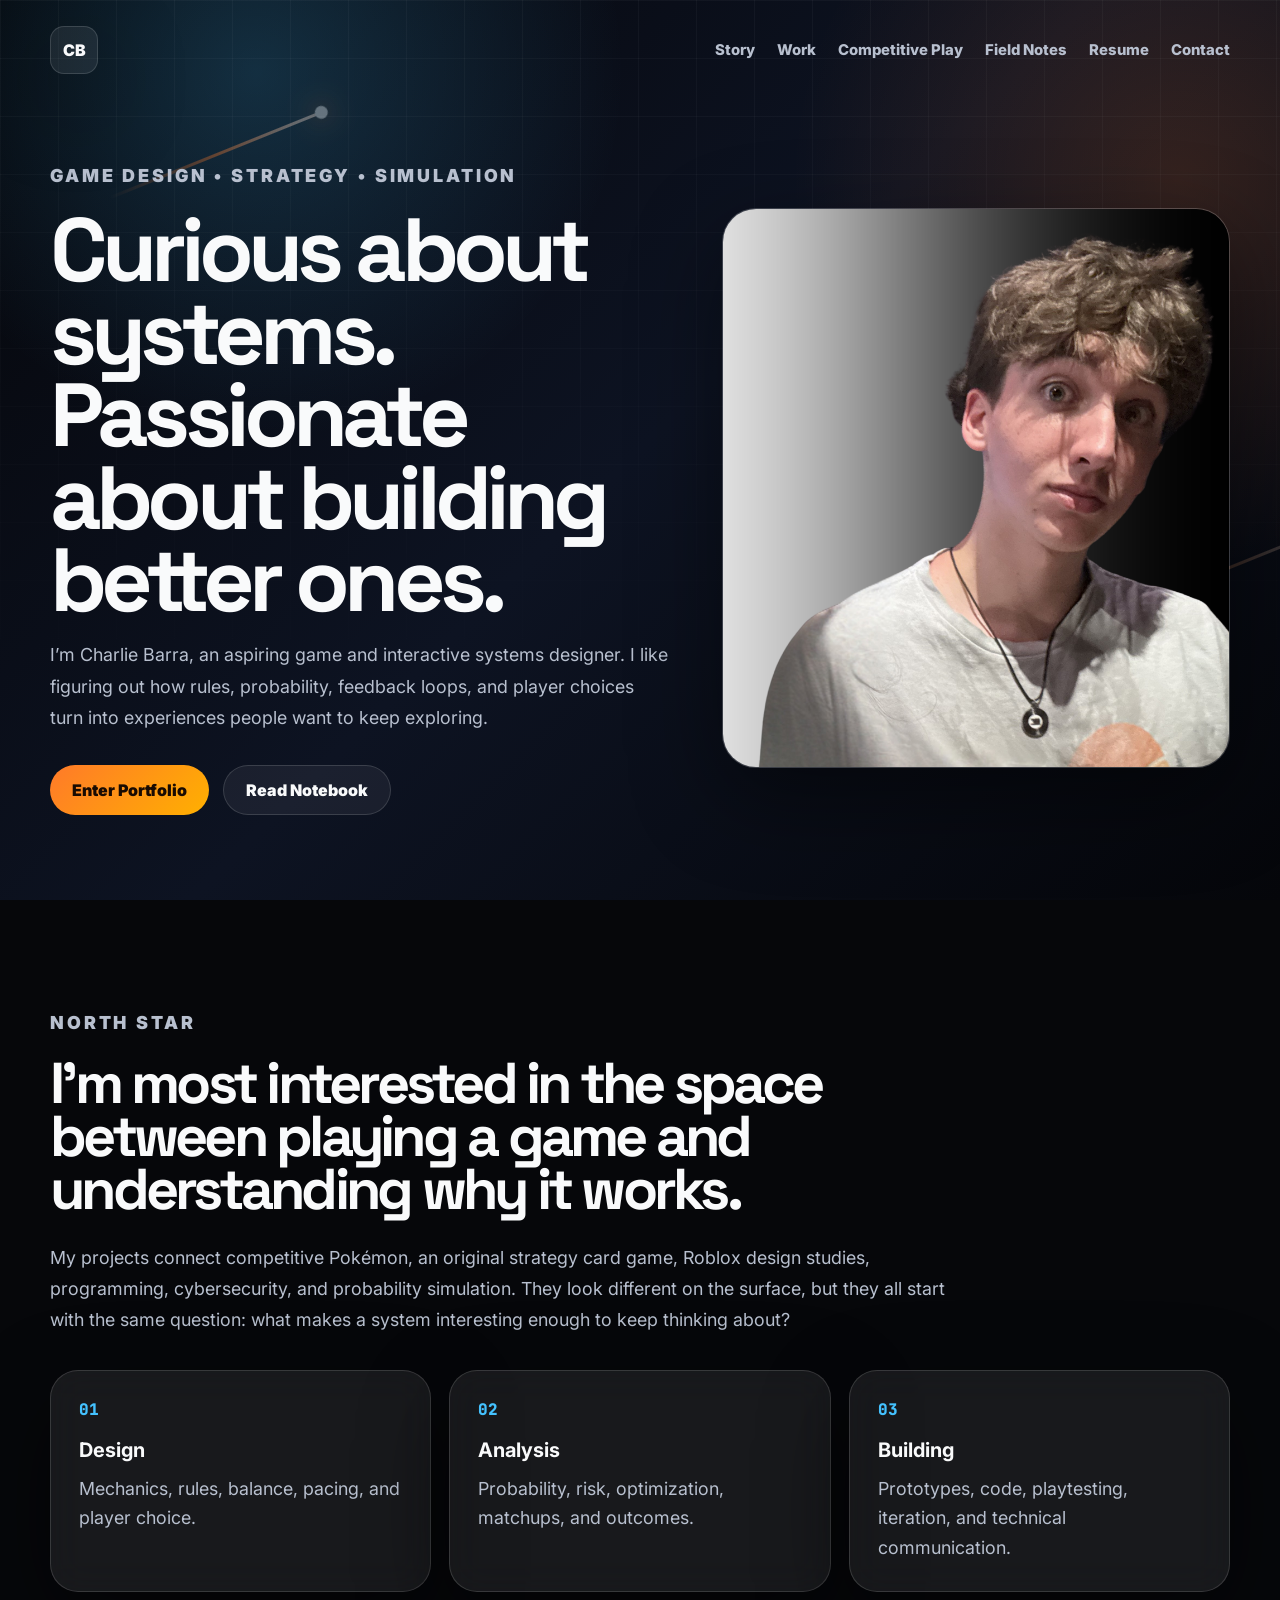
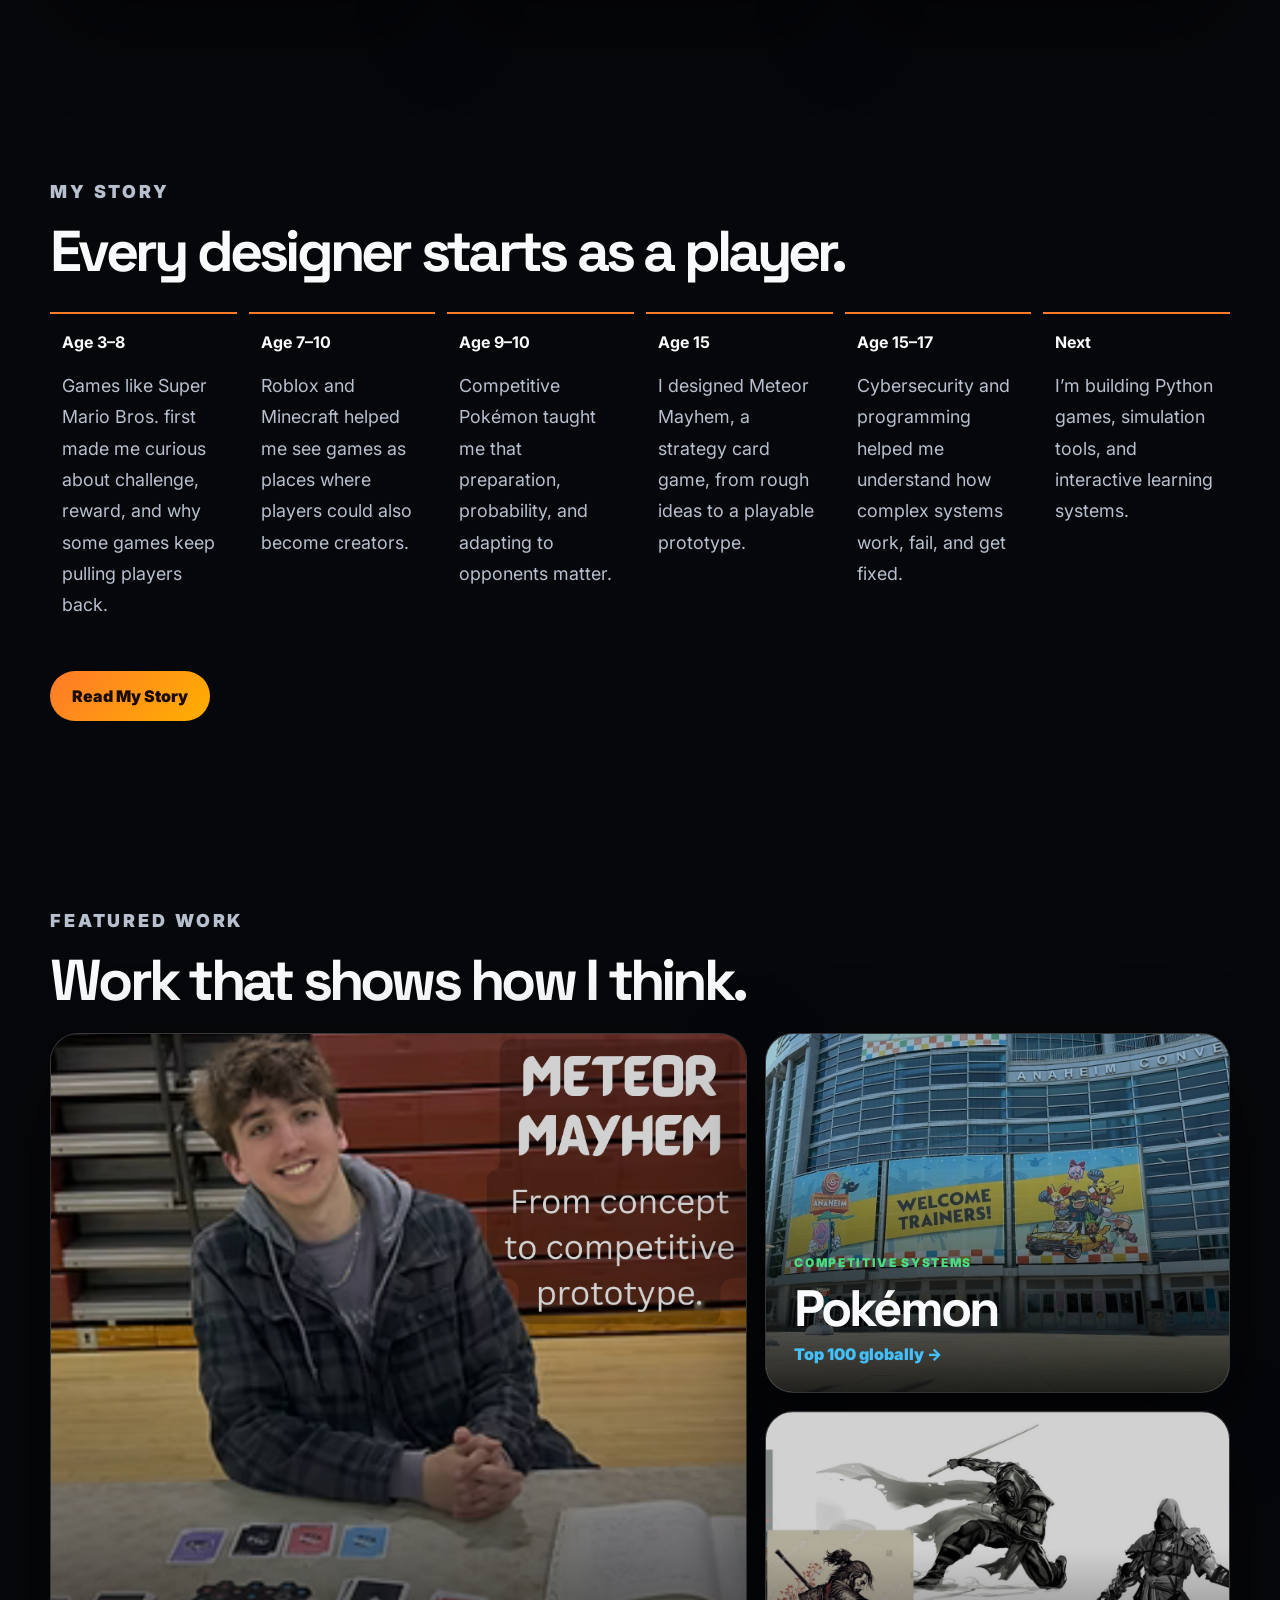
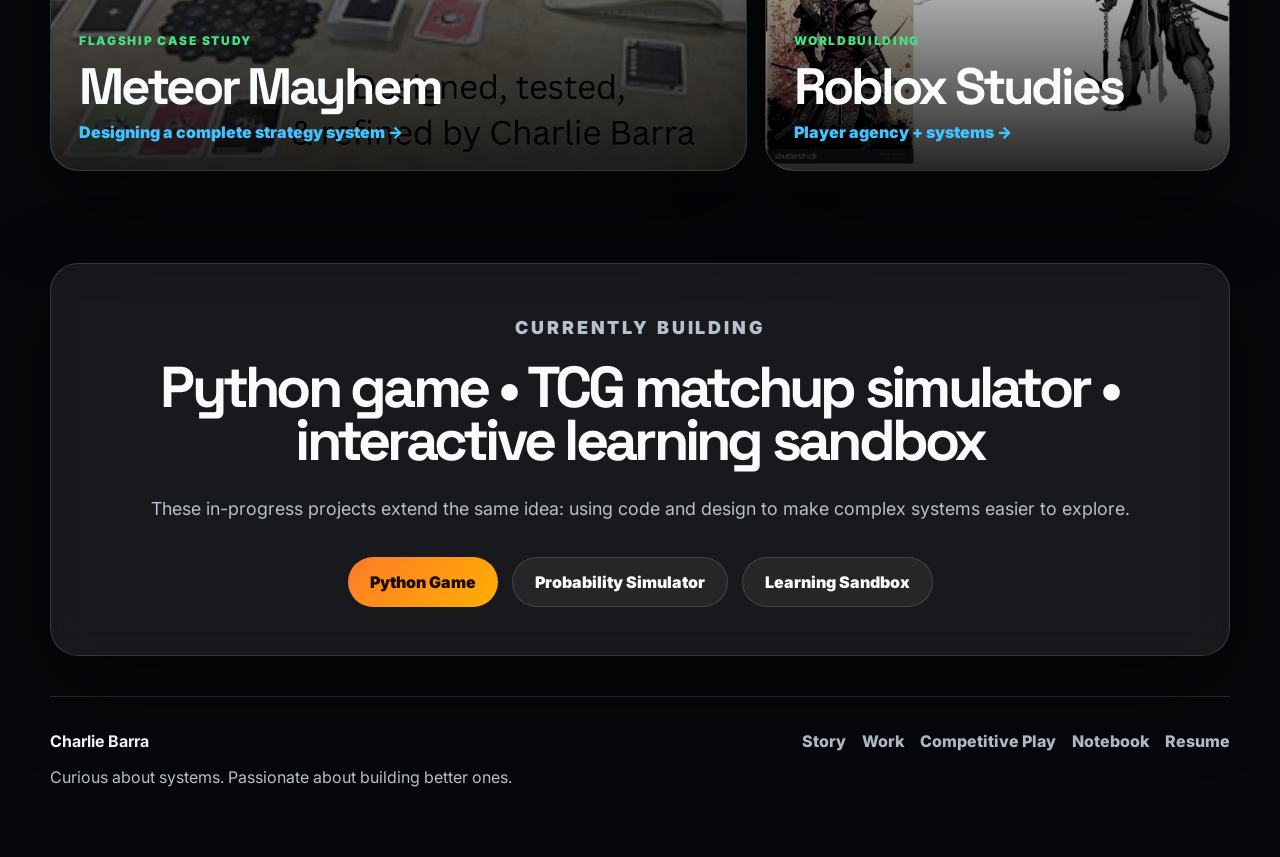
==== index.html @ cfb51f55 "Update index.html" ====
<!doctype html>
<html lang="en">
<head>
<meta charset="utf-8"/>
<meta name="viewport" content="width=device-width, initial-scale=1"/>
<title>Charlie Barra | Game & Interactive Systems Designer</title>
<meta name="description" content="Charlie Barra portfolio: game systems design, Meteor Mayhem, competitive Pokémon, Roblox studies, programming, simulation, and interactive learning."/>
<link rel="preconnect" href="https://fonts.googleapis.com">
<link rel="preconnect" href="https://fonts.gstatic.com" crossorigin>
<link href="https://fonts.googleapis.com/css2?family=Inter:wght@400;500;600;700;800;900&family=JetBrains+Mono:wght@500;700&family=Space+Grotesk:wght@500;600;700&display=swap" rel="stylesheet">
<link rel="stylesheet" href="styles.css"/>
</head>
<body>
<div class="site-bg"></div><div class="grid-bg"></div><div class="meteor meteor-one"></div><div class="meteor meteor-two"></div>
<header class="nav"><a class="logo" href="index.html">CB</a><nav><a href="story.html">Story</a><a href="projects.html">Work</a><a href="pokemon.html">Competitive Play</a><a href="notebook.html">Field Notes</a><a href="resume.html">Resume</a><a href="contact.html">Contact</a></nav></header>
<main>
<section class="landing hero-cinema"><div class="hero-copy"><p class="kicker">Game Design • Strategy • Simulation</p><h1>Curious about systems. Passionate about building better ones.</h1><p>I’m Charlie Barra, an aspiring game and interactive systems designer. I like figuring out how rules, probability, feedback loops, and player choices turn into experiences people want to keep exploring.</p><div class="actions"><a class="btn primary" href="projects.html">Enter Portfolio</a><a class="btn" href="notebook.html">Read Notebook</a></div></div><div class="hero-portrait"><img src="assets/images/hero-charlie.png" alt="Charlie Barra"></div></section>
<section class="section"><p class="section-label">North star</p><h2>I’m most interested in the space between playing a game and understanding why it works.</h2><p class="wide">My projects connect competitive Pokémon, an original strategy card game, Roblox design studies, programming, cybersecurity, and probability simulation. They look different on the surface, but they all start with the same question: what makes a system interesting enough to keep thinking about?</p><div class="system-grid"><article><span>01</span><h3>Design</h3><p>Mechanics, rules, balance, pacing, and player choice.</p></article><article><span>02</span><h3>Analysis</h3><p>Probability, risk, optimization, matchups, and outcomes.</p></article><article><span>03</span><h3>Building</h3><p>Prototypes, code, playtesting, iteration, and technical communication.</p></article></div></section>
<section class="section"><p class="section-label">My story</p><h2>Every designer starts as a player.</h2><div class="storyline"><div><b>Age 3–8</b><p>Games like Super Mario Bros. first made me curious about challenge, reward, and why some games keep pulling players back.</p></div><div><b>Age 7–10</b><p>Roblox and Minecraft helped me see games as places where players could also become creators.</p></div><div><b>Age 9–10</b><p>Competitive Pokémon taught me that preparation, probability, and adapting to opponents matter.</p></div><div><b>Age 15</b><p>I designed Meteor Mayhem, a strategy card game, from rough ideas to a playable prototype.</p></div><div><b>Age 15–17</b><p>Cybersecurity and programming helped me understand how complex systems work, fail, and get fixed.</p></div><div><b>Next</b><p>I’m building Python games, simulation tools, and interactive learning systems.</p></div></div><div class="actions"><a class="btn primary" href="story.html">Read My Story</a></div></section>
<section class="section"><p class="section-label">Featured work</p><h2>Work that shows how I think.</h2><div class="poster-grid"><a class="poster poster-large" href="meteor-mayhem.html"><img src="assets/images/meteor-hero.png" alt="Meteor Mayhem"><div><p>Flagship Case Study</p><h3>Meteor Mayhem</h3><span>Designing a complete strategy system →</span></div></a><a class="poster" href="pokemon.html"><img src="assets/images/pokemon-2025-worlds-1.jpg" alt="World Championships"><div><p>Competitive Systems</p><h3>Pokémon</h3><span>Top 100 globally →</span></div></a><a class="poster" href="projects.html#roblox"><img src="assets/images/roblox-board-1.jpg" alt="Roblox vision board"><div><p>Worldbuilding</p><h3>Roblox Studies</h3><span>Player agency + systems →</span></div></a></div></section>
<section class="section contact-card"><p class="section-label">Currently building</p><h2>Python game • TCG matchup simulator • interactive learning sandbox</h2><p>These in-progress projects extend the same idea: using code and design to make complex systems easier to explore.</p><div class="actions"><a class="btn primary" href="python-game.html">Python Game</a><a class="btn" href="probability-simulator.html">Probability Simulator</a><a class="btn" href="learning-sandbox.html">Learning Sandbox</a></div></section>
</main><footer><div><strong>Charlie Barra</strong><p>Curious about systems. Passionate about building better ones.</p></div><div class="footer-links"><a href="index.html">Story</a><a href="projects.html">Work</a><a href="pokemon.html">Competitive Play</a><a href="notebook.html">Notebook</a><a href="resume.html">Resume</a></div></footer><script src="script.js"></script></body></html>
---- styles.css ----
:root{--bg:#06070a;--panel:#111827;--panel2:#1b2434;--text:#f9fafb;--muted:#b8c0cf;--line:rgba(255,255,255,.14);--orange:#ff7a29;--blue:#44c2ff;--green:#4ade80;--shadow:0 30px 90px rgba(0,0,0,.45)}*{box-sizing:border-box}html{scroll-behavior:smooth}body{margin:0;background:var(--bg);color:var(--text);font-family:Inter,system-ui,sans-serif;overflow-x:hidden}img{max-width:100%;display:block}a{color:inherit;text-decoration:none}.site-bg{position:fixed;inset:0;z-index:-4;background:radial-gradient(circle at 20% 8%,rgba(68,194,255,.2),transparent 28%),radial-gradient(circle at 92% 20%,rgba(255,122,41,.17),transparent 28%),linear-gradient(135deg,#05060a,#0d1322 50%,#05060a)}.grid-bg{position:fixed;inset:0;z-index:-3;background-image:linear-gradient(rgba(255,255,255,.035) 1px,transparent 1px),linear-gradient(90deg,rgba(255,255,255,.035) 1px,transparent 1px);background-size:58px 58px;mask-image:linear-gradient(to bottom,black,transparent 85%)}.meteor{position:fixed;width:230px;height:3px;background:linear-gradient(90deg,transparent,var(--orange),white);border-radius:999px;z-index:-2;opacity:.35;transform:rotate(-22deg)}.meteor:after{content:"";position:absolute;right:-4px;top:-5px;width:13px;height:13px;background:#fff;border-radius:50%;box-shadow:0 0 24px var(--orange)}.meteor-one{top:17%;left:8%}.meteor-two{top:64%;right:-40px;opacity:.18}.nav{width:min(1180px,calc(100% - 40px));margin:0 auto;padding:26px 0;display:flex;align-items:center;justify-content:space-between;gap:22px;position:relative;z-index:10}.logo{width:48px;height:48px;display:grid;place-items:center;border:1px solid var(--line);border-radius:14px;background:rgba(255,255,255,.07);font-weight:900;box-shadow:var(--shadow)}.nav nav{display:flex;gap:22px;align-items:center;color:var(--muted);font-weight:800;font-size:.93rem}.nav nav a{position:relative}.nav nav a:hover,.nav nav a[aria-current=page]{color:var(--text)}.nav nav a[aria-current=page]:after{content:"";position:absolute;left:0;right:0;bottom:-9px;height:2px;background:linear-gradient(90deg,var(--green),var(--blue));border-radius:999px}.landing{width:min(1180px,calc(100% - 40px));min-height:84vh;margin:0 auto;padding:60px 0 100px;display:grid;grid-template-columns:1.1fr .9fr;gap:52px;align-items:center}.kicker,.section-label,.tag{margin:0 0 18px;color:var(--green);text-transform:uppercase;letter-spacing:.16em;font-size:.78rem;font-weight:900}.landing h1,.case-hero h1,.section h2{font-family:"Space Grotesk",Inter,sans-serif;letter-spacing:-.065em;line-height:.92;margin:0}.landing h1{font-size:clamp(3.4rem,7vw,8.2rem);max-width:780px}.landing p,.case-hero p,.section p{color:var(--muted);font-size:1.12rem;line-height:1.75}.landing .hero-copy>p:last-of-type{max-width:680px}.actions{display:flex;gap:14px;flex-wrap:wrap;margin-top:32px}.btn{display:inline-flex;align-items:center;justify-content:center;min-height:50px;padding:0 22px;border-radius:999px;border:1px solid var(--line);font-weight:900;background:rgba(255,255,255,.06);transition:.2s ease}.btn:hover{transform:translateY(-3px);border-color:rgba(255,255,255,.36)}.btn.primary{border:0;background:linear-gradient(135deg,var(--orange),#ffb000);color:#190b02}.hero-portrait,.case-hero img{border-radius:34px;overflow:hidden;background:rgba(255,255,255,.07);border:1px solid var(--line);box-shadow:var(--shadow)}.hero-portrait{min-height:560px;position:relative}.hero-portrait img{width:100%;height:100%;object-fit:cover;object-position:center bottom;position:absolute;inset:0}.section{width:min(1180px,calc(100% - 40px));margin:0 auto;padding:92px 0}.section h2{font-size:clamp(2.2rem,4.5vw,5rem);max-width:980px;margin-bottom:26px}.wide{max-width:900px}.system-grid,.card-grid,.notebook-grid,.snapshot-grid{display:grid;grid-template-columns:repeat(3,1fr);gap:18px;margin-top:34px}.system-grid article,.notebook-grid article,.snapshot-grid article,.project-card,.feature-card,.contact-card,.poster,.process-strip article{background:rgba(255,255,255,.075);border:1px solid var(--line);border-radius:28px;box-shadow:var(--shadow);backdrop-filter:blur(18px)}.system-grid article,.notebook-grid article,.snapshot-grid article{padding:28px}.system-grid span,.snapshot-grid span{display:block;color:var(--blue);font-family:"JetBrains Mono";font-weight:800;margin-bottom:18px}.system-grid h3,.notebook-grid h3,.project-card h3,.feature-card h3{margin:0 0 12px;font-size:1.25rem}.system-grid p,.notebook-grid p,.project-card p,.feature-card p{margin:0;color:var(--muted);line-height:1.65}.storyline{display:grid;grid-template-columns:repeat(6,1fr);gap:12px;margin-top:34px}.storyline div{border-top:2px solid var(--orange);padding:18px 12px 0;color:var(--muted)}.storyline b{display:block;color:var(--text);margin-bottom:8px}.poster-grid{display:grid;grid-template-columns:1.2fr .8fr;grid-auto-rows:360px;gap:18px}.poster{position:relative;overflow:hidden;display:flex;align-items:flex-end;padding:28px;min-height:360px}.poster-large{grid-row:span 2}.poster img{position:absolute;inset:0;width:100%;height:100%;object-fit:cover;z-index:-2;filter:saturate(1.05) brightness(.82);transition:transform .35s ease}.poster:after{content:"";position:absolute;inset:0;background:linear-gradient(0deg,rgba(0,0,0,.82),transparent 62%);z-index:-1}.poster:hover img{transform:scale(1.05)}.poster p{color:var(--green);font-size:.75rem;text-transform:uppercase;font-weight:900;letter-spacing:.14em}.poster h3{font-family:"Space Grotesk";font-size:clamp(2.2rem,4vw,4.8rem);line-height:.92;letter-spacing:-.06em;margin:0 0 12px}.poster span{color:var(--blue);font-weight:900}.contact-card{padding:48px;text-align:center}.contact-card h2{margin-left:auto;margin-right:auto}.contact-card .actions{justify-content:center}.case-hero{width:min(1180px,calc(100% - 40px));margin:0 auto;padding:64px 0 80px;display:grid;grid-template-columns:1fr 1fr;gap:42px;align-items:center}.case-hero h1{font-size:clamp(4rem,8vw,9rem)}.case-hero img{width:100%;height:540px;object-fit:cover}.snapshot-grid{grid-template-columns:repeat(4,1fr);margin-top:0}.snapshot-grid strong{display:block;font-size:1.1rem}.process-strip{display:grid;grid-template-columns:repeat(5,1fr);gap:14px;margin-top:34px}.process-strip article{padding:24px}.process-strip strong{display:block;font-family:"JetBrains Mono";color:var(--orange);font-size:1.4rem}.process-strip span{display:block;font-weight:900;margin:14px 0 8px}.process-strip p{color:var(--muted);line-height:1.6}.case-gallery{display:grid;grid-template-columns:repeat(2,1fr);gap:18px;margin-top:34px}.case-gallery figure{margin:0;border-radius:28px;overflow:hidden;background:rgba(255,255,255,.075);border:1px solid var(--line);box-shadow:var(--shadow)}.case-gallery img{width:100%;height:420px;object-fit:cover}.case-gallery figcaption{padding:16px 18px;color:var(--muted);font-weight:700}.card-sheet-grid{display:grid;grid-template-columns:repeat(2,1fr);gap:18px;margin-top:34px}.card-sheet-grid img{border-radius:28px;border:1px solid var(--line);box-shadow:var(--shadow);background:white}.feature-card.large{display:grid;grid-template-columns:1fr 1fr;overflow:hidden}.feature-card img{width:100%;height:100%;min-height:420px;object-fit:cover}.feature-card>div{padding:42px;display:flex;flex-direction:column;justify-content:center}.feature-card h3{font-family:"Space Grotesk";font-size:clamp(2.2rem,4vw,4.8rem);line-height:.96;letter-spacing:-.06em}.project-card{overflow:hidden}.project-card img,.type-card{width:100%;aspect-ratio:16/10;object-fit:cover}.project-card h3,.project-card p{padding-left:24px;padding-right:24px}.project-card h3{padding-top:24px}.project-card p{padding-bottom:26px}.type-card{display:grid;place-items:center;font-family:"Space Grotesk";font-size:5rem;font-weight:900;color:#07100b;background:linear-gradient(135deg,var(--blue),var(--green))}.reveal{opacity:0;transform:translateY(22px);transition:opacity .7s ease,transform .7s ease}.reveal.visible{opacity:1;transform:translateY(0)}footer{width:min(1180px,calc(100% - 40px));margin:40px auto 0;padding:34px 0 54px;border-top:1px solid var(--line);display:flex;justify-content:space-between;gap:22px;color:var(--muted)}footer strong{color:var(--text)}.footer-links{display:flex;gap:16px;flex-wrap:wrap;font-weight:800}@media(max-width:900px){.nav{align-items:flex-start}.nav nav{flex-wrap:wrap;justify-content:flex-end}.landing,.case-hero,.feature-card.large{grid-template-columns:1fr}.hero-portrait{min-height:430px}.system-grid,.card-grid,.notebook-grid,.snapshot-grid,.case-gallery,.card-sheet-grid,.process-strip{grid-template-columns:1fr}.storyline{grid-template-columns:1fr 1fr}.poster-grid{grid-template-columns:1fr;grid-auto-rows:360px}.poster-large{grid-row:span 1}.case-hero img{height:420px}}@media(max-width:540px){.nav,.landing,.section,.case-hero,footer{width:min(100% - 24px,1180px)}.nav nav{gap:12px;font-size:.82rem}.landing h1{font-size:3.2rem}.case-hero h1{font-size:3.5rem}.storyline{grid-template-columns:1fr}.feature-card>div,.contact-card{padding:28px}footer{display:block}.footer-links{margin-top:18px}}

/* Phase 2 additions */
.video-frame{position:relative;width:100%;aspect-ratio:16/9;border-radius:28px;overflow:hidden;border:1px solid var(--line);box-shadow:var(--shadow);background:rgba(255,255,255,.06);margin-top:28px}.video-frame iframe{width:100%;height:100%;border:0}.gallery-grid{display:grid;grid-template-columns:repeat(3,1fr);gap:14px;margin-top:30px}.gallery-grid button{appearance:none;border:1px solid var(--line);padding:0;background:rgba(255,255,255,.06);border-radius:24px;overflow:hidden;cursor:pointer;box-shadow:var(--shadow)}.gallery-grid img{width:100%;height:250px;object-fit:cover;transition:transform .25s ease,filter .25s ease}.gallery-grid button:hover img{transform:scale(1.04);filter:brightness(1.08)}.lightbox{position:fixed;inset:0;background:rgba(0,0,0,.88);display:none;align-items:center;justify-content:center;z-index:1000;padding:24px}.lightbox.open{display:flex}.lightbox img{max-width:min(1100px,94vw);max-height:82vh;border-radius:22px;box-shadow:0 30px 90px rgba(0,0,0,.8)}.lightbox-caption{position:fixed;left:50%;bottom:22px;transform:translateX(-50%);color:var(--text);background:rgba(17,24,39,.78);border:1px solid var(--line);padding:12px 16px;border-radius:999px;max-width:min(900px,90vw);text-align:center}.lightbox-close{position:fixed;top:20px;right:26px;width:48px;height:48px;border:1px solid var(--line);border-radius:50%;background:rgba(255,255,255,.08);color:white;font-size:2rem;line-height:1;cursor:pointer}.notebook-wall{display:grid;grid-template-columns:repeat(3,1fr);gap:18px}.notebook-wall article{background:rgba(255,255,255,.075);border:1px solid var(--line);border-radius:28px;padding:26px;box-shadow:var(--shadow)}.notebook-wall article>p:first-child{font-family:"JetBrains Mono";color:var(--orange);font-weight:900;margin-top:0}.notebook-wall h3{font-size:1.35rem;margin:0 0 12px}.notebook-wall article p:last-child{color:var(--muted);line-height:1.7}.lab-status{display:grid;grid-template-columns:repeat(3,1fr);gap:18px;margin-top:34px}.lab-status article{background:rgba(255,255,255,.075);border:1px solid var(--line);border-radius:28px;padding:28px;box-shadow:var(--shadow)}.status-bar{height:10px;background:rgba(255,255,255,.1);border-radius:999px;overflow:hidden;margin:16px 0}.status-bar span{display:block;height:100%;background:linear-gradient(90deg,var(--orange),var(--green));border-radius:999px}.callout{border-left:4px solid var(--orange);padding:24px 28px;background:rgba(255,255,255,.075);border-radius:0 28px 28px 0;box-shadow:var(--shadow)}.motion-card{transition:transform .25s ease,background .25s ease}.motion-card:hover{transform:translateY(-5px);background:rgba(255,255,255,.105)}@media(max-width:900px){.gallery-grid,.notebook-wall,.lab-status{grid-template-columns:1fr}.gallery-grid img{height:280px}}
.story-hero {
  width: min(1180px, calc(100% - 40px));
  min-height: 78vh;
  margin: 0 auto;
  display: grid;
  grid-template-columns: 0.95fr 1.05fr;
  gap: 34px;
  align-items: center;
  padding: 54px 0 80px;
}

.story-hero-copy h1 {
  font-family: "Space Grotesk", Inter, sans-serif;
  font-size: clamp(3rem, 6vw, 6.8rem);
  line-height: 0.93;
  letter-spacing: -0.075em;
  margin: 0;
}

.story-hero-copy p:not(.section-label) {
  color: var(--muted);
  font-size: 1.15rem;
  line-height: 1.75;
  max-width: 650px;
}

.story-hero-image {
  border-radius: 34px;
  overflow: hidden;
  border: 1px solid var(--border);
  background: rgba(255,255,255,0.06);
  box-shadow: var(--shadow);
}

.story-hero-image img {
  width: 100%;
  height: 580px;
  object-fit: cover;
}

.story-intro {
  padding-top: 40px;
  padding-bottom: 40px;
}

.story-intro p {
  max-width: 850px;
  font-size: 1.35rem;
  line-height: 1.7;
  color: var(--text);
}

.story-chapter {
  width: min(1180px, calc(100% - 40px));
  margin: 0 auto;
  padding: 78px 0;
  border-top: 1px solid var(--border);
}

.chapter-number {
  color: var(--green);
  text-transform: uppercase;
  letter-spacing: 0.16em;
  font-size: 0.78rem;
  font-weight: 900;
  margin-bottom: 24px;
}

.chapter-grid {
  display: grid;
  grid-template-columns: 1fr 0.92fr;
  gap: 44px;
  align-items: center;
}

.chapter-grid.reverse {
  grid-template-columns: 0.92fr 1fr;
}

.chapter-grid.reverse .chapter-copy {
  order: 2;
}

.chapter-age {
  color: var(--blue);
  font-weight: 900;
  margin: 0 0 14px;
}

.chapter-copy h2 {
  font-family: "Space Grotesk", Inter, sans-serif;
  font-size: clamp(2.2rem, 4vw, 4.8rem);
  line-height: 0.96;
  letter-spacing: -0.06em;
  margin: 0 0 24px;
}

.chapter-copy p {
  color: var(--muted);
  line-height: 1.78;
  font-size: 1.04rem;
}

.chapter-copy blockquote {
  margin: 30px 0 0;
  padding: 22px 26px;
  border-left: 4px solid var(--orange);
  background: rgba(255,255,255,0.07);
  border-radius: 18px;
  color: var(--text);
  font-size: 1.15rem;
  font-weight: 900;
  line-height: 1.45;
}

.chapter-image {
  border-radius: 30px;
  overflow: hidden;
  border: 1px solid var(--border);
  box-shadow: var(--shadow);
  background: rgba(255,255,255,0.06);
}

.chapter-image img {
  width: 100%;
  height: 460px;
  object-fit: cover;
}

.chapter-image.duo {
  display: grid;
  grid-template-columns: 1fr;
  gap: 0;
}

.chapter-image.duo img {
  height: 245px;
}

.story-closing {
  text-align: center;
  padding-bottom: 120px;
}

.story-closing h2,
.story-closing p {
  margin-left: auto;
  margin-right: auto;
}

.story-closing p {
  max-width: 760px;
}

.story-closing .hero-buttons {
  justify-content: center;
}

@media (max-width: 900px) {
  .story-hero,
  .chapter-grid,
  .chapter-grid.reverse {
    grid-template-columns: 1fr;
  }

  .chapter-grid.reverse .chapter-copy {
    order: initial;
  }

  .story-hero-image img,
  .chapter-image img {
    height: auto;
    max-height: 520px;
  }
}


/* ==========================================================
   Programming Page — Final Layout Fix
   ========================================================== */

.programming-hero {
  width: min(1180px, calc(100% - 40px));
  margin: 0 auto;
  padding: 72px 0 88px;
}

.programming-hero-copy {
  max-width: 920px;
}

.programming-hero h1 {
  font-family: "Space Grotesk", Inter, sans-serif;
  font-size: clamp(3.2rem, 6.5vw, 7.2rem);
  line-height: .94;
  letter-spacing: -.065em;
  margin: 0 0 28px;
}

.programming-hero p:not(.section-label) {
  color: var(--muted);
  font-size: 1.16rem;
  line-height: 1.76;
  max-width: 860px;
  margin: 0;
}

.programming-projects-section {
  padding-top: 54px;
}

.section-intro {
  max-width: 940px;
  margin-bottom: 42px;
}

.programming-project-list {
  display: grid;
  gap: 42px;
}

.programming-project {
  display: grid;
  grid-template-columns: minmax(0, 1.35fr) minmax(300px, .65fr);
  gap: 34px;
  align-items: center;
  padding: 28px;
  background: rgba(255,255,255,.075);
  border: 1px solid var(--line);
  border-radius: 30px;
  box-shadow: var(--shadow);
  backdrop-filter: blur(18px);
}

.programming-project:nth-child(even) .programming-video {
  order: 2;
}

.programming-project:nth-child(even) .programming-project-copy {
  order: 1;
}

.programming-video {
  min-width: 0;
  border-radius: 22px;
  overflow: hidden;
  background: rgba(255,255,255,.05);
  border: 1px solid var(--line);
}

.programming-video iframe {
  width: 100%;
  aspect-ratio: 16 / 9;
  display: block;
  border: 0;
}

.programming-project-copy {
  padding: 10px 8px;
}

.programming-project-copy h3 {
  font-family: "Space Grotesk", Inter, sans-serif;
  font-size: clamp(2rem, 3.5vw, 3.8rem);
  line-height: 1;
  letter-spacing: -.05em;
  margin: 0 0 18px;
}

.programming-project-copy > p:not(.tag) {
  color: var(--muted);
  line-height: 1.72;
  font-size: 1.03rem;
  margin: 0;
}

.programming-project .lab-tags {
  margin-top: 24px;
}

@media (max-width: 900px) {
  .programming-hero {
    padding-top: 48px;
  }

  .programming-project {
    grid-template-columns: 1fr;
    padding: 20px;
  }

  .programming-project:nth-child(even) .programming-video,
  .programming-project:nth-child(even) .programming-project-copy {
    order: initial;
  }

  .programming-project-copy {
    padding: 8px 2px 4px;
  }
}

@media (max-width: 540px) {
  .programming-hero {
    width: min(100% - 24px, 1180px);
    padding-bottom: 58px;
  }

  .programming-hero h1 {
    font-size: 3rem;
  }

  .programming-project {
    border-radius: 24px;
    gap: 22px;
  }
}
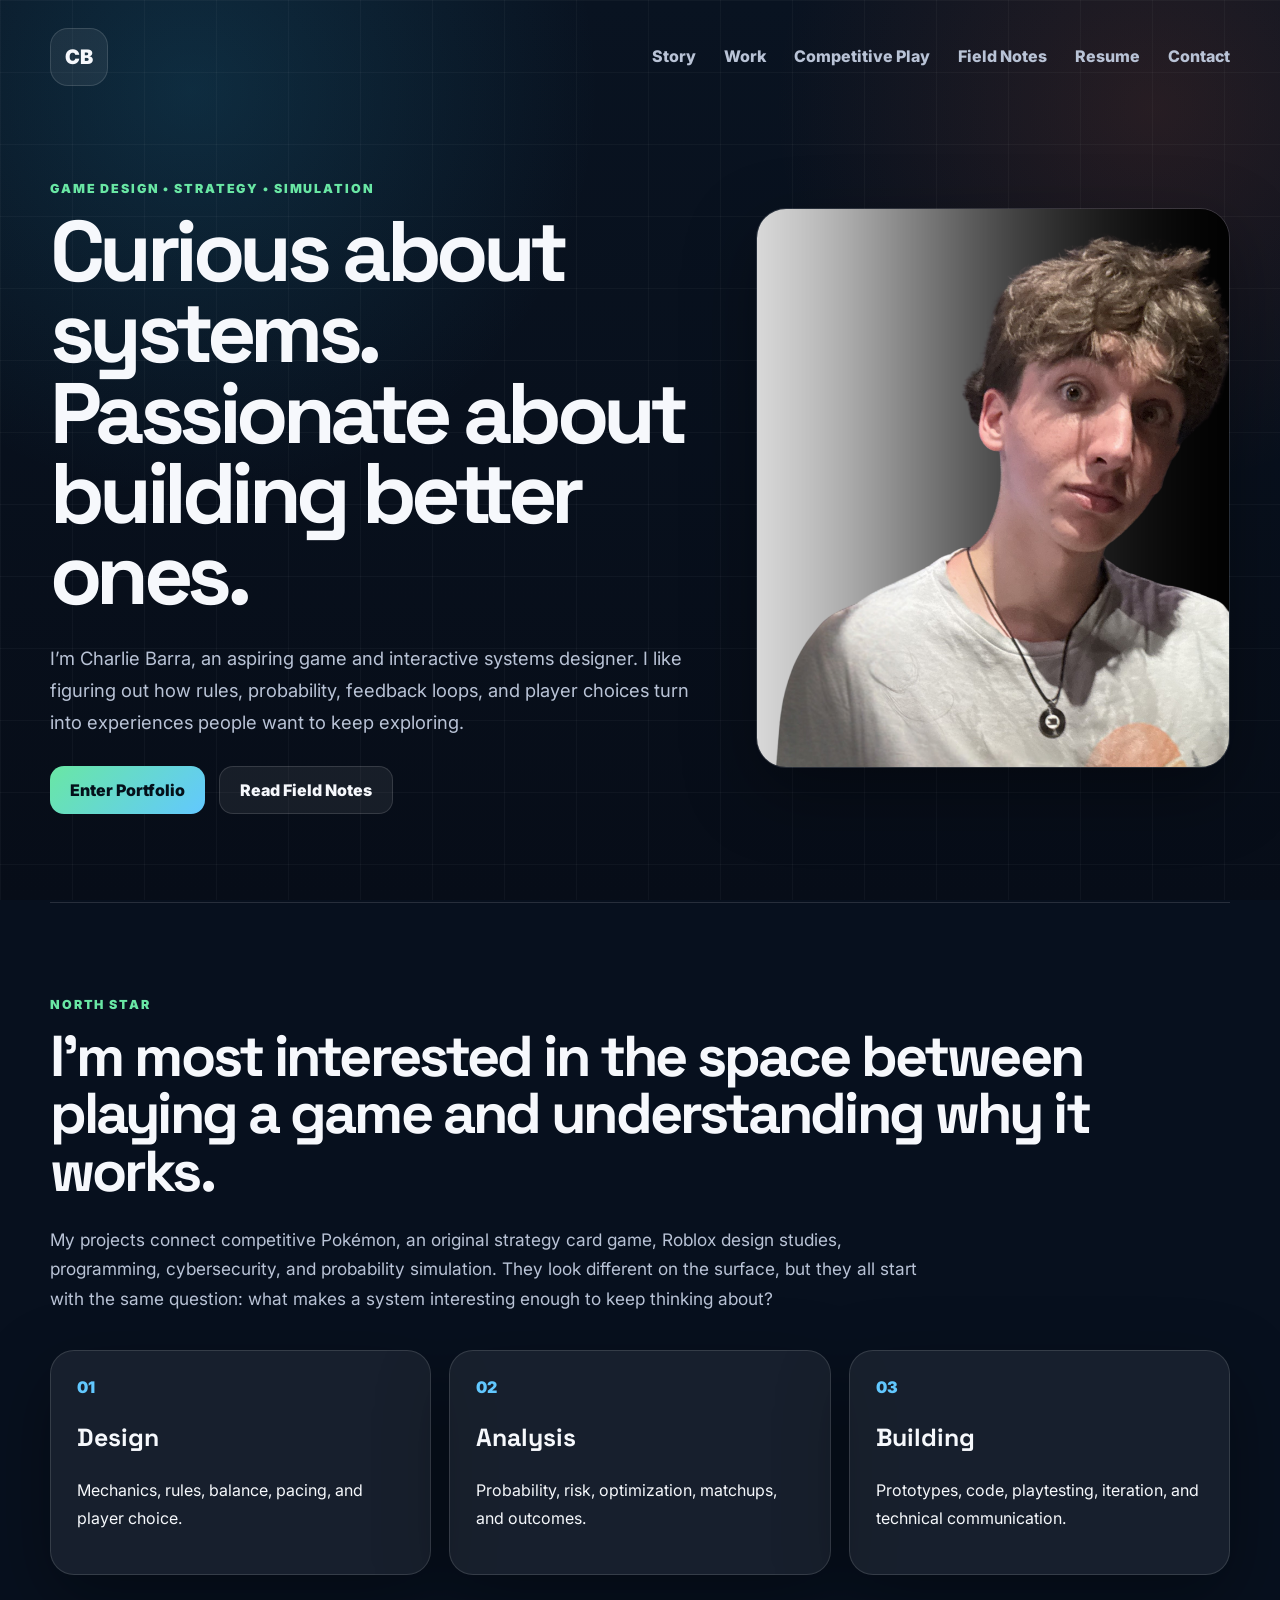
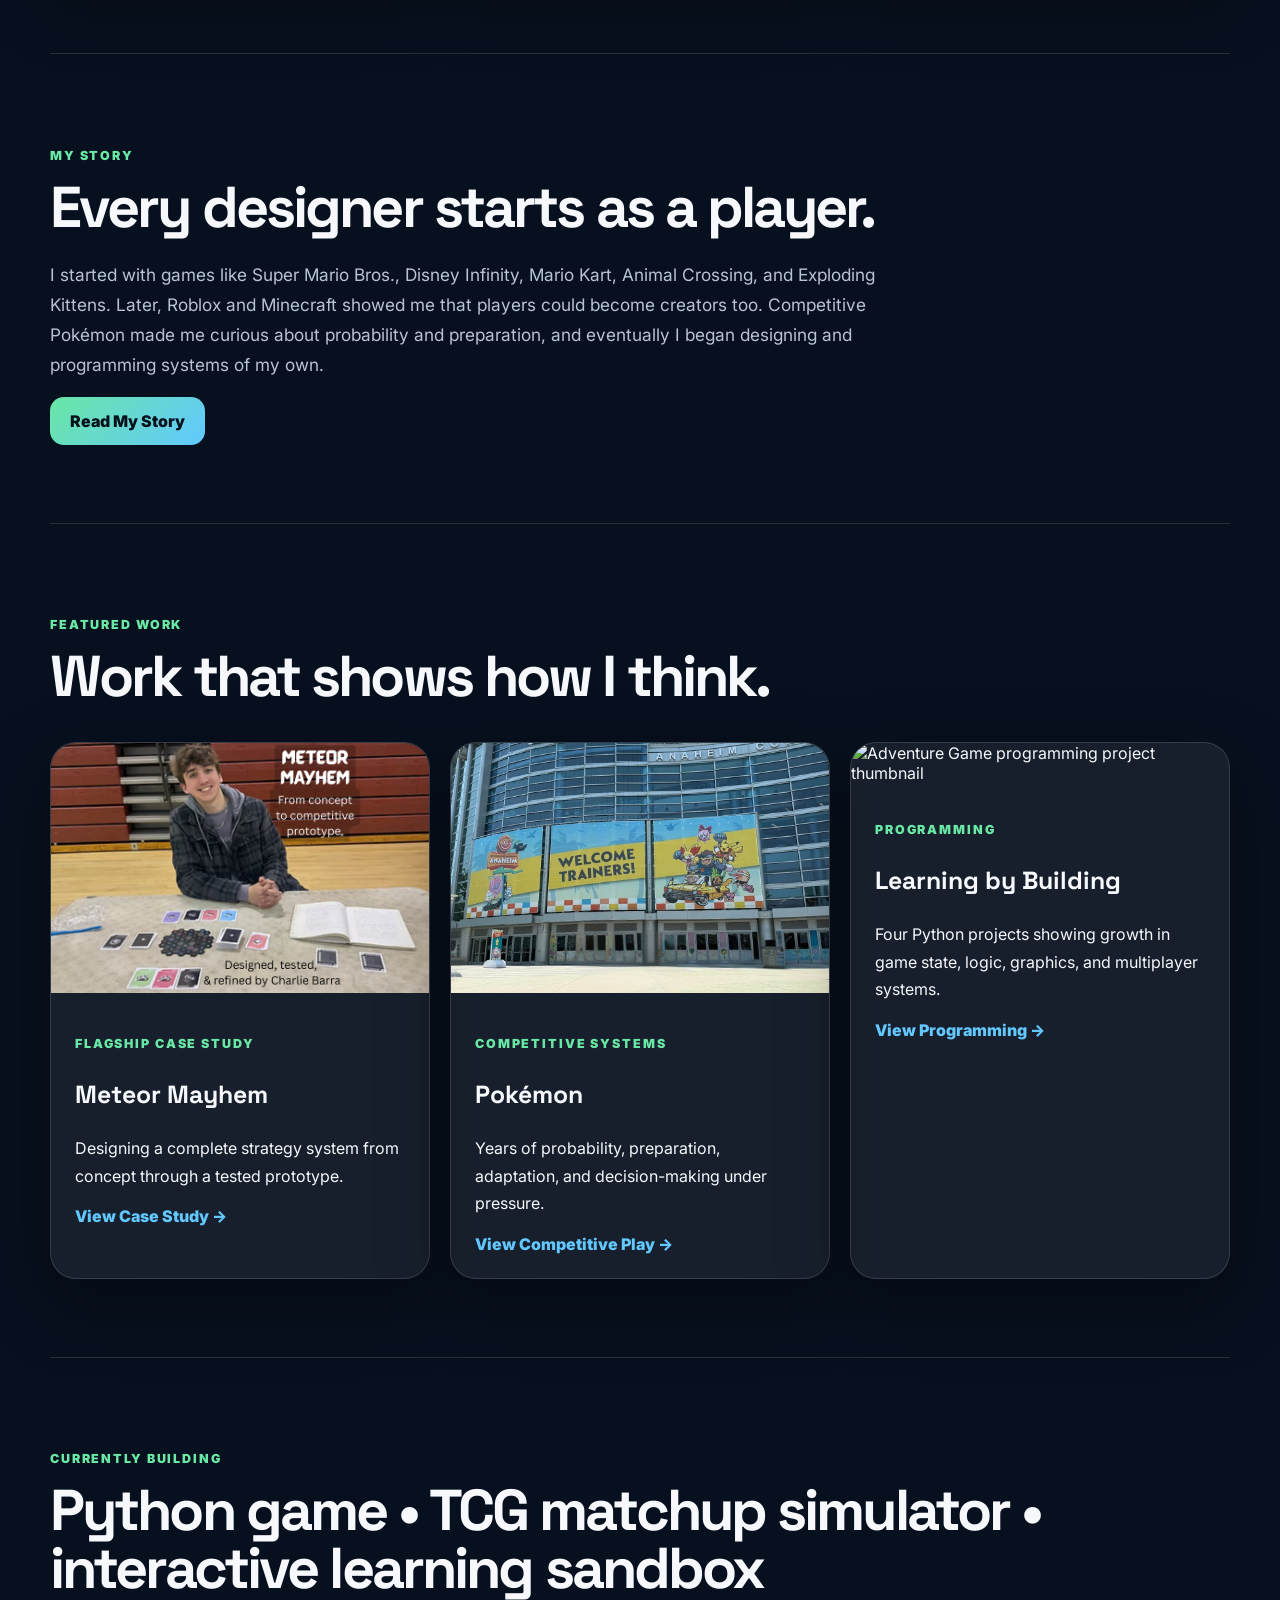
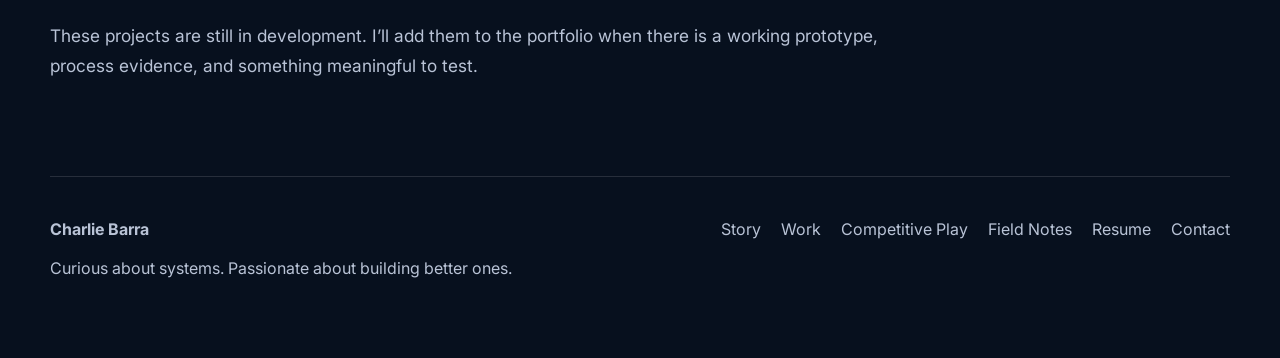
==== commit f149808f: "Add files via upload" ====
--- a/index.html
+++ b/index.html
@@ -1,22 +1,76 @@
 <!doctype html>
 <html lang="en">
 <head>
-<meta charset="utf-8"/>
-<meta name="viewport" content="width=device-width, initial-scale=1"/>
-<title>Charlie Barra | Game & Interactive Systems Designer</title>
-<meta name="description" content="Charlie Barra portfolio: game systems design, Meteor Mayhem, competitive Pokémon, Roblox studies, programming, simulation, and interactive learning."/>
-<link rel="preconnect" href="https://fonts.googleapis.com">
-<link rel="preconnect" href="https://fonts.gstatic.com" crossorigin>
-<link href="https://fonts.googleapis.com/css2?family=Inter:wght@400;500;600;700;800;900&family=JetBrains+Mono:wght@500;700&family=Space+Grotesk:wght@500;600;700&display=swap" rel="stylesheet">
-<link rel="stylesheet" href="styles.css"/>
+  <meta charset="utf-8">
+  <meta name="viewport" content="width=device-width, initial-scale=1">
+  <title>Charlie Barra | Game & Interactive Systems Designer</title>
+  <meta name="description" content="Portfolio of Charlie Barra, an aspiring game and interactive systems designer.">
+  <meta property="og:title" content="Charlie Barra | Game & Interactive Systems Designer">
+  <meta property="og:description" content="Portfolio of Charlie Barra, an aspiring game and interactive systems designer.">
+  <meta property="og:type" content="website">
+  <meta property="og:image" content="assets/images/meteor-hero.png">
+  <link rel="preconnect" href="https://fonts.googleapis.com">
+  <link rel="preconnect" href="https://fonts.gstatic.com" crossorigin>
+  <link href="https://fonts.googleapis.com/css2?family=Inter:wght@400;500;600;700;800;900&family=Space+Grotesk:wght@500;600;700&display=swap" rel="stylesheet">
+  <link rel="stylesheet" href="styles.css">
+  
 </head>
 <body>
-<div class="site-bg"></div><div class="grid-bg"></div><div class="meteor meteor-one"></div><div class="meteor meteor-two"></div>
-<header class="nav"><a class="logo" href="index.html">CB</a><nav><a href="story.html">Story</a><a href="projects.html">Work</a><a href="pokemon.html">Competitive Play</a><a href="notebook.html">Field Notes</a><a href="resume.html">Resume</a><a href="contact.html">Contact</a></nav></header>
-<main>
-<section class="landing hero-cinema"><div class="hero-copy"><p class="kicker">Game Design • Strategy • Simulation</p><h1>Curious about systems. Passionate about building better ones.</h1><p>I’m Charlie Barra, an aspiring game and interactive systems designer. I like figuring out how rules, probability, feedback loops, and player choices turn into experiences people want to keep exploring.</p><div class="actions"><a class="btn primary" href="projects.html">Enter Portfolio</a><a class="btn" href="notebook.html">Read Notebook</a></div></div><div class="hero-portrait"><img src="assets/images/hero-charlie.png" alt="Charlie Barra"></div></section>
-<section class="section"><p class="section-label">North star</p><h2>I’m most interested in the space between playing a game and understanding why it works.</h2><p class="wide">My projects connect competitive Pokémon, an original strategy card game, Roblox design studies, programming, cybersecurity, and probability simulation. They look different on the surface, but they all start with the same question: what makes a system interesting enough to keep thinking about?</p><div class="system-grid"><article><span>01</span><h3>Design</h3><p>Mechanics, rules, balance, pacing, and player choice.</p></article><article><span>02</span><h3>Analysis</h3><p>Probability, risk, optimization, matchups, and outcomes.</p></article><article><span>03</span><h3>Building</h3><p>Prototypes, code, playtesting, iteration, and technical communication.</p></article></div></section>
-<section class="section"><p class="section-label">My story</p><h2>Every designer starts as a player.</h2><div class="storyline"><div><b>Age 3–8</b><p>Games like Super Mario Bros. first made me curious about challenge, reward, and why some games keep pulling players back.</p></div><div><b>Age 7–10</b><p>Roblox and Minecraft helped me see games as places where players could also become creators.</p></div><div><b>Age 9–10</b><p>Competitive Pokémon taught me that preparation, probability, and adapting to opponents matter.</p></div><div><b>Age 15</b><p>I designed Meteor Mayhem, a strategy card game, from rough ideas to a playable prototype.</p></div><div><b>Age 15–17</b><p>Cybersecurity and programming helped me understand how complex systems work, fail, and get fixed.</p></div><div><b>Next</b><p>I’m building Python games, simulation tools, and interactive learning systems.</p></div></div><div class="actions"><a class="btn primary" href="story.html">Read My Story</a></div></section>
-<section class="section"><p class="section-label">Featured work</p><h2>Work that shows how I think.</h2><div class="poster-grid"><a class="poster poster-large" href="meteor-mayhem.html"><img src="assets/images/meteor-hero.png" alt="Meteor Mayhem"><div><p>Flagship Case Study</p><h3>Meteor Mayhem</h3><span>Designing a complete strategy system →</span></div></a><a class="poster" href="pokemon.html"><img src="assets/images/pokemon-2025-worlds-1.jpg" alt="World Championships"><div><p>Competitive Systems</p><h3>Pokémon</h3><span>Top 100 globally →</span></div></a><a class="poster" href="projects.html#roblox"><img src="assets/images/roblox-board-1.jpg" alt="Roblox vision board"><div><p>Worldbuilding</p><h3>Roblox Studies</h3><span>Player agency + systems →</span></div></a></div></section>
-<section class="section contact-card"><p class="section-label">Currently building</p><h2>Python game • TCG matchup simulator • interactive learning sandbox</h2><p>These in-progress projects extend the same idea: using code and design to make complex systems easier to explore.</p><div class="actions"><a class="btn primary" href="python-game.html">Python Game</a><a class="btn" href="probability-simulator.html">Probability Simulator</a><a class="btn" href="learning-sandbox.html">Learning Sandbox</a></div></section>
-</main><footer><div><strong>Charlie Barra</strong><p>Curious about systems. Passionate about building better ones.</p></div><div class="footer-links"><a href="index.html">Story</a><a href="projects.html">Work</a><a href="pokemon.html">Competitive Play</a><a href="notebook.html">Notebook</a><a href="resume.html">Resume</a></div></footer><script src="script.js"></script></body></html>
+  <a class="skip-link" href="#main">Skip to content</a>
+  <div class="site-bg"></div><div class="grid-bg"></div>
+  <header class="nav"><a class="logo" href="index.html">CB</a><nav><a href="story.html">Story</a><a href="projects.html">Work</a><a href="pokemon.html">Competitive Play</a><a href="notebook.html">Field Notes</a><a href="resume.html">Resume</a><a href="contact.html">Contact</a></nav></header>
+  <main id="main">
+<section class="hero">
+  <div class="hero-copy">
+    <p class="section-label">Game Design • Strategy • Simulation</p>
+    <h1>Curious about systems.<br>Passionate about building better ones.</h1>
+    <p>I’m Charlie Barra, an aspiring game and interactive systems designer. I like figuring out how rules, probability, feedback loops, and player choices turn into experiences people want to keep exploring.</p>
+    <div class="actions">
+      <a class="btn primary" href="projects.html">Enter Portfolio</a>
+      <a class="btn" href="notebook.html">Read Field Notes</a>
+    </div>
+  </div>
+  <div class="hero-media"><img src="assets/images/hero-charlie.png" alt="Portrait of Charlie Barra"></div>
+</section>
+
+<section class="section">
+  <p class="section-label">North Star</p>
+  <h2>I’m most interested in the space between playing a game and understanding why it works.</h2>
+  <p class="wide">My projects connect competitive Pokémon, an original strategy card game, Roblox design studies, programming, cybersecurity, and probability simulation. They look different on the surface, but they all start with the same question: what makes a system interesting enough to keep thinking about?</p>
+  <div class="principle-grid">
+    <article><span>01</span><h3>Design</h3><p>Mechanics, rules, balance, pacing, and player choice.</p></article>
+    <article><span>02</span><h3>Analysis</h3><p>Probability, risk, optimization, matchups, and outcomes.</p></article>
+    <article><span>03</span><h3>Building</h3><p>Prototypes, code, playtesting, iteration, and technical communication.</p></article>
+  </div>
+</section>
+
+<section class="section story-teaser">
+  <p class="section-label">My Story</p>
+  <h2>Every designer starts as a player.</h2>
+  <p class="wide">I started with games like Super Mario Bros., Disney Infinity, Mario Kart, Animal Crossing, and Exploding Kittens. Later, Roblox and Minecraft showed me that players could become creators too. Competitive Pokémon made me curious about probability and preparation, and eventually I began designing and programming systems of my own.</p>
+  <a class="btn primary" href="story.html">Read My Story</a>
+</section>
+
+<section class="section">
+  <p class="section-label">Featured Work</p>
+  <h2>Work that shows how I think.</h2>
+  <div class="feature-grid">
+    <a class="feature-card" href="meteor-mayhem.html"><img src="assets/images/meteor-hero.png" alt="Meteor Mayhem prototype"><div><p class="tag">Flagship Case Study</p><h3>Meteor Mayhem</h3><p>Designing a complete strategy system from concept through a tested prototype.</p><span>View Case Study →</span></div></a>
+    <a class="feature-card" href="pokemon.html"><img src="assets/images/pokemon-2025-worlds-1.jpg" alt="Pokémon World Championships"><div><p class="tag">Competitive Systems</p><h3>Pokémon</h3><p>Years of probability, preparation, adaptation, and decision-making under pressure.</p><span>View Competitive Play →</span></div></a>
+    <a class="feature-card" href="programming.html"><img src="https://img.youtube.com/vi/DsgcZfHn2iM/maxresdefault.jpg" alt="Adventure Game programming project thumbnail"><div><p class="tag">Programming</p><h3>Learning by Building</h3><p>Four Python projects showing growth in game state, logic, graphics, and multiplayer systems.</p><span>View Programming →</span></div></a>
+  </div>
+</section>
+
+<section class="section current-building">
+  <p class="section-label">Currently Building</p>
+  <h2>Python game • TCG matchup simulator • interactive learning sandbox</h2>
+  <p class="wide">These projects are still in development. I’ll add them to the portfolio when there is a working prototype, process evidence, and something meaningful to test.</p>
+</section>
+</main>
+  <footer>
+      <div><strong>Charlie Barra</strong><p>Curious about systems. Passionate about building better ones.</p></div>
+      <div class="footer-links"><a href="story.html">Story</a><a href="projects.html">Work</a><a href="pokemon.html">Competitive Play</a><a href="notebook.html">Field Notes</a><a href="resume.html">Resume</a><a href="contact.html">Contact</a></div>
+    </footer>
+  <script src="script.js"></script>
+</body>
+</html>
--- a/styles.css
+++ b/styles.css
@@ -1,320 +1,40 @@
 
-:root{--bg:#06070a;--panel:#111827;--panel2:#1b2434;--text:#f9fafb;--muted:#b8c0cf;--line:rgba(255,255,255,.14);--orange:#ff7a29;--blue:#44c2ff;--green:#4ade80;--shadow:0 30px 90px rgba(0,0,0,.45)}*{box-sizing:border-box}html{scroll-behavior:smooth}body{margin:0;background:var(--bg);color:var(--text);font-family:Inter,system-ui,sans-serif;overflow-x:hidden}img{max-width:100%;display:block}a{color:inherit;text-decoration:none}.site-bg{position:fixed;inset:0;z-index:-4;background:radial-gradient(circle at 20% 8%,rgba(68,194,255,.2),transparent 28%),radial-gradient(circle at 92% 20%,rgba(255,122,41,.17),transparent 28%),linear-gradient(135deg,#05060a,#0d1322 50%,#05060a)}.grid-bg{position:fixed;inset:0;z-index:-3;background-image:linear-gradient(rgba(255,255,255,.035) 1px,transparent 1px),linear-gradient(90deg,rgba(255,255,255,.035) 1px,transparent 1px);background-size:58px 58px;mask-image:linear-gradient(to bottom,black,transparent 85%)}.meteor{position:fixed;width:230px;height:3px;background:linear-gradient(90deg,transparent,var(--orange),white);border-radius:999px;z-index:-2;opacity:.35;transform:rotate(-22deg)}.meteor:after{content:"";position:absolute;right:-4px;top:-5px;width:13px;height:13px;background:#fff;border-radius:50%;box-shadow:0 0 24px var(--orange)}.meteor-one{top:17%;left:8%}.meteor-two{top:64%;right:-40px;opacity:.18}.nav{width:min(1180px,calc(100% - 40px));margin:0 auto;padding:26px 0;display:flex;align-items:center;justify-content:space-between;gap:22px;position:relative;z-index:10}.logo{width:48px;height:48px;display:grid;place-items:center;border:1px solid var(--line);border-radius:14px;background:rgba(255,255,255,.07);font-weight:900;box-shadow:var(--shadow)}.nav nav{display:flex;gap:22px;align-items:center;color:var(--muted);font-weight:800;font-size:.93rem}.nav nav a{position:relative}.nav nav a:hover,.nav nav a[aria-current=page]{color:var(--text)}.nav nav a[aria-current=page]:after{content:"";position:absolute;left:0;right:0;bottom:-9px;height:2px;background:linear-gradient(90deg,var(--green),var(--blue));border-radius:999px}.landing{width:min(1180px,calc(100% - 40px));min-height:84vh;margin:0 auto;padding:60px 0 100px;display:grid;grid-template-columns:1.1fr .9fr;gap:52px;align-items:center}.kicker,.section-label,.tag{margin:0 0 18px;color:var(--green);text-transform:uppercase;letter-spacing:.16em;font-size:.78rem;font-weight:900}.landing h1,.case-hero h1,.section h2{font-family:"Space Grotesk",Inter,sans-serif;letter-spacing:-.065em;line-height:.92;margin:0}.landing h1{font-size:clamp(3.4rem,7vw,8.2rem);max-width:780px}.landing p,.case-hero p,.section p{color:var(--muted);font-size:1.12rem;line-height:1.75}.landing .hero-copy>p:last-of-type{max-width:680px}.actions{display:flex;gap:14px;flex-wrap:wrap;margin-top:32px}.btn{display:inline-flex;align-items:center;justify-content:center;min-height:50px;padding:0 22px;border-radius:999px;border:1px solid var(--line);font-weight:900;background:rgba(255,255,255,.06);transition:.2s ease}.btn:hover{transform:translateY(-3px);border-color:rgba(255,255,255,.36)}.btn.primary{border:0;background:linear-gradient(135deg,var(--orange),#ffb000);color:#190b02}.hero-portrait,.case-hero img{border-radius:34px;overflow:hidden;background:rgba(255,255,255,.07);border:1px solid var(--line);box-shadow:var(--shadow)}.hero-portrait{min-height:560px;position:relative}.hero-portrait img{width:100%;height:100%;object-fit:cover;object-position:center bottom;position:absolute;inset:0}.section{width:min(1180px,calc(100% - 40px));margin:0 auto;padding:92px 0}.section h2{font-size:clamp(2.2rem,4.5vw,5rem);max-width:980px;margin-bottom:26px}.wide{max-width:900px}.system-grid,.card-grid,.notebook-grid,.snapshot-grid{display:grid;grid-template-columns:repeat(3,1fr);gap:18px;margin-top:34px}.system-grid article,.notebook-grid article,.snapshot-grid article,.project-card,.feature-card,.contact-card,.poster,.process-strip article{background:rgba(255,255,255,.075);border:1px solid var(--line);border-radius:28px;box-shadow:var(--shadow);backdrop-filter:blur(18px)}.system-grid article,.notebook-grid article,.snapshot-grid article{padding:28px}.system-grid span,.snapshot-grid span{display:block;color:var(--blue);font-family:"JetBrains Mono";font-weight:800;margin-bottom:18px}.system-grid h3,.notebook-grid h3,.project-card h3,.feature-card h3{margin:0 0 12px;font-size:1.25rem}.system-grid p,.notebook-grid p,.project-card p,.feature-card p{margin:0;color:var(--muted);line-height:1.65}.storyline{display:grid;grid-template-columns:repeat(6,1fr);gap:12px;margin-top:34px}.storyline div{border-top:2px solid var(--orange);padding:18px 12px 0;color:var(--muted)}.storyline b{display:block;color:var(--text);margin-bottom:8px}.poster-grid{display:grid;grid-template-columns:1.2fr .8fr;grid-auto-rows:360px;gap:18px}.poster{position:relative;overflow:hidden;display:flex;align-items:flex-end;padding:28px;min-height:360px}.poster-large{grid-row:span 2}.poster img{position:absolute;inset:0;width:100%;height:100%;object-fit:cover;z-index:-2;filter:saturate(1.05) brightness(.82);transition:transform .35s ease}.poster:after{content:"";position:absolute;inset:0;background:linear-gradient(0deg,rgba(0,0,0,.82),transparent 62%);z-index:-1}.poster:hover img{transform:scale(1.05)}.poster p{color:var(--green);font-size:.75rem;text-transform:uppercase;font-weight:900;letter-spacing:.14em}.poster h3{font-family:"Space Grotesk";font-size:clamp(2.2rem,4vw,4.8rem);line-height:.92;letter-spacing:-.06em;margin:0 0 12px}.poster span{color:var(--blue);font-weight:900}.contact-card{padding:48px;text-align:center}.contact-card h2{margin-left:auto;margin-right:auto}.contact-card .actions{justify-content:center}.case-hero{width:min(1180px,calc(100% - 40px));margin:0 auto;padding:64px 0 80px;display:grid;grid-template-columns:1fr 1fr;gap:42px;align-items:center}.case-hero h1{font-size:clamp(4rem,8vw,9rem)}.case-hero img{width:100%;height:540px;object-fit:cover}.snapshot-grid{grid-template-columns:repeat(4,1fr);margin-top:0}.snapshot-grid strong{display:block;font-size:1.1rem}.process-strip{display:grid;grid-template-columns:repeat(5,1fr);gap:14px;margin-top:34px}.process-strip article{padding:24px}.process-strip strong{display:block;font-family:"JetBrains Mono";color:var(--orange);font-size:1.4rem}.process-strip span{display:block;font-weight:900;margin:14px 0 8px}.process-strip p{color:var(--muted);line-height:1.6}.case-gallery{display:grid;grid-template-columns:repeat(2,1fr);gap:18px;margin-top:34px}.case-gallery figure{margin:0;border-radius:28px;overflow:hidden;background:rgba(255,255,255,.075);border:1px solid var(--line);box-shadow:var(--shadow)}.case-gallery img{width:100%;height:420px;object-fit:cover}.case-gallery figcaption{padding:16px 18px;color:var(--muted);font-weight:700}.card-sheet-grid{display:grid;grid-template-columns:repeat(2,1fr);gap:18px;margin-top:34px}.card-sheet-grid img{border-radius:28px;border:1px solid var(--line);box-shadow:var(--shadow);background:white}.feature-card.large{display:grid;grid-template-columns:1fr 1fr;overflow:hidden}.feature-card img{width:100%;height:100%;min-height:420px;object-fit:cover}.feature-card>div{padding:42px;display:flex;flex-direction:column;justify-content:center}.feature-card h3{font-family:"Space Grotesk";font-size:clamp(2.2rem,4vw,4.8rem);line-height:.96;letter-spacing:-.06em}.project-card{overflow:hidden}.project-card img,.type-card{width:100%;aspect-ratio:16/10;object-fit:cover}.project-card h3,.project-card p{padding-left:24px;padding-right:24px}.project-card h3{padding-top:24px}.project-card p{padding-bottom:26px}.type-card{display:grid;place-items:center;font-family:"Space Grotesk";font-size:5rem;font-weight:900;color:#07100b;background:linear-gradient(135deg,var(--blue),var(--green))}.reveal{opacity:0;transform:translateY(22px);transition:opacity .7s ease,transform .7s ease}.reveal.visible{opacity:1;transform:translateY(0)}footer{width:min(1180px,calc(100% - 40px));margin:40px auto 0;padding:34px 0 54px;border-top:1px solid var(--line);display:flex;justify-content:space-between;gap:22px;color:var(--muted)}footer strong{color:var(--text)}.footer-links{display:flex;gap:16px;flex-wrap:wrap;font-weight:800}@media(max-width:900px){.nav{align-items:flex-start}.nav nav{flex-wrap:wrap;justify-content:flex-end}.landing,.case-hero,.feature-card.large{grid-template-columns:1fr}.hero-portrait{min-height:430px}.system-grid,.card-grid,.notebook-grid,.snapshot-grid,.case-gallery,.card-sheet-grid,.process-strip{grid-template-columns:1fr}.storyline{grid-template-columns:1fr 1fr}.poster-grid{grid-template-columns:1fr;grid-auto-rows:360px}.poster-large{grid-row:span 1}.case-hero img{height:420px}}@media(max-width:540px){.nav,.landing,.section,.case-hero,footer{width:min(100% - 24px,1180px)}.nav nav{gap:12px;font-size:.82rem}.landing h1{font-size:3.2rem}.case-hero h1{font-size:3.5rem}.storyline{grid-template-columns:1fr}.feature-card>div,.contact-card{padding:28px}footer{display:block}.footer-links{margin-top:18px}}
-
-/* Phase 2 additions */
-.video-frame{position:relative;width:100%;aspect-ratio:16/9;border-radius:28px;overflow:hidden;border:1px solid var(--line);box-shadow:var(--shadow);background:rgba(255,255,255,.06);margin-top:28px}.video-frame iframe{width:100%;height:100%;border:0}.gallery-grid{display:grid;grid-template-columns:repeat(3,1fr);gap:14px;margin-top:30px}.gallery-grid button{appearance:none;border:1px solid var(--line);padding:0;background:rgba(255,255,255,.06);border-radius:24px;overflow:hidden;cursor:pointer;box-shadow:var(--shadow)}.gallery-grid img{width:100%;height:250px;object-fit:cover;transition:transform .25s ease,filter .25s ease}.gallery-grid button:hover img{transform:scale(1.04);filter:brightness(1.08)}.lightbox{position:fixed;inset:0;background:rgba(0,0,0,.88);display:none;align-items:center;justify-content:center;z-index:1000;padding:24px}.lightbox.open{display:flex}.lightbox img{max-width:min(1100px,94vw);max-height:82vh;border-radius:22px;box-shadow:0 30px 90px rgba(0,0,0,.8)}.lightbox-caption{position:fixed;left:50%;bottom:22px;transform:translateX(-50%);color:var(--text);background:rgba(17,24,39,.78);border:1px solid var(--line);padding:12px 16px;border-radius:999px;max-width:min(900px,90vw);text-align:center}.lightbox-close{position:fixed;top:20px;right:26px;width:48px;height:48px;border:1px solid var(--line);border-radius:50%;background:rgba(255,255,255,.08);color:white;font-size:2rem;line-height:1;cursor:pointer}.notebook-wall{display:grid;grid-template-columns:repeat(3,1fr);gap:18px}.notebook-wall article{background:rgba(255,255,255,.075);border:1px solid var(--line);border-radius:28px;padding:26px;box-shadow:var(--shadow)}.notebook-wall article>p:first-child{font-family:"JetBrains Mono";color:var(--orange);font-weight:900;margin-top:0}.notebook-wall h3{font-size:1.35rem;margin:0 0 12px}.notebook-wall article p:last-child{color:var(--muted);line-height:1.7}.lab-status{display:grid;grid-template-columns:repeat(3,1fr);gap:18px;margin-top:34px}.lab-status article{background:rgba(255,255,255,.075);border:1px solid var(--line);border-radius:28px;padding:28px;box-shadow:var(--shadow)}.status-bar{height:10px;background:rgba(255,255,255,.1);border-radius:999px;overflow:hidden;margin:16px 0}.status-bar span{display:block;height:100%;background:linear-gradient(90deg,var(--orange),var(--green));border-radius:999px}.callout{border-left:4px solid var(--orange);padding:24px 28px;background:rgba(255,255,255,.075);border-radius:0 28px 28px 0;box-shadow:var(--shadow)}.motion-card{transition:transform .25s ease,background .25s ease}.motion-card:hover{transform:translateY(-5px);background:rgba(255,255,255,.105)}@media(max-width:900px){.gallery-grid,.notebook-wall,.lab-status{grid-template-columns:1fr}.gallery-grid img{height:280px}}
-.story-hero {
-  width: min(1180px, calc(100% - 40px));
-  min-height: 78vh;
-  margin: 0 auto;
-  display: grid;
-  grid-template-columns: 0.95fr 1.05fr;
-  gap: 34px;
-  align-items: center;
-  padding: 54px 0 80px;
+:root{
+  --bg:#07101e;--bg2:#0c1425;--text:#f6f8fc;--muted:#b9c3d6;
+  --line:rgba(255,255,255,.13);--card:rgba(255,255,255,.065);
+  --green:#69e7a4;--blue:#62c8ff;--orange:#ff9a62;--shadow:0 24px 70px rgba(0,0,0,.34);
 }
-
-.story-hero-copy h1 {
-  font-family: "Space Grotesk", Inter, sans-serif;
-  font-size: clamp(3rem, 6vw, 6.8rem);
-  line-height: 0.93;
-  letter-spacing: -0.075em;
-  margin: 0;
+*{box-sizing:border-box}html{scroll-behavior:smooth}body{margin:0;background:var(--bg);color:var(--text);font-family:Inter,sans-serif;overflow-x:hidden}a{color:inherit;text-decoration:none}img{max-width:100%}
+.site-bg{position:fixed;inset:0;z-index:-3;background:radial-gradient(circle at 15% 10%,rgba(37,148,190,.2),transparent 30%),radial-gradient(circle at 90% 12%,rgba(195,84,51,.16),transparent 27%),linear-gradient(180deg,#091321,#070d18)}
+.grid-bg{position:fixed;inset:0;z-index:-2;background-image:linear-gradient(rgba(255,255,255,.035) 1px,transparent 1px),linear-gradient(90deg,rgba(255,255,255,.035) 1px,transparent 1px);background-size:72px 72px}
+.skip-link{position:absolute;left:-9999px}.skip-link:focus{left:20px;top:20px;z-index:100;background:#fff;color:#000;padding:12px 16px;border-radius:8px}
+.nav{width:min(1180px,calc(100% - 40px));margin:0 auto;padding:28px 0;display:flex;justify-content:space-between;align-items:center;gap:28px}
+.logo{width:58px;height:58px;display:grid;place-items:center;border:1px solid var(--line);background:var(--card);border-radius:18px;font-weight:900;font-size:1.25rem}
+.nav nav{display:flex;flex-wrap:wrap;gap:28px;font-weight:800;color:var(--muted)}.nav nav a{padding:14px 0;border-bottom:3px solid transparent}.nav nav a:hover,.nav nav a[aria-current=page]{color:#fff;border-color:var(--green)}
+main{min-height:70vh}.section,.page-hero,.story-prologue,.story-chapter,.story-hero,.case-hero,.hero{width:min(1180px,calc(100% - 40px));margin:0 auto}.section{padding:78px 0;border-top:1px solid var(--line)}
+.section-label,.tag,.chapter-number{text-transform:uppercase;letter-spacing:.15em;font-weight:900;font-size:.78rem;color:var(--green)}
+h1,h2,h3{font-family:"Space Grotesk",Inter,sans-serif}h1{font-size:clamp(3.2rem,6.7vw,7.3rem);line-height:.94;letter-spacing:-.065em;margin:0 0 28px}h2{font-size:clamp(2.3rem,4.5vw,4.8rem);line-height:1;letter-spacing:-.05em;margin:0 0 24px}h3{font-size:1.55rem}
+p{line-height:1.72}.wide{max-width:880px;color:var(--muted);font-size:1.08rem}.actions{display:flex;flex-wrap:wrap;gap:14px;margin-top:28px}.actions.center{justify-content:center}.btn{display:inline-flex;align-items:center;justify-content:center;min-height:48px;padding:0 20px;border:1px solid var(--line);border-radius:14px;background:var(--card);font-weight:850}.btn.primary{background:linear-gradient(135deg,var(--green),var(--blue));color:#04101a;border:0}
+.hero{display:grid;grid-template-columns:1fr .72fr;gap:48px;align-items:center;min-height:76vh;padding:52px 0 88px}.hero-copy>p:not(.section-label),.page-hero p,.story-hero p,.case-hero p{color:var(--muted);font-size:1.15rem;max-width:850px}.hero-media img,.story-hero>img,.case-hero>img{border-radius:30px;border:1px solid var(--line);box-shadow:var(--shadow);width:100%;height:560px;object-fit:cover}
+.page-hero{padding:72px 0 88px}.page-hero>div{max-width:940px}.story-hero,.case-hero{display:grid;grid-template-columns:1fr .9fr;gap:42px;align-items:center;padding:60px 0 88px}
+.principle-grid,.achievement-grid,.lesson-grid,.note-grid,.resume-grid{display:grid;grid-template-columns:repeat(3,1fr);gap:18px;margin-top:36px}.principle-grid article,.achievement-grid article,.lesson-grid article,.note-card,.resume-grid article{background:var(--card);border:1px solid var(--line);border-radius:24px;padding:26px;box-shadow:var(--shadow)}.principle-grid span{color:var(--blue);font-weight:900}
+.story-teaser{text-align:left}.feature-grid{display:grid;grid-template-columns:repeat(3,1fr);gap:20px;margin-top:36px}.feature-card,.work-card{background:var(--card);border:1px solid var(--line);border-radius:26px;overflow:hidden;box-shadow:var(--shadow)}.feature-card img,.work-card img{width:100%;height:250px;object-fit:cover}.feature-card>div,.work-card>div{padding:24px}.feature-card span,.work-card span{color:var(--blue);font-weight:850}
+.story-prologue{padding:68px 0}.story-prologue>p,.story-prologue>h2,.story-prologue>blockquote{max-width:850px}.story-prologue blockquote,.chapter-copy blockquote{margin:28px 0 0;padding:20px 24px;border-left:4px solid var(--orange);background:var(--card);border-radius:16px;font-weight:850}
+.story-chapter{padding:76px 0;border-top:1px solid var(--line)}.chapter-grid{display:grid;grid-template-columns:1fr .9fr;gap:42px;align-items:center}.chapter-grid.reverse .chapter-copy{order:2}.chapter-age{color:var(--blue);font-weight:900}.chapter-image{margin:0;border-radius:26px;overflow:hidden;border:1px solid var(--line);background:var(--card)}.chapter-image img{width:100%;height:460px;object-fit:cover}.chapter-image figcaption{padding:14px 18px;color:var(--muted);font-size:.9rem}.story-closing{text-align:center}
+.large-project-card,.media-project{display:grid;grid-template-columns:1.25fr .75fr;gap:30px;align-items:center;background:var(--card);border:1px solid var(--line);border-radius:28px;padding:26px;box-shadow:var(--shadow);margin-top:34px}.large-project-card img{width:100%;height:430px;object-fit:cover;border-radius:20px}.large-project-card h3,.media-copy h3{font-size:clamp(2rem,3.5vw,3.5rem);margin:0 0 16px}
+.work-grid{display:grid;grid-template-columns:repeat(2,1fr);gap:24px;margin-top:34px}.work-card img{height:320px}
+.snapshot-grid{display:grid;grid-template-columns:repeat(4,1fr);gap:16px}.snapshot-grid article{background:var(--card);border:1px solid var(--line);padding:22px;border-radius:20px}.snapshot-grid span{display:block;color:var(--muted);font-size:.85rem}.process-strip{display:grid;grid-template-columns:repeat(5,1fr);gap:14px}.process-strip article{padding:20px;background:var(--card);border:1px solid var(--line);border-radius:20px}.process-strip strong{font-size:2rem;color:var(--blue)}.process-strip span{display:block;font-weight:900;margin:8px 0}
+.gallery-grid,.card-sheet-grid{display:grid;grid-template-columns:repeat(2,1fr);gap:20px;margin-top:34px}.gallery-grid.four{grid-template-columns:repeat(4,1fr)}.gallery-grid button{padding:0;border:1px solid var(--line);border-radius:22px;overflow:hidden;background:var(--card);cursor:pointer}.gallery-grid img,.card-sheet-grid img{width:100%;height:360px;object-fit:cover;border-radius:20px}.video-frame{margin-top:30px;border-radius:24px;overflow:hidden;border:1px solid var(--line);box-shadow:var(--shadow)}.video-frame iframe,.media-embed iframe{width:100%;aspect-ratio:16/9;border:0;display:block}
+.media-list{display:grid;gap:38px;margin-top:36px}.media-project:nth-child(even) .media-embed{order:2}.media-copy p:not(.tag){color:var(--muted)}.pill-row{display:flex;flex-wrap:wrap;gap:10px;margin-top:22px}.pill-row span{padding:8px 13px;border:1px solid var(--line);background:rgba(255,255,255,.07);border-radius:999px;font-size:.86rem;font-weight:800}
+.achievement-grid{grid-template-columns:repeat(5,1fr)}.achievement-grid strong,.achievement-grid span{display:block}.achievement-grid span{color:var(--muted);margin-top:8px}.lesson-grid{grid-template-columns:repeat(4,1fr)}.note-grid{grid-template-columns:repeat(3,1fr)}.resume-grid{grid-template-columns:repeat(2,1fr)}.resume-grid ul{padding-left:20px;line-height:1.8}
+.contact-links{display:grid;gap:16px}.contact-link{display:flex;justify-content:space-between;gap:20px;align-items:center;padding:24px 26px;border:1px solid var(--line);background:var(--card);border-radius:20px}.contact-link span{color:var(--muted)}
+.contact-card{padding:38px;border:1px solid var(--line);background:var(--card);border-radius:28px;box-shadow:var(--shadow)}
+footer{width:min(1180px,calc(100% - 40px));margin:0 auto;padding:42px 0 60px;border-top:1px solid var(--line);display:flex;justify-content:space-between;gap:30px;color:var(--muted)}.footer-links{display:flex;flex-wrap:wrap;gap:20px}
+.lightbox{position:fixed;inset:0;background:rgba(0,0,0,.92);display:none;z-index:100;padding:40px;place-items:center}.lightbox.open{display:grid}.lightbox img{max-width:90vw;max-height:80vh}.lightbox-close{position:absolute;right:22px;top:18px;background:none;border:0;color:#fff;font-size:2.5rem}.lightbox-caption{color:#fff;margin-top:12px}
+@media(max-width:900px){
+.nav{align-items:flex-start}.nav nav{gap:16px}.hero,.story-hero,.case-hero,.chapter-grid,.large-project-card,.media-project{grid-template-columns:1fr}.chapter-grid.reverse .chapter-copy,.media-project:nth-child(even) .media-embed{order:initial}.feature-grid,.principle-grid,.note-grid{grid-template-columns:1fr}.work-grid,.resume-grid,.lesson-grid{grid-template-columns:1fr}.snapshot-grid{grid-template-columns:repeat(2,1fr)}.process-strip{grid-template-columns:1fr 1fr}.achievement-grid{grid-template-columns:1fr 1fr}.gallery-grid.four{grid-template-columns:1fr 1fr}.hero-media img,.story-hero>img,.case-hero>img,.chapter-image img{height:auto}
 }
-
-.story-hero-copy p:not(.section-label) {
-  color: var(--muted);
-  font-size: 1.15rem;
-  line-height: 1.75;
-  max-width: 650px;
+@media(max-width:600px){
+.nav{width:min(100% - 24px,1180px);flex-direction:column}.nav nav{font-size:.9rem}.section,.page-hero,.story-prologue,.story-chapter,.story-hero,.case-hero,.hero{width:min(100% - 24px,1180px)}h1{font-size:3rem}.snapshot-grid,.process-strip,.achievement-grid,.gallery-grid,.gallery-grid.four,.card-sheet-grid{grid-template-columns:1fr}.contact-link,footer{flex-direction:column;align-items:flex-start}.large-project-card,.media-project{padding:18px}
 }
-
-.story-hero-image {
-  border-radius: 34px;
-  overflow: hidden;
-  border: 1px solid var(--border);
-  background: rgba(255,255,255,0.06);
-  box-shadow: var(--shadow);
-}
-
-.story-hero-image img {
-  width: 100%;
-  height: 580px;
-  object-fit: cover;
-}
-
-.story-intro {
-  padding-top: 40px;
-  padding-bottom: 40px;
-}
-
-.story-intro p {
-  max-width: 850px;
-  font-size: 1.35rem;
-  line-height: 1.7;
-  color: var(--text);
-}
-
-.story-chapter {
-  width: min(1180px, calc(100% - 40px));
-  margin: 0 auto;
-  padding: 78px 0;
-  border-top: 1px solid var(--border);
-}
-
-.chapter-number {
-  color: var(--green);
-  text-transform: uppercase;
-  letter-spacing: 0.16em;
-  font-size: 0.78rem;
-  font-weight: 900;
-  margin-bottom: 24px;
-}
-
-.chapter-grid {
-  display: grid;
-  grid-template-columns: 1fr 0.92fr;
-  gap: 44px;
-  align-items: center;
-}
-
-.chapter-grid.reverse {
-  grid-template-columns: 0.92fr 1fr;
-}
-
-.chapter-grid.reverse .chapter-copy {
-  order: 2;
-}
-
-.chapter-age {
-  color: var(--blue);
-  font-weight: 900;
-  margin: 0 0 14px;
-}
-
-.chapter-copy h2 {
-  font-family: "Space Grotesk", Inter, sans-serif;
-  font-size: clamp(2.2rem, 4vw, 4.8rem);
-  line-height: 0.96;
-  letter-spacing: -0.06em;
-  margin: 0 0 24px;
-}
-
-.chapter-copy p {
-  color: var(--muted);
-  line-height: 1.78;
-  font-size: 1.04rem;
-}
-
-.chapter-copy blockquote {
-  margin: 30px 0 0;
-  padding: 22px 26px;
-  border-left: 4px solid var(--orange);
-  background: rgba(255,255,255,0.07);
-  border-radius: 18px;
-  color: var(--text);
-  font-size: 1.15rem;
-  font-weight: 900;
-  line-height: 1.45;
-}
-
-.chapter-image {
-  border-radius: 30px;
-  overflow: hidden;
-  border: 1px solid var(--border);
-  box-shadow: var(--shadow);
-  background: rgba(255,255,255,0.06);
-}
-
-.chapter-image img {
-  width: 100%;
-  height: 460px;
-  object-fit: cover;
-}
-
-.chapter-image.duo {
-  display: grid;
-  grid-template-columns: 1fr;
-  gap: 0;
-}
-
-.chapter-image.duo img {
-  height: 245px;
-}
-
-.story-closing {
-  text-align: center;
-  padding-bottom: 120px;
-}
-
-.story-closing h2,
-.story-closing p {
-  margin-left: auto;
-  margin-right: auto;
-}
-
-.story-closing p {
-  max-width: 760px;
-}
-
-.story-closing .hero-buttons {
-  justify-content: center;
-}
-
-@media (max-width: 900px) {
-  .story-hero,
-  .chapter-grid,
-  .chapter-grid.reverse {
-    grid-template-columns: 1fr;
-  }
-
-  .chapter-grid.reverse .chapter-copy {
-    order: initial;
-  }
-
-  .story-hero-image img,
-  .chapter-image img {
-    height: auto;
-    max-height: 520px;
-  }
-}
-
-
-/* ==========================================================
-   Programming Page — Final Layout Fix
-   ========================================================== */
-
-.programming-hero {
-  width: min(1180px, calc(100% - 40px));
-  margin: 0 auto;
-  padding: 72px 0 88px;
-}
-
-.programming-hero-copy {
-  max-width: 920px;
-}
-
-.programming-hero h1 {
-  font-family: "Space Grotesk", Inter, sans-serif;
-  font-size: clamp(3.2rem, 6.5vw, 7.2rem);
-  line-height: .94;
-  letter-spacing: -.065em;
-  margin: 0 0 28px;
-}
-
-.programming-hero p:not(.section-label) {
-  color: var(--muted);
-  font-size: 1.16rem;
-  line-height: 1.76;
-  max-width: 860px;
-  margin: 0;
-}
-
-.programming-projects-section {
-  padding-top: 54px;
-}
-
-.section-intro {
-  max-width: 940px;
-  margin-bottom: 42px;
-}
-
-.programming-project-list {
-  display: grid;
-  gap: 42px;
-}
-
-.programming-project {
-  display: grid;
-  grid-template-columns: minmax(0, 1.35fr) minmax(300px, .65fr);
-  gap: 34px;
-  align-items: center;
-  padding: 28px;
-  background: rgba(255,255,255,.075);
-  border: 1px solid var(--line);
-  border-radius: 30px;
-  box-shadow: var(--shadow);
-  backdrop-filter: blur(18px);
-}
-
-.programming-project:nth-child(even) .programming-video {
-  order: 2;
-}
-
-.programming-project:nth-child(even) .programming-project-copy {
-  order: 1;
-}
-
-.programming-video {
-  min-width: 0;
-  border-radius: 22px;
-  overflow: hidden;
-  background: rgba(255,255,255,.05);
-  border: 1px solid var(--line);
-}
-
-.programming-video iframe {
-  width: 100%;
-  aspect-ratio: 16 / 9;
-  display: block;
-  border: 0;
-}
-
-.programming-project-copy {
-  padding: 10px 8px;
-}
-
-.programming-project-copy h3 {
-  font-family: "Space Grotesk", Inter, sans-serif;
-  font-size: clamp(2rem, 3.5vw, 3.8rem);
-  line-height: 1;
-  letter-spacing: -.05em;
-  margin: 0 0 18px;
-}
-
-.programming-project-copy > p:not(.tag) {
-  color: var(--muted);
-  line-height: 1.72;
-  font-size: 1.03rem;
-  margin: 0;
-}
-
-.programming-project .lab-tags {
-  margin-top: 24px;
-}
-
-@media (max-width: 900px) {
-  .programming-hero {
-    padding-top: 48px;
-  }
-
-  .programming-project {
-    grid-template-columns: 1fr;
-    padding: 20px;
-  }
-
-  .programming-project:nth-child(even) .programming-video,
-  .programming-project:nth-child(even) .programming-project-copy {
-    order: initial;
-  }
-
-  .programming-project-copy {
-    padding: 8px 2px 4px;
-  }
-}
-
-@media (max-width: 540px) {
-  .programming-hero {
-    width: min(100% - 24px, 1180px);
-    padding-bottom: 58px;
-  }
-
-  .programming-hero h1 {
-    font-size: 3rem;
-  }
-
-  .programming-project {
-    border-radius: 24px;
-    gap: 22px;
-  }
-}
+@media(prefers-reduced-motion:reduce){*{scroll-behavior:auto!important;transition:none!important;animation:none!important}}
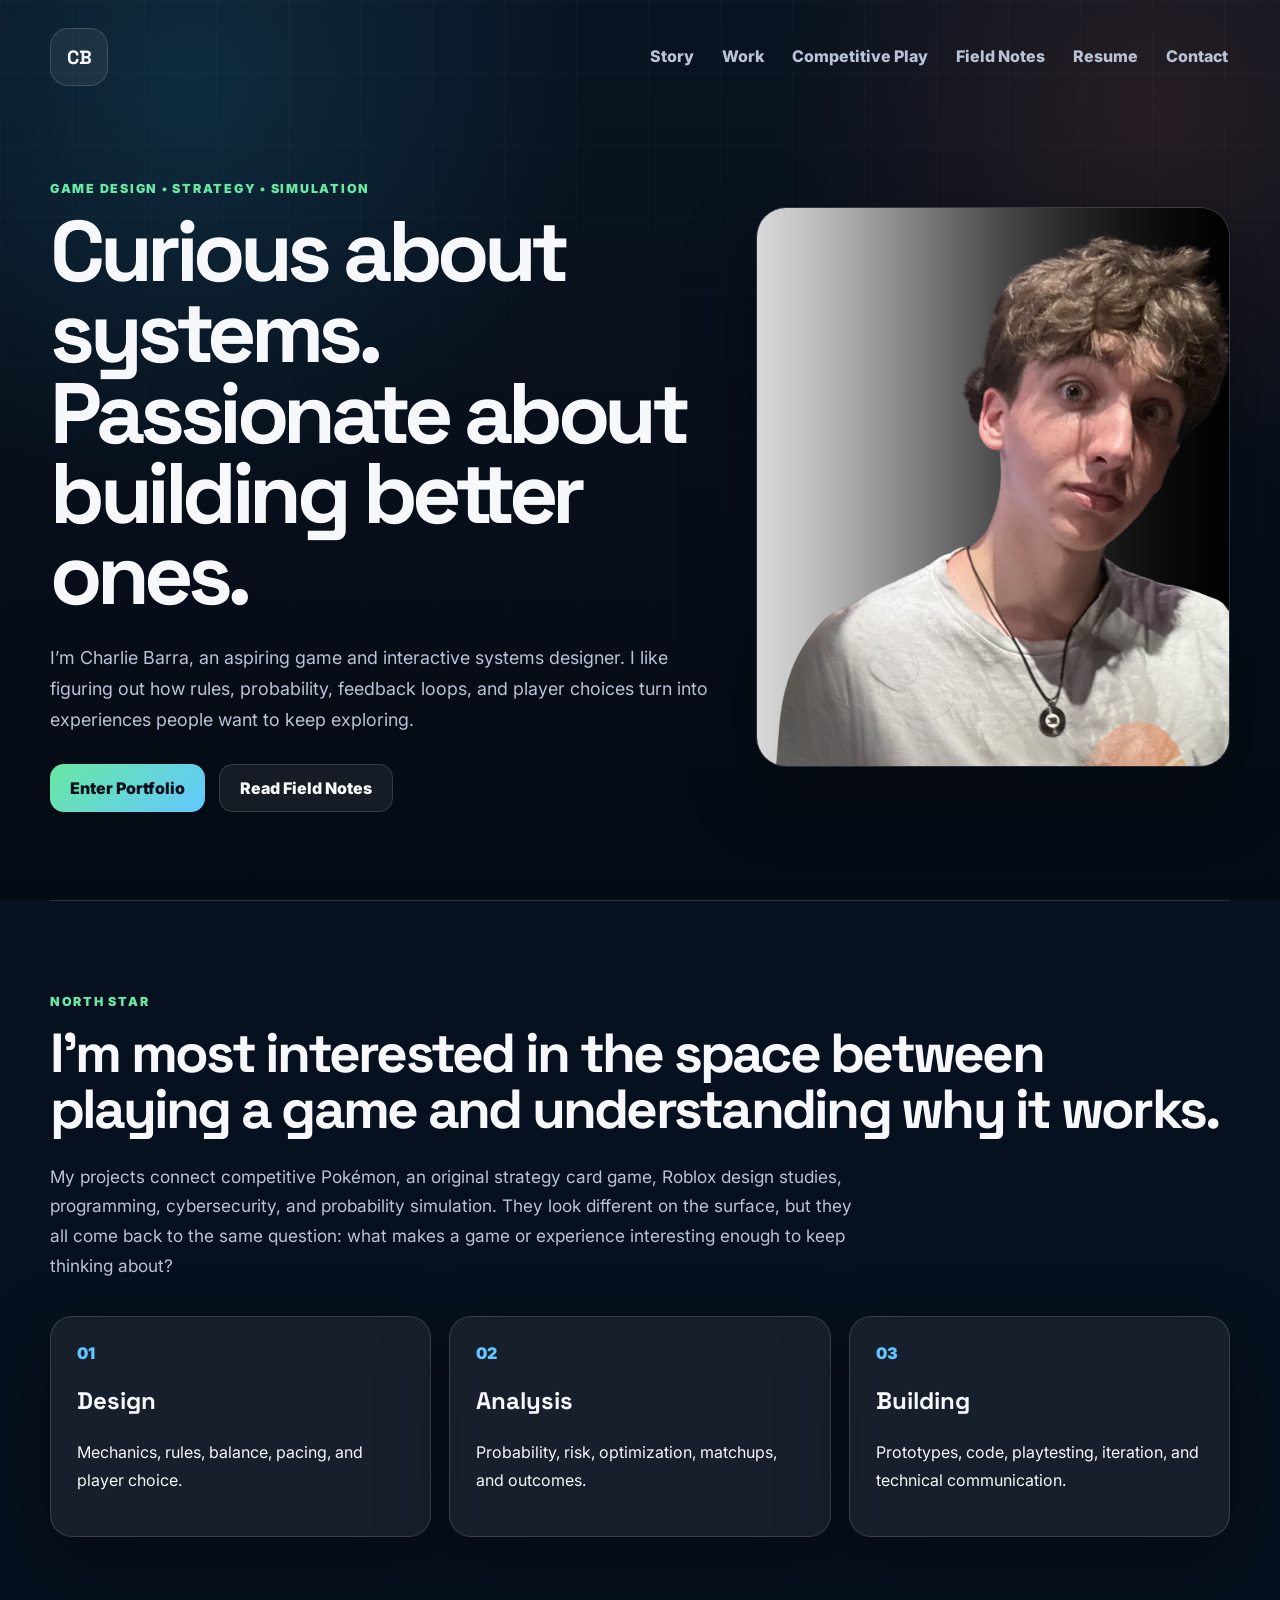
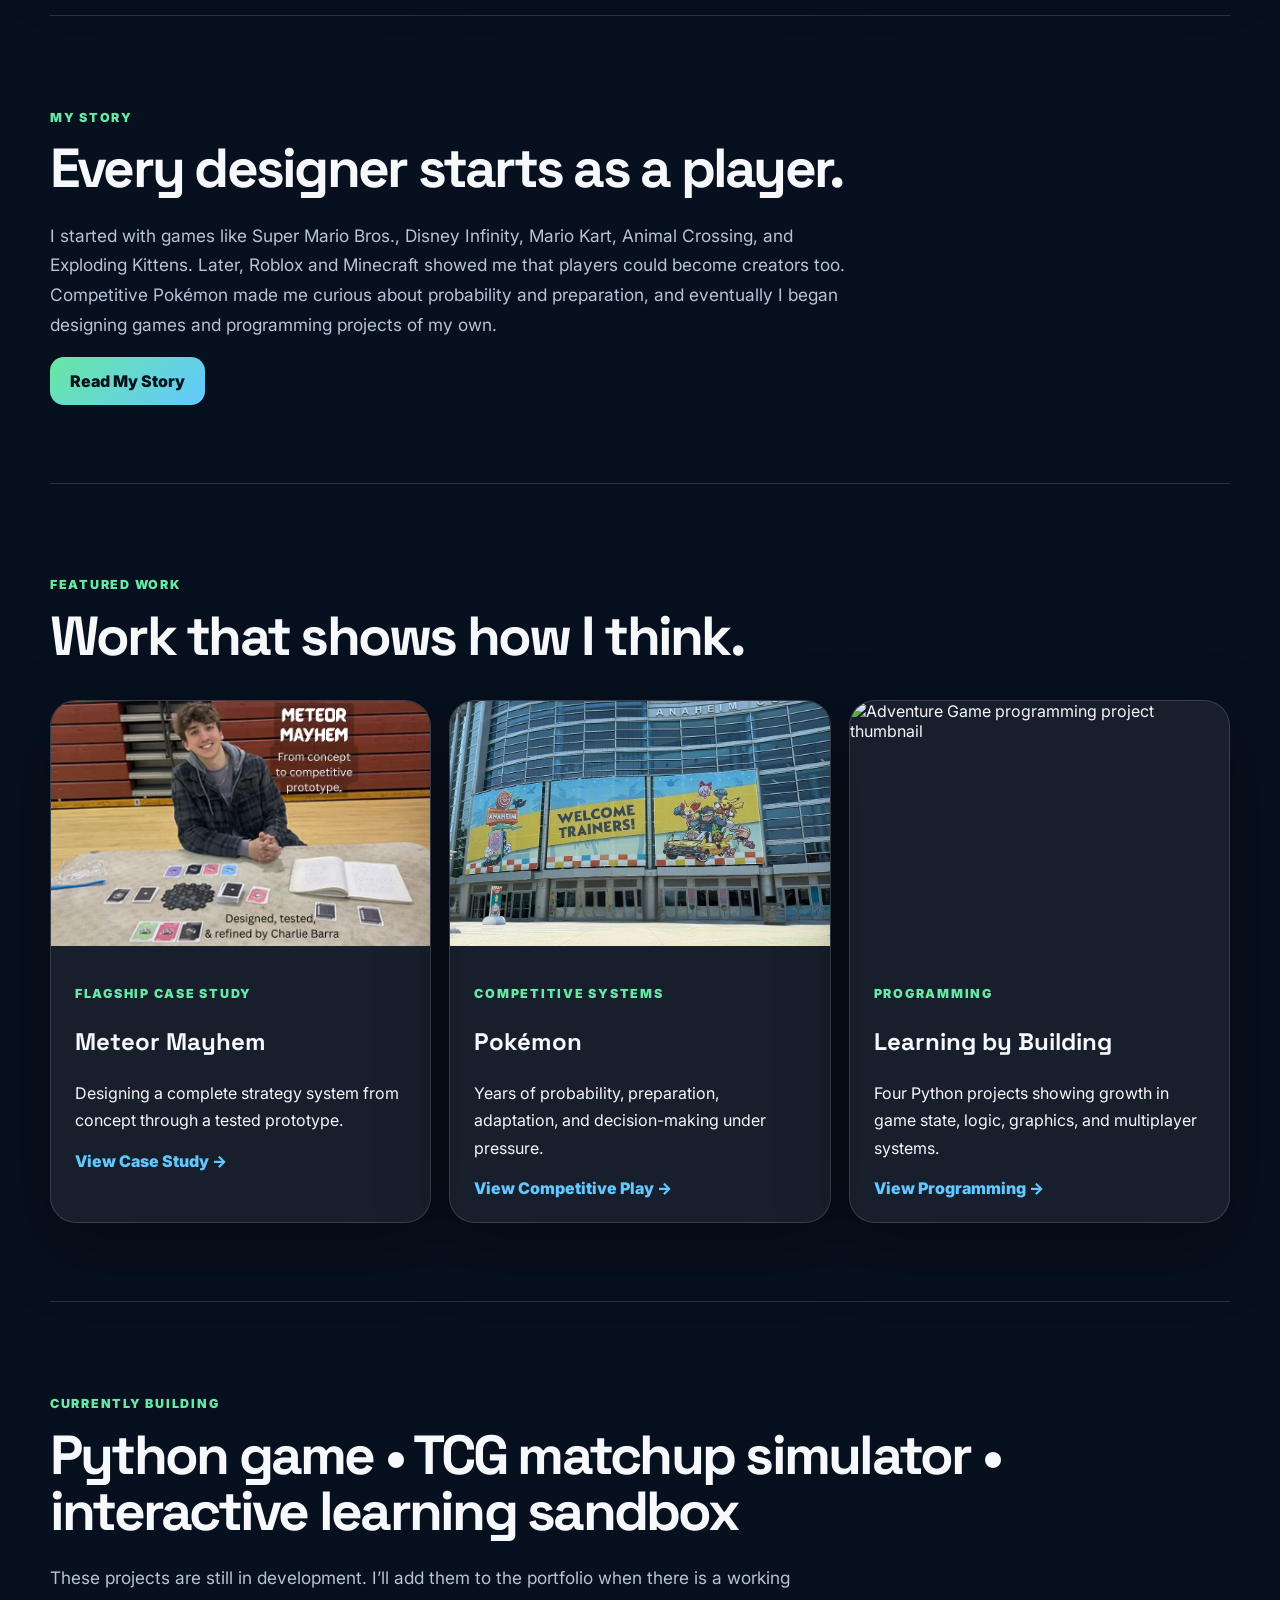
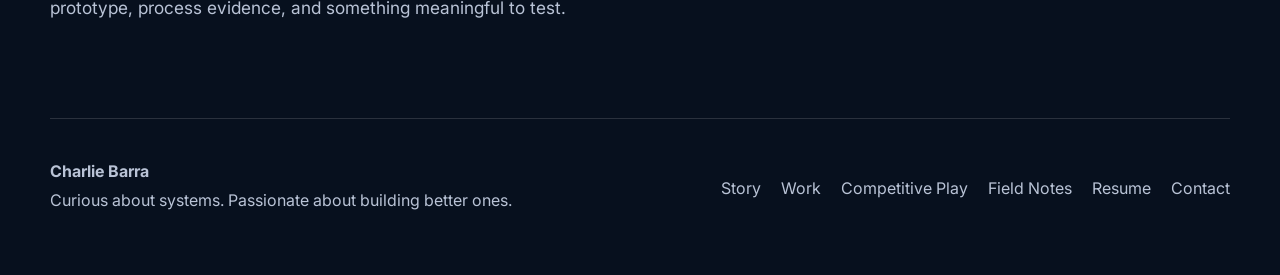
==== commit fff6bade: "Add files via upload" ====
--- a/index.html
+++ b/index.html
@@ -1,76 +1,80 @@
-<!doctype html>
+<!DOCTYPE html>
+
 <html lang="en">
 <head>
-  <meta charset="utf-8">
-  <meta name="viewport" content="width=device-width, initial-scale=1">
-  <title>Charlie Barra | Game & Interactive Systems Designer</title>
-  <meta name="description" content="Portfolio of Charlie Barra, an aspiring game and interactive systems designer.">
-  <meta property="og:title" content="Charlie Barra | Game & Interactive Systems Designer">
-  <meta property="og:description" content="Portfolio of Charlie Barra, an aspiring game and interactive systems designer.">
-  <meta property="og:type" content="website">
-  <meta property="og:image" content="assets/images/meteor-hero.png">
-  <link rel="preconnect" href="https://fonts.googleapis.com">
-  <link rel="preconnect" href="https://fonts.gstatic.com" crossorigin>
-  <link href="https://fonts.googleapis.com/css2?family=Inter:wght@400;500;600;700;800;900&family=Space+Grotesk:wght@500;600;700&display=swap" rel="stylesheet">
-  <link rel="stylesheet" href="styles.css">
-  
+<meta charset="utf-8"/>
+<meta content="width=device-width, initial-scale=1" name="viewport"/>
+<!-- Favicon / App Icons -->
+<link href="favicon.ico" rel="icon" sizes="any"/>
+<link href="favicon-32x32.png" rel="icon" sizes="32x32" type="image/png"/>
+<link href="favicon-16x16.png" rel="icon" sizes="16x16" type="image/png"/>
+<link href="apple-touch-icon.png" rel="apple-touch-icon" sizes="180x180"/>
+<link color="#22C55E" href="safari-pinned-tab.svg" rel="mask-icon"/>
+<link href="site.webmanifest" rel="manifest"/>
+<meta content="#11161D" name="theme-color"/>
+<title>Charlie Barra | Game &amp; Interactive Systems Designer</title>
+<meta content="Portfolio of Charlie Barra, an aspiring game and interactive systems designer." name="description"/>
+<meta content="Charlie Barra | Game &amp; Interactive Systems Designer" property="og:title"/>
+<meta content="Portfolio of Charlie Barra, an aspiring game and interactive systems designer." property="og:description"/>
+<meta content="website" property="og:type"/>
+<meta content="assets/images/meteor-hero.png" property="og:image"/>
+<link href="https://fonts.googleapis.com" rel="preconnect"/>
+<link crossorigin="" href="https://fonts.gstatic.com" rel="preconnect"/>
+<link href="https://fonts.googleapis.com/css2?family=Inter:wght@400;500;600;700;800;900&amp;family=Space+Grotesk:wght@500;600;700&amp;display=swap" rel="stylesheet"/>
+<link href="styles.css" rel="stylesheet"/>
 </head>
 <body>
-  <a class="skip-link" href="#main">Skip to content</a>
-  <div class="site-bg"></div><div class="grid-bg"></div>
-  <header class="nav"><a class="logo" href="index.html">CB</a><nav><a href="story.html">Story</a><a href="projects.html">Work</a><a href="pokemon.html">Competitive Play</a><a href="notebook.html">Field Notes</a><a href="resume.html">Resume</a><a href="contact.html">Contact</a></nav></header>
-  <main id="main">
+<a class="skip-link" href="#main">Skip to content</a>
+<div class="site-bg"></div><div class="grid-bg"></div>
+<header class="nav"><a class="logo" href="index.html">CB</a><nav><a href="story.html">Story</a><a href="projects.html">Work</a><a href="pokemon.html">Competitive Play</a><a href="notebook.html">Field Notes</a><a href="resume.html">Resume</a><a href="contact.html">Contact</a></nav></header>
+<main id="main">
 <section class="hero">
-  <div class="hero-copy">
-    <p class="section-label">Game Design • Strategy • Simulation</p>
-    <h1>Curious about systems.<br>Passionate about building better ones.</h1>
-    <p>I’m Charlie Barra, an aspiring game and interactive systems designer. I like figuring out how rules, probability, feedback loops, and player choices turn into experiences people want to keep exploring.</p>
-    <div class="actions">
-      <a class="btn primary" href="projects.html">Enter Portfolio</a>
-      <a class="btn" href="notebook.html">Read Field Notes</a>
-    </div>
-  </div>
-  <div class="hero-media"><img src="assets/images/hero-charlie.png" alt="Portrait of Charlie Barra"></div>
+<div class="hero-copy">
+<p class="section-label">Game Design • Strategy • Simulation</p>
+<h1>Curious about systems.<br/>Passionate about building better ones.</h1>
+<p>I’m Charlie Barra, an aspiring game and interactive systems designer. I like figuring out how rules, probability, feedback loops, and player choices turn into experiences people want to keep exploring.</p>
+<div class="actions">
+<a class="btn primary" href="projects.html">Enter Portfolio</a>
+<a class="btn" href="notebook.html">Read Field Notes</a>
+</div>
+</div>
+<div class="hero-media"><img alt="Portrait of Charlie Barra" decoding="async" height="1800" src="assets/images/hero-charlie.png" width="1350"/></div>
 </section>
-
 <section class="section">
-  <p class="section-label">North Star</p>
-  <h2>I’m most interested in the space between playing a game and understanding why it works.</h2>
-  <p class="wide">My projects connect competitive Pokémon, an original strategy card game, Roblox design studies, programming, cybersecurity, and probability simulation. They look different on the surface, but they all start with the same question: what makes a system interesting enough to keep thinking about?</p>
-  <div class="principle-grid">
-    <article><span>01</span><h3>Design</h3><p>Mechanics, rules, balance, pacing, and player choice.</p></article>
-    <article><span>02</span><h3>Analysis</h3><p>Probability, risk, optimization, matchups, and outcomes.</p></article>
-    <article><span>03</span><h3>Building</h3><p>Prototypes, code, playtesting, iteration, and technical communication.</p></article>
-  </div>
+<p class="section-label">North Star</p>
+<h2>I’m most interested in the space between playing a game and understanding why it works.</h2>
+<p class="wide">My projects connect competitive Pokémon, an original strategy card game, Roblox design studies, programming, cybersecurity, and probability simulation. They look different on the surface, but they all come back to the same question: what makes a game or experience interesting enough to keep thinking about?</p>
+<div class="principle-grid">
+<article><span>01</span><h3>Design</h3><p>Mechanics, rules, balance, pacing, and player choice.</p></article>
+<article><span>02</span><h3>Analysis</h3><p>Probability, risk, optimization, matchups, and outcomes.</p></article>
+<article><span>03</span><h3>Building</h3><p>Prototypes, code, playtesting, iteration, and technical communication.</p></article>
+</div>
 </section>
-
 <section class="section story-teaser">
-  <p class="section-label">My Story</p>
-  <h2>Every designer starts as a player.</h2>
-  <p class="wide">I started with games like Super Mario Bros., Disney Infinity, Mario Kart, Animal Crossing, and Exploding Kittens. Later, Roblox and Minecraft showed me that players could become creators too. Competitive Pokémon made me curious about probability and preparation, and eventually I began designing and programming systems of my own.</p>
-  <a class="btn primary" href="story.html">Read My Story</a>
+<p class="section-label">My Story</p>
+<h2>Every designer starts as a player.</h2>
+<p class="wide">I started with games like Super Mario Bros., Disney Infinity, Mario Kart, Animal Crossing, and Exploding Kittens. Later, Roblox and Minecraft showed me that players could become creators too. Competitive Pokémon made me curious about probability and preparation, and eventually I began designing games and programming projects of my own.</p>
+<a class="btn primary" href="story.html">Read My Story</a>
 </section>
-
 <section class="section">
-  <p class="section-label">Featured Work</p>
-  <h2>Work that shows how I think.</h2>
-  <div class="feature-grid">
-    <a class="feature-card" href="meteor-mayhem.html"><img src="assets/images/meteor-hero.png" alt="Meteor Mayhem prototype"><div><p class="tag">Flagship Case Study</p><h3>Meteor Mayhem</h3><p>Designing a complete strategy system from concept through a tested prototype.</p><span>View Case Study →</span></div></a>
-    <a class="feature-card" href="pokemon.html"><img src="assets/images/pokemon-2025-worlds-1.jpg" alt="Pokémon World Championships"><div><p class="tag">Competitive Systems</p><h3>Pokémon</h3><p>Years of probability, preparation, adaptation, and decision-making under pressure.</p><span>View Competitive Play →</span></div></a>
-    <a class="feature-card" href="programming.html"><img src="https://img.youtube.com/vi/DsgcZfHn2iM/maxresdefault.jpg" alt="Adventure Game programming project thumbnail"><div><p class="tag">Programming</p><h3>Learning by Building</h3><p>Four Python projects showing growth in game state, logic, graphics, and multiplayer systems.</p><span>View Programming →</span></div></a>
-  </div>
+<p class="section-label">Featured Work</p>
+<h2>Work that shows how I think.</h2>
+<div class="feature-grid">
+<a class="feature-card" href="meteor-mayhem.html"><img alt="Meteor Mayhem prototype" decoding="async" height="1012" src="assets/images/meteor-hero.png" width="1800"/><div><p class="tag">Flagship Case Study</p><h3>Meteor Mayhem</h3><p>Designing a complete strategy system from concept through a tested prototype.</p><span>View Case Study →</span></div></a>
+<a class="feature-card" href="pokemon.html"><img alt="Pokémon World Championships" decoding="async" height="1400" loading="lazy" src="assets/images/pokemon-2025-worlds-1.jpg" width="1050"/><div><p class="tag">Competitive Systems</p><h3>Pokémon</h3><p>Years of probability, preparation, adaptation, and decision-making under pressure.</p><span>View Competitive Play →</span></div></a>
+<a class="feature-card" href="programming.html"><img alt="Adventure Game programming project thumbnail" src="https://img.youtube.com/vi/DsgcZfHn2iM/maxresdefault.jpg"/><div><p class="tag">Programming</p><h3>Learning by Building</h3><p>Four Python projects showing growth in game state, logic, graphics, and multiplayer systems.</p><span>View Programming →</span></div></a>
+</div>
 </section>
-
 <section class="section current-building">
-  <p class="section-label">Currently Building</p>
-  <h2>Python game • TCG matchup simulator • interactive learning sandbox</h2>
-  <p class="wide">These projects are still in development. I’ll add them to the portfolio when there is a working prototype, process evidence, and something meaningful to test.</p>
+<p class="section-label">Currently Building</p>
+<h2>Python game • TCG matchup simulator • interactive learning sandbox</h2>
+<p class="wide">These projects are still in development. I’ll add them to the portfolio when there is a working prototype, process evidence, and something meaningful to test.</p>
 </section>
 </main>
-  <footer>
-      <div><strong>Charlie Barra</strong><p>Curious about systems. Passionate about building better ones.</p></div>
-      <div class="footer-links"><a href="story.html">Story</a><a href="projects.html">Work</a><a href="pokemon.html">Competitive Play</a><a href="notebook.html">Field Notes</a><a href="resume.html">Resume</a><a href="contact.html">Contact</a></div>
-    </footer>
-  <script src="script.js"></script>
+<footer>
+<div><strong>Charlie Barra</strong><p>Curious about systems. Passionate about building better ones.</p></div>
+<div class="footer-links"><a href="story.html">Story</a><a href="projects.html">Work</a><a href="pokemon.html">Competitive Play</a><a href="notebook.html">Field Notes</a><a href="resume.html">Resume</a><a href="contact.html">Contact</a></div>
+</footer>
+<script src="script.js"></script>
 </body>
 </html>
--- a/styles.css
+++ b/styles.css
@@ -1,40 +1,434 @@
 
 :root{
-  --bg:#07101e;--bg2:#0c1425;--text:#f6f8fc;--muted:#b9c3d6;
-  --line:rgba(255,255,255,.13);--card:rgba(255,255,255,.065);
-  --green:#69e7a4;--blue:#62c8ff;--orange:#ff9a62;--shadow:0 24px 70px rgba(0,0,0,.34);
-}
-*{box-sizing:border-box}html{scroll-behavior:smooth}body{margin:0;background:var(--bg);color:var(--text);font-family:Inter,sans-serif;overflow-x:hidden}a{color:inherit;text-decoration:none}img{max-width:100%}
-.site-bg{position:fixed;inset:0;z-index:-3;background:radial-gradient(circle at 15% 10%,rgba(37,148,190,.2),transparent 30%),radial-gradient(circle at 90% 12%,rgba(195,84,51,.16),transparent 27%),linear-gradient(180deg,#091321,#070d18)}
-.grid-bg{position:fixed;inset:0;z-index:-2;background-image:linear-gradient(rgba(255,255,255,.035) 1px,transparent 1px),linear-gradient(90deg,rgba(255,255,255,.035) 1px,transparent 1px);background-size:72px 72px}
-.skip-link{position:absolute;left:-9999px}.skip-link:focus{left:20px;top:20px;z-index:100;background:#fff;color:#000;padding:12px 16px;border-radius:8px}
-.nav{width:min(1180px,calc(100% - 40px));margin:0 auto;padding:28px 0;display:flex;justify-content:space-between;align-items:center;gap:28px}
-.logo{width:58px;height:58px;display:grid;place-items:center;border:1px solid var(--line);background:var(--card);border-radius:18px;font-weight:900;font-size:1.25rem}
-.nav nav{display:flex;flex-wrap:wrap;gap:28px;font-weight:800;color:var(--muted)}.nav nav a{padding:14px 0;border-bottom:3px solid transparent}.nav nav a:hover,.nav nav a[aria-current=page]{color:#fff;border-color:var(--green)}
-main{min-height:70vh}.section,.page-hero,.story-prologue,.story-chapter,.story-hero,.case-hero,.hero{width:min(1180px,calc(100% - 40px));margin:0 auto}.section{padding:78px 0;border-top:1px solid var(--line)}
-.section-label,.tag,.chapter-number{text-transform:uppercase;letter-spacing:.15em;font-weight:900;font-size:.78rem;color:var(--green)}
-h1,h2,h3{font-family:"Space Grotesk",Inter,sans-serif}h1{font-size:clamp(3.2rem,6.7vw,7.3rem);line-height:.94;letter-spacing:-.065em;margin:0 0 28px}h2{font-size:clamp(2.3rem,4.5vw,4.8rem);line-height:1;letter-spacing:-.05em;margin:0 0 24px}h3{font-size:1.55rem}
-p{line-height:1.72}.wide{max-width:880px;color:var(--muted);font-size:1.08rem}.actions{display:flex;flex-wrap:wrap;gap:14px;margin-top:28px}.actions.center{justify-content:center}.btn{display:inline-flex;align-items:center;justify-content:center;min-height:48px;padding:0 20px;border:1px solid var(--line);border-radius:14px;background:var(--card);font-weight:850}.btn.primary{background:linear-gradient(135deg,var(--green),var(--blue));color:#04101a;border:0}
-.hero{display:grid;grid-template-columns:1fr .72fr;gap:48px;align-items:center;min-height:76vh;padding:52px 0 88px}.hero-copy>p:not(.section-label),.page-hero p,.story-hero p,.case-hero p{color:var(--muted);font-size:1.15rem;max-width:850px}.hero-media img,.story-hero>img,.case-hero>img{border-radius:30px;border:1px solid var(--line);box-shadow:var(--shadow);width:100%;height:560px;object-fit:cover}
-.page-hero{padding:72px 0 88px}.page-hero>div{max-width:940px}.story-hero,.case-hero{display:grid;grid-template-columns:1fr .9fr;gap:42px;align-items:center;padding:60px 0 88px}
-.principle-grid,.achievement-grid,.lesson-grid,.note-grid,.resume-grid{display:grid;grid-template-columns:repeat(3,1fr);gap:18px;margin-top:36px}.principle-grid article,.achievement-grid article,.lesson-grid article,.note-card,.resume-grid article{background:var(--card);border:1px solid var(--line);border-radius:24px;padding:26px;box-shadow:var(--shadow)}.principle-grid span{color:var(--blue);font-weight:900}
-.story-teaser{text-align:left}.feature-grid{display:grid;grid-template-columns:repeat(3,1fr);gap:20px;margin-top:36px}.feature-card,.work-card{background:var(--card);border:1px solid var(--line);border-radius:26px;overflow:hidden;box-shadow:var(--shadow)}.feature-card img,.work-card img{width:100%;height:250px;object-fit:cover}.feature-card>div,.work-card>div{padding:24px}.feature-card span,.work-card span{color:var(--blue);font-weight:850}
-.story-prologue{padding:68px 0}.story-prologue>p,.story-prologue>h2,.story-prologue>blockquote{max-width:850px}.story-prologue blockquote,.chapter-copy blockquote{margin:28px 0 0;padding:20px 24px;border-left:4px solid var(--orange);background:var(--card);border-radius:16px;font-weight:850}
-.story-chapter{padding:76px 0;border-top:1px solid var(--line)}.chapter-grid{display:grid;grid-template-columns:1fr .9fr;gap:42px;align-items:center}.chapter-grid.reverse .chapter-copy{order:2}.chapter-age{color:var(--blue);font-weight:900}.chapter-image{margin:0;border-radius:26px;overflow:hidden;border:1px solid var(--line);background:var(--card)}.chapter-image img{width:100%;height:460px;object-fit:cover}.chapter-image figcaption{padding:14px 18px;color:var(--muted);font-size:.9rem}.story-closing{text-align:center}
-.large-project-card,.media-project{display:grid;grid-template-columns:1.25fr .75fr;gap:30px;align-items:center;background:var(--card);border:1px solid var(--line);border-radius:28px;padding:26px;box-shadow:var(--shadow);margin-top:34px}.large-project-card img{width:100%;height:430px;object-fit:cover;border-radius:20px}.large-project-card h3,.media-copy h3{font-size:clamp(2rem,3.5vw,3.5rem);margin:0 0 16px}
-.work-grid{display:grid;grid-template-columns:repeat(2,1fr);gap:24px;margin-top:34px}.work-card img{height:320px}
-.snapshot-grid{display:grid;grid-template-columns:repeat(4,1fr);gap:16px}.snapshot-grid article{background:var(--card);border:1px solid var(--line);padding:22px;border-radius:20px}.snapshot-grid span{display:block;color:var(--muted);font-size:.85rem}.process-strip{display:grid;grid-template-columns:repeat(5,1fr);gap:14px}.process-strip article{padding:20px;background:var(--card);border:1px solid var(--line);border-radius:20px}.process-strip strong{font-size:2rem;color:var(--blue)}.process-strip span{display:block;font-weight:900;margin:8px 0}
-.gallery-grid,.card-sheet-grid{display:grid;grid-template-columns:repeat(2,1fr);gap:20px;margin-top:34px}.gallery-grid.four{grid-template-columns:repeat(4,1fr)}.gallery-grid button{padding:0;border:1px solid var(--line);border-radius:22px;overflow:hidden;background:var(--card);cursor:pointer}.gallery-grid img,.card-sheet-grid img{width:100%;height:360px;object-fit:cover;border-radius:20px}.video-frame{margin-top:30px;border-radius:24px;overflow:hidden;border:1px solid var(--line);box-shadow:var(--shadow)}.video-frame iframe,.media-embed iframe{width:100%;aspect-ratio:16/9;border:0;display:block}
-.media-list{display:grid;gap:38px;margin-top:36px}.media-project:nth-child(even) .media-embed{order:2}.media-copy p:not(.tag){color:var(--muted)}.pill-row{display:flex;flex-wrap:wrap;gap:10px;margin-top:22px}.pill-row span{padding:8px 13px;border:1px solid var(--line);background:rgba(255,255,255,.07);border-radius:999px;font-size:.86rem;font-weight:800}
-.achievement-grid{grid-template-columns:repeat(5,1fr)}.achievement-grid strong,.achievement-grid span{display:block}.achievement-grid span{color:var(--muted);margin-top:8px}.lesson-grid{grid-template-columns:repeat(4,1fr)}.note-grid{grid-template-columns:repeat(3,1fr)}.resume-grid{grid-template-columns:repeat(2,1fr)}.resume-grid ul{padding-left:20px;line-height:1.8}
-.contact-links{display:grid;gap:16px}.contact-link{display:flex;justify-content:space-between;gap:20px;align-items:center;padding:24px 26px;border:1px solid var(--line);background:var(--card);border-radius:20px}.contact-link span{color:var(--muted)}
-.contact-card{padding:38px;border:1px solid var(--line);background:var(--card);border-radius:28px;box-shadow:var(--shadow)}
-footer{width:min(1180px,calc(100% - 40px));margin:0 auto;padding:42px 0 60px;border-top:1px solid var(--line);display:flex;justify-content:space-between;gap:30px;color:var(--muted)}.footer-links{display:flex;flex-wrap:wrap;gap:20px}
-.lightbox{position:fixed;inset:0;background:rgba(0,0,0,.92);display:none;z-index:100;padding:40px;place-items:center}.lightbox.open{display:grid}.lightbox img{max-width:90vw;max-height:80vh}.lightbox-close{position:absolute;right:22px;top:18px;background:none;border:0;color:#fff;font-size:2.5rem}.lightbox-caption{color:#fff;margin-top:12px}
+  --bg:#07101e;
+  --bg-deep:#050b14;
+  --panel:rgba(255,255,255,.065);
+  --panel-strong:rgba(255,255,255,.09);
+  --text:#f6f8fc;
+  --muted:#b9c3d6;
+  --line:rgba(255,255,255,.14);
+  --green:#69e7a4;
+  --blue:#62c8ff;
+  --orange:#ff9a62;
+  --shadow:0 24px 70px rgba(0,0,0,.34);
+  --radius-lg:30px;
+  --radius-md:22px;
+  --content:1180px;
+  --reading:820px;
+}
+
+*{box-sizing:border-box}
+html{scroll-behavior:smooth}
+body{
+  margin:0;
+  min-width:320px;
+  overflow-x:hidden;
+  background:var(--bg);
+  color:var(--text);
+  font-family:Inter,system-ui,-apple-system,BlinkMacSystemFont,"Segoe UI",sans-serif;
+  -webkit-font-smoothing:antialiased;
+}
+img{max-width:100%;height:auto}
+a{color:inherit;text-decoration:none}
+button,input,textarea,select{font:inherit}
+button{color:inherit}
+.site-bg{
+  position:fixed;inset:0;z-index:-3;
+  background:
+    radial-gradient(circle at 15% 10%,rgba(37,148,190,.20),transparent 30%),
+    radial-gradient(circle at 90% 12%,rgba(195,84,51,.16),transparent 27%),
+    linear-gradient(180deg,#091321,var(--bg-deep));
+}
+.grid-bg{
+  position:fixed;inset:0;z-index:-2;
+  background-image:
+    linear-gradient(rgba(255,255,255,.032) 1px,transparent 1px),
+    linear-gradient(90deg,rgba(255,255,255,.032) 1px,transparent 1px);
+  background-size:72px 72px;
+  mask-image:linear-gradient(to bottom,rgba(0,0,0,.78),transparent 92%);
+}
+.skip-link{position:absolute;left:-9999px;top:16px;z-index:1000}
+.skip-link:focus{left:16px;background:#fff;color:#000;padding:12px 16px;border-radius:10px}
+:focus-visible{outline:3px solid var(--green);outline-offset:4px}
+
+.nav{
+  width:min(var(--content),calc(100% - 40px));
+  margin:0 auto;
+  padding:28px 0;
+  display:flex;
+  align-items:center;
+  justify-content:space-between;
+  gap:28px;
+}
+.logo{
+  width:58px;height:58px;flex:0 0 auto;
+  display:grid;place-items:center;
+  border:1px solid var(--line);
+  border-radius:18px;
+  background:var(--panel);
+  font-family:"Space Grotesk",sans-serif;
+  font-weight:800;
+  font-size:1.2rem;
+}
+.nav nav{display:flex;align-items:center;flex-wrap:wrap;gap:8px 24px}
+.nav nav a{
+  min-height:44px;
+  display:inline-flex;align-items:center;
+  padding:0 2px;
+  color:var(--muted);
+  font-weight:800;
+  border-bottom:3px solid transparent;
+}
+.nav nav a:hover,.nav nav a[aria-current="page"]{color:var(--text);border-color:var(--green)}
+
+main{min-height:70vh}
+.section,.hero,.page-hero,.story-hero,.story-prologue,.story-chapter,.case-hero{
+  width:min(var(--content),calc(100% - 40px));
+  margin:0 auto;
+}
+.section{padding:78px 0;border-top:1px solid var(--line)}
+.page-hero{padding:72px 0 88px}
+.page-hero>div{max-width:940px}
+.section-label,.tag,.chapter-number,.chapter-age{
+  text-transform:uppercase;
+  letter-spacing:.14em;
+  font-weight:900;
+  font-size:.78rem;
+}
+.section-label,.tag,.chapter-number{color:var(--green)}
+.chapter-age{color:var(--blue)}
+h1,h2,h3{font-family:"Space Grotesk",Inter,sans-serif}
+h1{font-size:clamp(3.15rem,6.7vw,7.25rem);line-height:.94;letter-spacing:-.064em;margin:0 0 28px}
+h2{font-size:clamp(2.25rem,4.3vw,4.7rem);line-height:1.02;letter-spacing:-.05em;margin:0 0 24px}
+h3{font-size:1.5rem;line-height:1.15}
+p{line-height:1.72}
+.wide,.page-hero p,.story-hero p,.case-hero p{max-width:var(--reading);color:var(--muted);font-size:1.08rem}
+.actions{display:flex;flex-wrap:wrap;gap:14px;margin-top:28px}
+.actions.center{justify-content:center}
+.btn{
+  min-height:48px;
+  display:inline-flex;align-items:center;justify-content:center;
+  padding:0 20px;
+  border:1px solid var(--line);
+  border-radius:14px;
+  background:var(--panel);
+  font-weight:850;
+}
+.btn:hover{background:var(--panel-strong)}
+.btn.primary{border:0;color:#04101a;background:linear-gradient(135deg,var(--green),var(--blue))}
+
+.hero{
+  min-height:74vh;
+  padding:52px 0 88px;
+  display:grid;
+  grid-template-columns:minmax(0,1fr) minmax(320px,.72fr);
+  gap:48px;
+  align-items:center;
+}
+.hero-copy>p:not(.section-label){max-width:780px;color:var(--muted);font-size:1.12rem}
+.hero-media img,.story-hero>img,.case-hero>img{
+  width:100%;
+  height:560px;
+  object-fit:cover;
+  border:1px solid var(--line);
+  border-radius:var(--radius-lg);
+  box-shadow:var(--shadow);
+}
+.principle-grid,.feature-grid,.note-grid,.resume-grid,.lesson-grid,.achievement-grid{
+  display:grid;
+  gap:18px;
+  margin-top:36px;
+}
+.principle-grid,.feature-grid,.note-grid{grid-template-columns:repeat(3,minmax(0,1fr))}
+.principle-grid article,.note-card,.resume-grid article,.lesson-grid article,.achievement-grid article{
+  padding:26px;
+  border:1px solid var(--line);
+  border-radius:var(--radius-md);
+  background:var(--panel);
+  box-shadow:var(--shadow);
+}
+.principle-grid span{color:var(--blue);font-weight:900}
+.feature-card{
+  overflow:hidden;
+  border:1px solid var(--line);
+  border-radius:26px;
+  background:var(--panel);
+  box-shadow:var(--shadow);
+  transition:transform .22s ease,background .22s ease;
+}
+.feature-card:hover{transform:translateY(-4px);background:var(--panel-strong)}
+.feature-card img{width:100%;height:245px;object-fit:cover;display:block}
+.feature-card>div{padding:24px}
+.feature-card span,.work-card span{color:var(--blue);font-weight:850}
+
+/* Story */
+.story-hero,.case-hero{
+  display:grid;
+  grid-template-columns:minmax(0,1fr) minmax(320px,.9fr);
+  gap:42px;
+  align-items:center;
+  padding:60px 0 88px;
+}
+.story-prologue{
+  padding:74px 0;
+  border-top:1px solid var(--line);
+}
+.story-prologue>*{max-width:var(--reading)}
+.story-prologue p:not(.section-label){color:var(--muted);font-size:1.08rem}
+.story-prologue blockquote,.chapter-copy blockquote{
+  margin:28px 0 0;
+  padding:20px 24px;
+  border-left:4px solid var(--orange);
+  border-radius:16px;
+  background:var(--panel);
+  font-weight:800;
+  line-height:1.55;
+}
+.story-chapter{padding:76px 0;border-top:1px solid var(--line)}
+.chapter-grid{
+  display:grid;
+  grid-template-columns:minmax(0,1fr) minmax(320px,.9fr);
+  gap:42px;
+  align-items:center;
+}
+.chapter-grid.reverse .chapter-copy{order:2}
+.chapter-copy p:not(.chapter-age){color:var(--muted)}
+.chapter-image{
+  margin:0;
+  overflow:hidden;
+  border:1px solid var(--line);
+  border-radius:26px;
+  background:var(--panel);
+  box-shadow:var(--shadow);
+}
+.chapter-image img{width:100%;height:440px;display:block;object-fit:cover}
+.chapter-image figcaption{
+  padding:18px 22px 20px;
+  color:var(--muted);
+  font-size:.9rem;
+  line-height:1.5;
+}
+.story-closing{text-align:center}
+.story-closing p{max-width:760px;margin-left:auto;margin-right:auto;color:var(--muted)}
+
+/* Work and case studies */
+.large-project-card,.media-project{
+  display:grid;
+  grid-template-columns:minmax(0,1.25fr) minmax(300px,.75fr);
+  gap:30px;
+  align-items:center;
+  margin-top:34px;
+  padding:26px;
+  border:1px solid var(--line);
+  border-radius:28px;
+  background:var(--panel);
+  box-shadow:var(--shadow);
+}
+.large-project-card img{width:100%;height:420px;object-fit:cover;border-radius:20px}
+.large-project-card h3,.media-copy h3{font-size:clamp(2rem,3.4vw,3.45rem);margin:0 0 16px}
+.work-grid{display:grid;grid-template-columns:repeat(2,minmax(0,1fr));gap:24px;margin-top:34px}
+.work-card{
+  overflow:hidden;
+  border:1px solid var(--line);
+  border-radius:26px;
+  background:var(--panel);
+  box-shadow:var(--shadow);
+  transition:transform .22s ease;
+}
+.work-card:hover{transform:translateY(-4px)}
+.work-card img{width:100%;height:305px;display:block;object-fit:cover}
+.work-card>div{padding:24px}
+.contact-card{
+  padding:38px;
+  border:1px solid var(--line);
+  border-radius:28px;
+  background:var(--panel);
+  box-shadow:var(--shadow);
+}
+.snapshot-grid{display:grid;grid-template-columns:repeat(4,minmax(0,1fr));gap:16px}
+.snapshot-grid article{padding:22px;border:1px solid var(--line);border-radius:20px;background:var(--panel)}
+.snapshot-grid span{display:block;color:var(--muted);font-size:.84rem;margin-bottom:5px}
+.process-strip{display:grid;grid-template-columns:repeat(5,minmax(0,1fr));gap:14px}
+.process-strip article{padding:20px;border:1px solid var(--line);border-radius:20px;background:var(--panel)}
+.process-strip strong{font-size:2rem;color:var(--blue)}
+.process-strip span{display:block;font-weight:900;margin:8px 0}
+.gallery-grid,.card-sheet-grid{display:grid;grid-template-columns:repeat(2,minmax(0,1fr));gap:20px;margin-top:34px}
+.gallery-grid.four{grid-template-columns:repeat(4,minmax(0,1fr))}
+.gallery-grid button{
+  padding:0;
+  overflow:hidden;
+  border:1px solid var(--line);
+  border-radius:20px;
+  background:var(--panel);
+  cursor:zoom-in;
+}
+.gallery-grid img,.card-sheet-grid img{width:100%;height:340px;display:block;object-fit:cover;border-radius:20px}
+.video-frame,.media-embed{
+  overflow:hidden;
+  border:1px solid var(--line);
+  border-radius:22px;
+  background:#000;
+  box-shadow:var(--shadow);
+}
+.video-frame{margin-top:30px}
+.video-frame iframe,.media-embed iframe{width:100%;aspect-ratio:16/9;border:0;display:block}
+.media-list{display:grid;gap:38px;margin-top:36px}
+.media-project:nth-child(even) .media-embed{order:2}
+.media-copy p:not(.tag){color:var(--muted)}
+.pill-row{display:flex;flex-wrap:wrap;gap:10px;margin-top:22px}
+.pill-row span{
+  padding:8px 13px;
+  border:1px solid var(--line);
+  border-radius:999px;
+  background:rgba(255,255,255,.07);
+  font-size:.86rem;
+  font-weight:800;
+}
+
+/* Pokémon */
+.achievement-grid{grid-template-columns:repeat(5,minmax(0,1fr))}
+.achievement-grid strong,.achievement-grid span{display:block}
+.achievement-grid span{color:var(--muted);margin-top:8px}
+.lesson-grid{grid-template-columns:repeat(4,minmax(0,1fr))}
+.tournament-gallery{
+  display:grid;
+  grid-template-columns:repeat(4,minmax(0,1fr));
+  gap:18px;
+  margin-top:34px;
+}
+.tournament-card{
+  margin:0;
+  overflow:hidden;
+  border:1px solid var(--line);
+  border-radius:22px;
+  background:var(--panel);
+  box-shadow:var(--shadow);
+}
+.tournament-card button{width:100%;padding:0;border:0;background:transparent;display:block;cursor:zoom-in}
+.tournament-card img{width:100%;height:205px;display:block;object-fit:cover}
+.tournament-card figcaption{padding:17px 18px 20px}
+.tournament-card figcaption span{
+  display:block;
+  margin-bottom:7px;
+  color:var(--green);
+  font-size:.74rem;
+  font-weight:900;
+  letter-spacing:.14em;
+  text-transform:uppercase;
+}
+.tournament-card figcaption strong{display:block;font-family:"Space Grotesk",sans-serif;font-size:1rem}
+.tournament-card figcaption p{margin:9px 0 0;color:var(--muted);font-size:.86rem;line-height:1.5}
+
+/* Notes, resume, contact */
+.resume-grid{grid-template-columns:repeat(2,minmax(0,1fr))}
+.resume-grid ul{padding-left:20px;line-height:1.8}
+.contact-links{display:grid;gap:16px}
+.contact-link{
+  min-height:72px;
+  display:flex;align-items:center;justify-content:space-between;gap:20px;
+  padding:20px 24px;
+  border:1px solid var(--line);
+  border-radius:20px;
+  background:var(--panel);
+}
+.contact-link:hover{background:var(--panel-strong)}
+.contact-link span{color:var(--muted)}
+
+footer{
+  width:min(var(--content),calc(100% - 40px));
+  margin:0 auto;
+  padding:42px 0 60px;
+  border-top:1px solid var(--line);
+  display:flex;
+  justify-content:space-between;
+  gap:30px;
+  color:var(--muted);
+}
+footer p{margin:.4rem 0 0}
+.footer-links{display:flex;flex-wrap:wrap;gap:12px 20px}
+.footer-links a{min-height:40px;display:inline-flex;align-items:center}
+
+/* Accessible lightbox */
+.lightbox{
+  position:fixed;inset:0;z-index:1000;
+  display:none;
+  place-items:center;
+  padding:36px;
+  background:rgba(0,0,0,.92);
+}
+.lightbox.open{display:grid}
+.lightbox-inner{max-width:94vw;max-height:90vh;text-align:center}
+.lightbox img{max-width:90vw;max-height:78vh;object-fit:contain}
+.lightbox-caption{margin:12px auto 0;max-width:760px;color:#fff}
+.lightbox-close{
+  position:absolute;top:18px;right:22px;
+  width:48px;height:48px;
+  border:1px solid rgba(255,255,255,.3);
+  border-radius:999px;
+  background:rgba(0,0,0,.45);
+  color:#fff;
+  font-size:2rem;
+  cursor:pointer;
+}
+
+@media(max-width:1050px){
+  .tournament-gallery{grid-template-columns:repeat(3,minmax(0,1fr))}
+  .achievement-grid{grid-template-columns:repeat(3,minmax(0,1fr))}
+  .process-strip{grid-template-columns:repeat(3,minmax(0,1fr))}
+}
 @media(max-width:900px){
-.nav{align-items:flex-start}.nav nav{gap:16px}.hero,.story-hero,.case-hero,.chapter-grid,.large-project-card,.media-project{grid-template-columns:1fr}.chapter-grid.reverse .chapter-copy,.media-project:nth-child(even) .media-embed{order:initial}.feature-grid,.principle-grid,.note-grid{grid-template-columns:1fr}.work-grid,.resume-grid,.lesson-grid{grid-template-columns:1fr}.snapshot-grid{grid-template-columns:repeat(2,1fr)}.process-strip{grid-template-columns:1fr 1fr}.achievement-grid{grid-template-columns:1fr 1fr}.gallery-grid.four{grid-template-columns:1fr 1fr}.hero-media img,.story-hero>img,.case-hero>img,.chapter-image img{height:auto}
-}
-@media(max-width:600px){
-.nav{width:min(100% - 24px,1180px);flex-direction:column}.nav nav{font-size:.9rem}.section,.page-hero,.story-prologue,.story-chapter,.story-hero,.case-hero,.hero{width:min(100% - 24px,1180px)}h1{font-size:3rem}.snapshot-grid,.process-strip,.achievement-grid,.gallery-grid,.gallery-grid.four,.card-sheet-grid{grid-template-columns:1fr}.contact-link,footer{flex-direction:column;align-items:flex-start}.large-project-card,.media-project{padding:18px}
-}
-@media(prefers-reduced-motion:reduce){*{scroll-behavior:auto!important;transition:none!important;animation:none!important}}
+  .nav{align-items:flex-start}
+  .nav nav{justify-content:flex-end}
+  .hero,.story-hero,.case-hero,.chapter-grid,.large-project-card,.media-project{grid-template-columns:1fr}
+  .chapter-grid.reverse .chapter-copy,.media-project:nth-child(even) .media-embed{order:initial}
+  .hero-media img,.story-hero>img,.case-hero>img,.chapter-image img{height:auto;max-height:620px}
+  .principle-grid,.feature-grid,.note-grid{grid-template-columns:1fr}
+  .work-grid,.resume-grid,.lesson-grid{grid-template-columns:1fr}
+  .snapshot-grid{grid-template-columns:repeat(2,minmax(0,1fr))}
+  .gallery-grid.four{grid-template-columns:repeat(2,minmax(0,1fr))}
+  .tournament-gallery{grid-template-columns:repeat(2,minmax(0,1fr))}
+}
+@media(max-width:650px){
+  .nav{
+    width:min(var(--content),calc(100% - 24px));
+    padding:18px 0 20px;
+    flex-direction:column;
+    align-items:stretch;
+  }
+  .logo{width:52px;height:52px}
+  .nav nav{
+    display:grid;
+    grid-template-columns:repeat(3,minmax(0,1fr));
+    gap:6px 10px;
+  }
+  .nav nav a{
+    min-height:44px;
+    justify-content:center;
+    text-align:center;
+    font-size:.82rem;
+    line-height:1.15;
+    border:1px solid transparent;
+    border-radius:10px;
+  }
+  .nav nav a:hover,.nav nav a[aria-current="page"]{
+    border-color:var(--green);
+    background:rgba(105,231,164,.08);
+  }
+  .section,.hero,.page-hero,.story-hero,.story-prologue,.story-chapter,.case-hero{
+    width:min(var(--content),calc(100% - 24px));
+  }
+  .section{padding:58px 0}
+  .page-hero{padding:44px 0 62px}
+  .hero{padding:38px 0 64px;min-height:auto}
+  h1{font-size:clamp(2.7rem,15vw,4.2rem)}
+  h2{font-size:clamp(2rem,10vw,3.1rem)}
+  .snapshot-grid,.process-strip,.gallery-grid,.gallery-grid.four,.card-sheet-grid,.achievement-grid,.tournament-gallery{grid-template-columns:1fr}
+  .large-project-card,.media-project{padding:18px}
+  .gallery-grid img,.card-sheet-grid img,.tournament-card img{height:auto;max-height:430px}
+  .contact-link,footer{flex-direction:column;align-items:flex-start}
+  footer{width:min(var(--content),calc(100% - 24px))}
+  .lightbox{padding:18px}
+}
+@media(prefers-reduced-motion:reduce){
+  *{scroll-behavior:auto!important;animation:none!important;transition:none!important}
+}
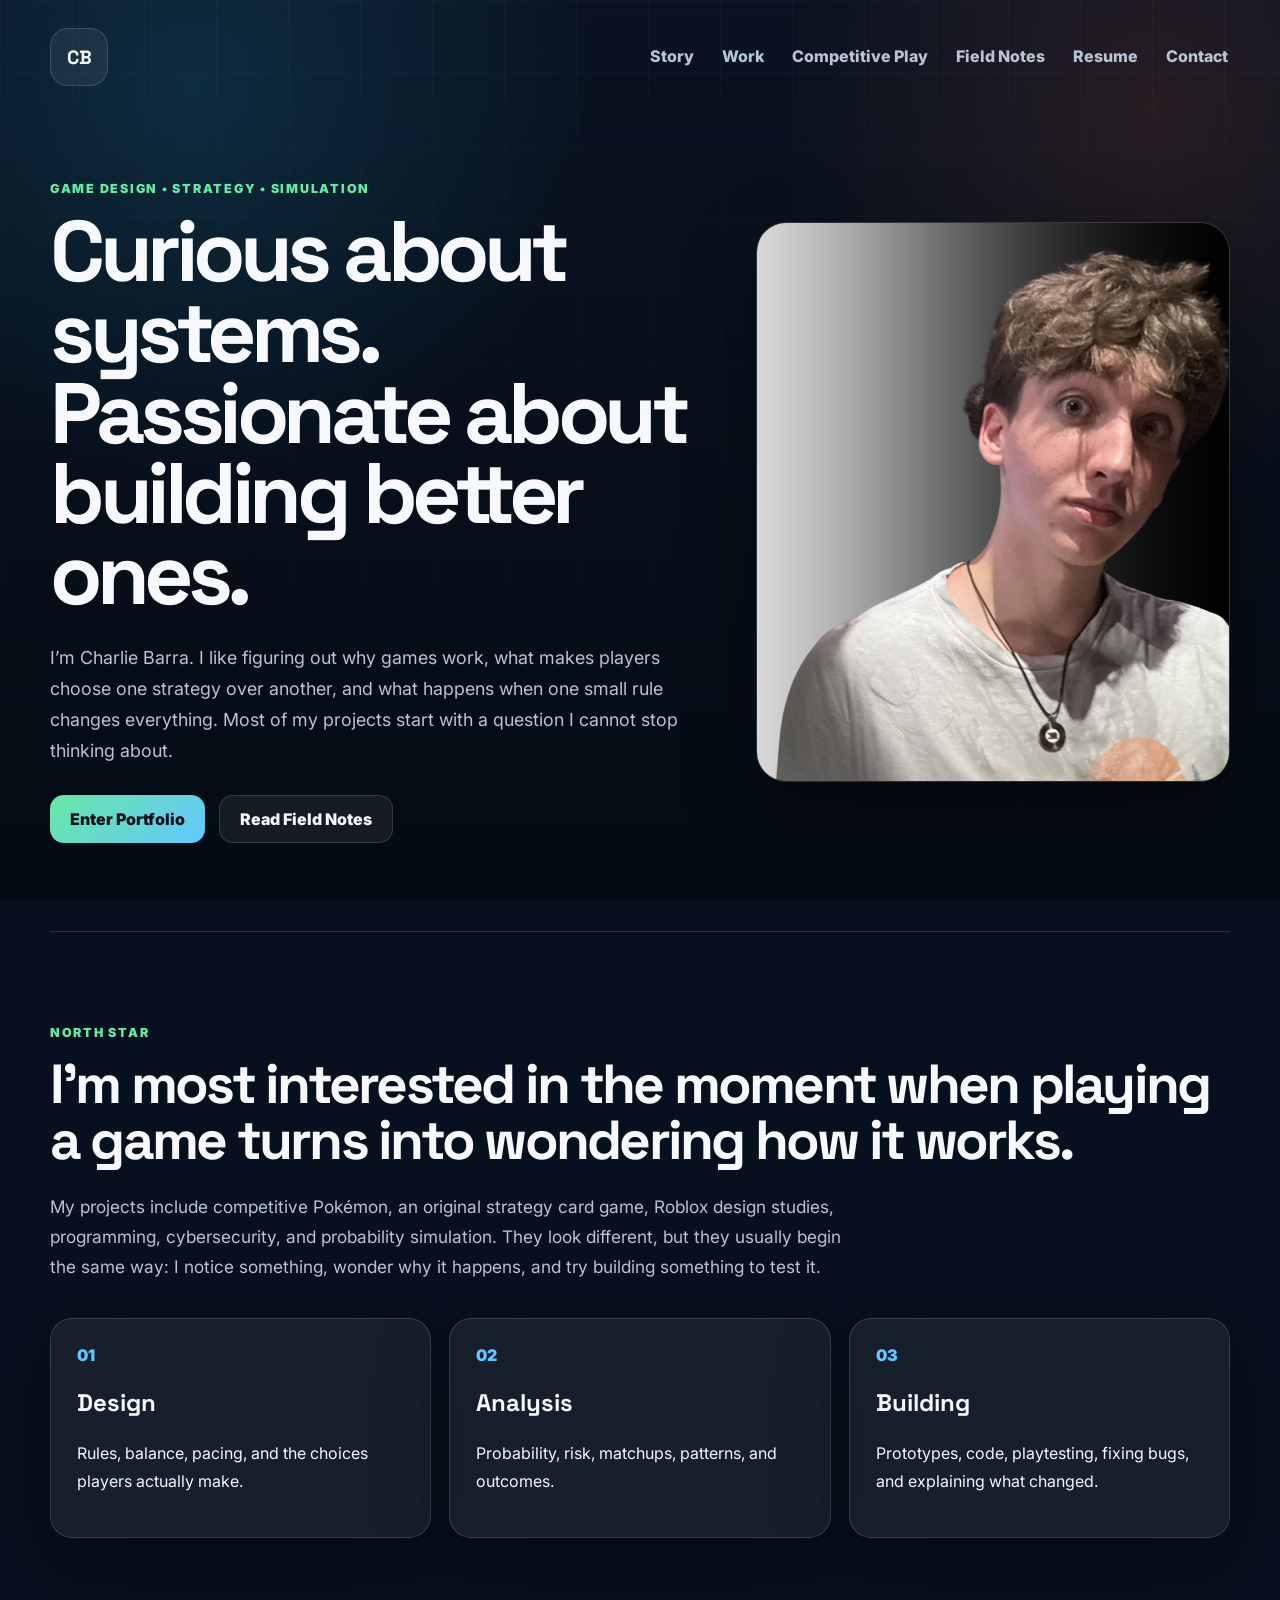
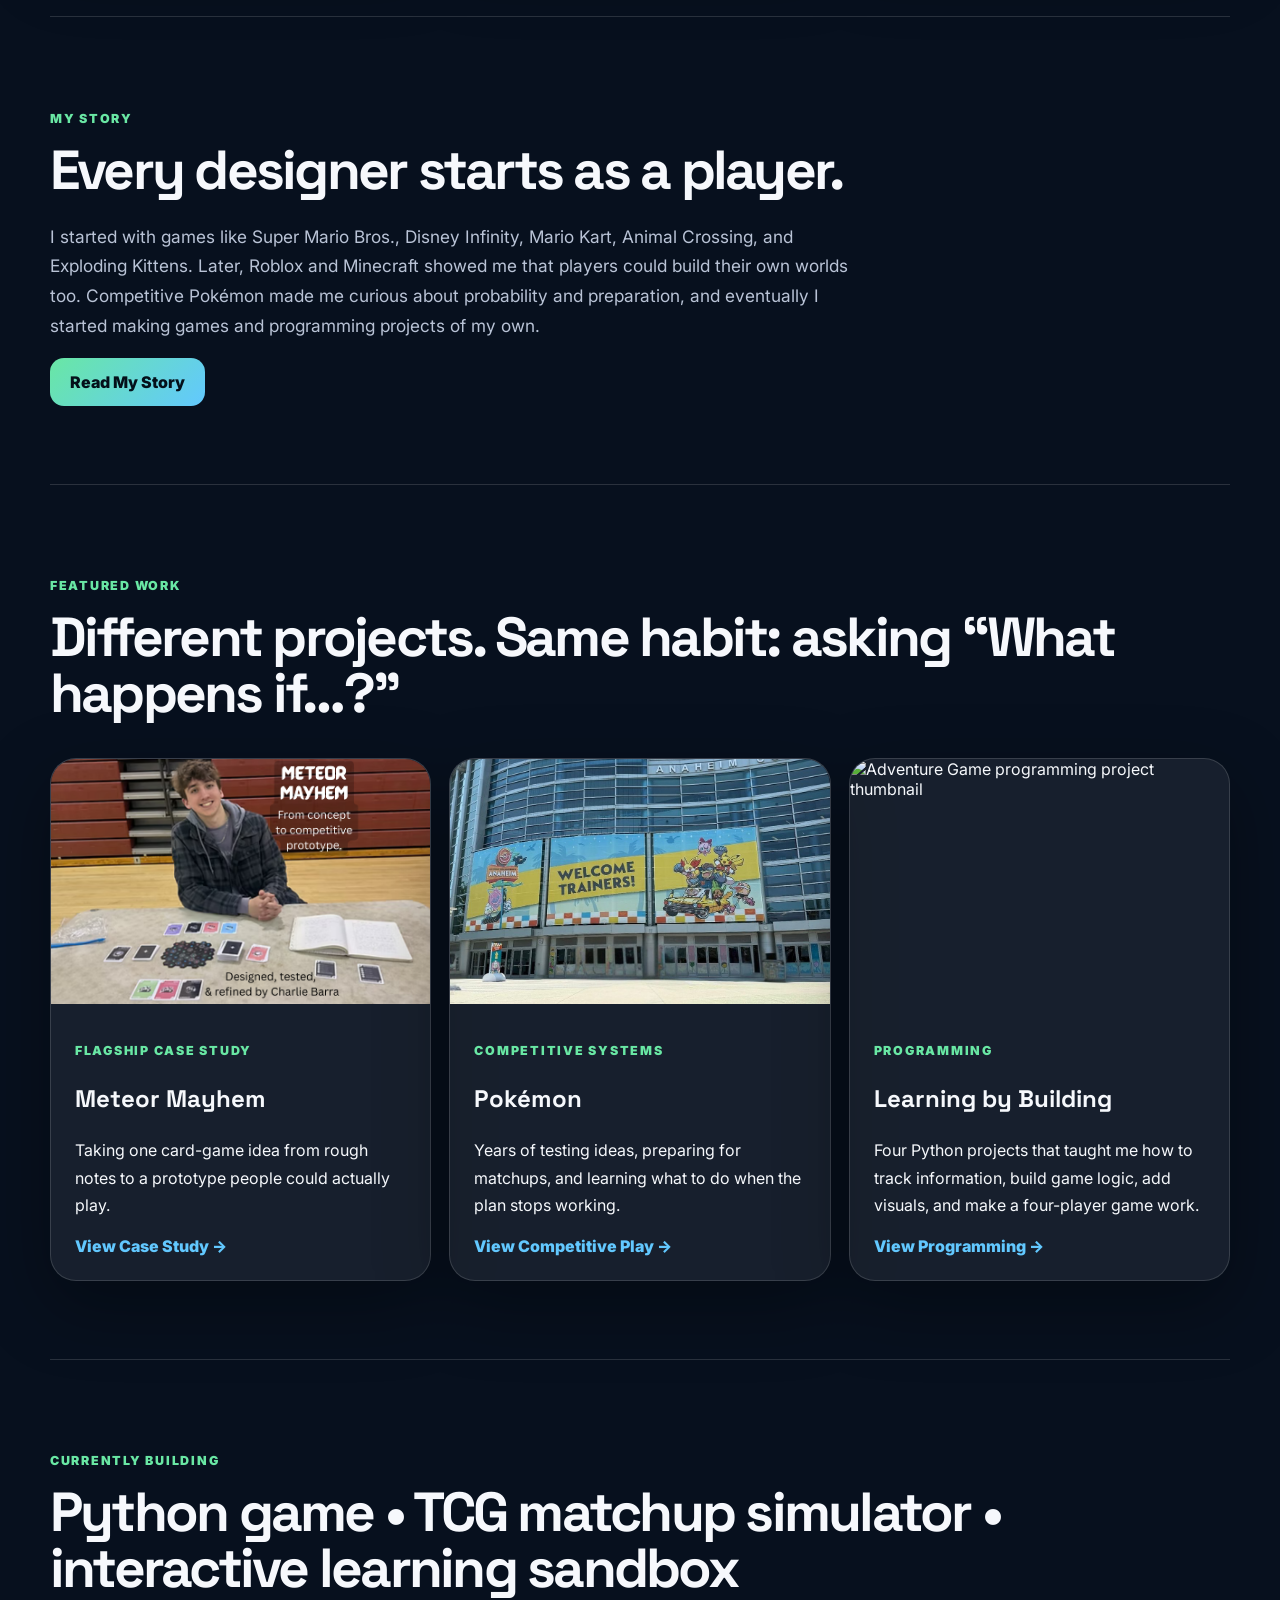
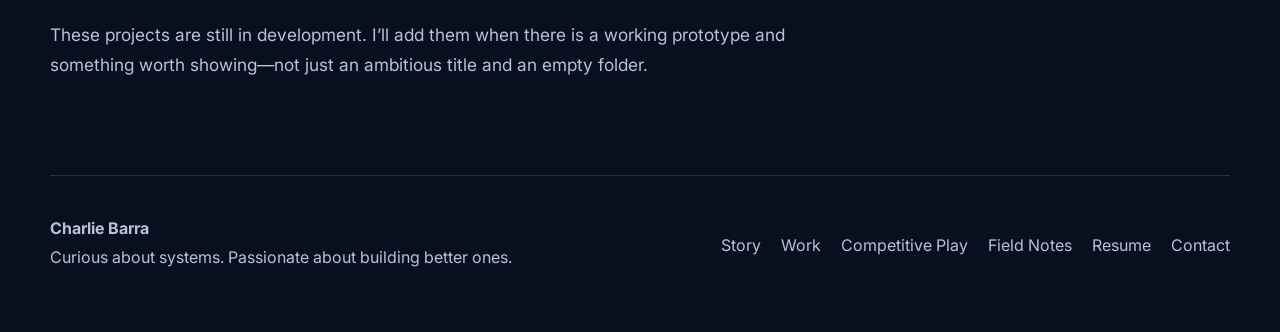
==== commit e9ef99b5: "Add files via upload" ====
--- a/index.html
+++ b/index.html
@@ -32,7 +32,7 @@
 <div class="hero-copy">
 <p class="section-label">Game Design • Strategy • Simulation</p>
 <h1>Curious about systems.<br/>Passionate about building better ones.</h1>
-<p>I’m Charlie Barra, an aspiring game and interactive systems designer. I like figuring out how rules, probability, feedback loops, and player choices turn into experiences people want to keep exploring.</p>
+<p>I’m Charlie Barra. I like figuring out why games work, what makes players choose one strategy over another, and what happens when one small rule changes everything. Most of my projects start with a question I cannot stop thinking about.</p>
 <div class="actions">
 <a class="btn primary" href="projects.html">Enter Portfolio</a>
 <a class="btn" href="notebook.html">Read Field Notes</a>
@@ -42,33 +42,33 @@
 </section>
 <section class="section">
 <p class="section-label">North Star</p>
-<h2>I’m most interested in the space between playing a game and understanding why it works.</h2>
-<p class="wide">My projects connect competitive Pokémon, an original strategy card game, Roblox design studies, programming, cybersecurity, and probability simulation. They look different on the surface, but they all come back to the same question: what makes a game or experience interesting enough to keep thinking about?</p>
+<h2>I’m most interested in the moment when playing a game turns into wondering how it works.</h2>
+<p class="wide">My projects include competitive Pokémon, an original strategy card game, Roblox design studies, programming, cybersecurity, and probability simulation. They look different, but they usually begin the same way: I notice something, wonder why it happens, and try building something to test it.</p>
 <div class="principle-grid">
-<article><span>01</span><h3>Design</h3><p>Mechanics, rules, balance, pacing, and player choice.</p></article>
-<article><span>02</span><h3>Analysis</h3><p>Probability, risk, optimization, matchups, and outcomes.</p></article>
-<article><span>03</span><h3>Building</h3><p>Prototypes, code, playtesting, iteration, and technical communication.</p></article>
+<article><span>01</span><h3>Design</h3><p>Rules, balance, pacing, and the choices players actually make.</p></article>
+<article><span>02</span><h3>Analysis</h3><p>Probability, risk, matchups, patterns, and outcomes.</p></article>
+<article><span>03</span><h3>Building</h3><p>Prototypes, code, playtesting, fixing bugs, and explaining what changed.</p></article>
 </div>
 </section>
 <section class="section story-teaser">
 <p class="section-label">My Story</p>
 <h2>Every designer starts as a player.</h2>
-<p class="wide">I started with games like Super Mario Bros., Disney Infinity, Mario Kart, Animal Crossing, and Exploding Kittens. Later, Roblox and Minecraft showed me that players could become creators too. Competitive Pokémon made me curious about probability and preparation, and eventually I began designing games and programming projects of my own.</p>
+<p class="wide">I started with games like Super Mario Bros., Disney Infinity, Mario Kart, Animal Crossing, and Exploding Kittens. Later, Roblox and Minecraft showed me that players could build their own worlds too. Competitive Pokémon made me curious about probability and preparation, and eventually I started making games and programming projects of my own.</p>
 <a class="btn primary" href="story.html">Read My Story</a>
 </section>
 <section class="section">
 <p class="section-label">Featured Work</p>
-<h2>Work that shows how I think.</h2>
+<h2>Different projects. Same habit: asking “What happens if…?”</h2>
 <div class="feature-grid">
-<a class="feature-card" href="meteor-mayhem.html"><img alt="Meteor Mayhem prototype" decoding="async" height="1012" src="assets/images/meteor-hero.png" width="1800"/><div><p class="tag">Flagship Case Study</p><h3>Meteor Mayhem</h3><p>Designing a complete strategy system from concept through a tested prototype.</p><span>View Case Study →</span></div></a>
-<a class="feature-card" href="pokemon.html"><img alt="Pokémon World Championships" decoding="async" height="1400" loading="lazy" src="assets/images/pokemon-2025-worlds-1.jpg" width="1050"/><div><p class="tag">Competitive Systems</p><h3>Pokémon</h3><p>Years of probability, preparation, adaptation, and decision-making under pressure.</p><span>View Competitive Play →</span></div></a>
-<a class="feature-card" href="programming.html"><img alt="Adventure Game programming project thumbnail" src="https://img.youtube.com/vi/DsgcZfHn2iM/maxresdefault.jpg"/><div><p class="tag">Programming</p><h3>Learning by Building</h3><p>Four Python projects showing growth in game state, logic, graphics, and multiplayer systems.</p><span>View Programming →</span></div></a>
+<a class="feature-card" href="meteor-mayhem.html"><img alt="Meteor Mayhem prototype" decoding="async" height="1012" src="assets/images/meteor-hero.png" width="1800"/><div><p class="tag">Flagship Case Study</p><h3>Meteor Mayhem</h3><p>Taking one card-game idea from rough notes to a prototype people could actually play.</p><span>View Case Study →</span></div></a>
+<a class="feature-card" href="pokemon.html"><img alt="Pokémon World Championships" decoding="async" height="1400" loading="lazy" src="assets/images/pokemon-2025-worlds-1.jpg" width="1050"/><div><p class="tag">Competitive Systems</p><h3>Pokémon</h3><p>Years of testing ideas, preparing for matchups, and learning what to do when the plan stops working.</p><span>View Competitive Play →</span></div></a>
+<a class="feature-card" href="programming.html"><img alt="Adventure Game programming project thumbnail" src="https://img.youtube.com/vi/DsgcZfHn2iM/maxresdefault.jpg"/><div><p class="tag">Programming</p><h3>Learning by Building</h3><p>Four Python projects that taught me how to track information, build game logic, add visuals, and make a four-player game work.</p><span>View Programming →</span></div></a>
 </div>
 </section>
 <section class="section current-building">
 <p class="section-label">Currently Building</p>
 <h2>Python game • TCG matchup simulator • interactive learning sandbox</h2>
-<p class="wide">These projects are still in development. I’ll add them to the portfolio when there is a working prototype, process evidence, and something meaningful to test.</p>
+<p class="wide">These projects are still in development. I’ll add them when there is a working prototype and something worth showing—not just an ambitious title and an empty folder.</p>
 </section>
 </main>
 <footer>
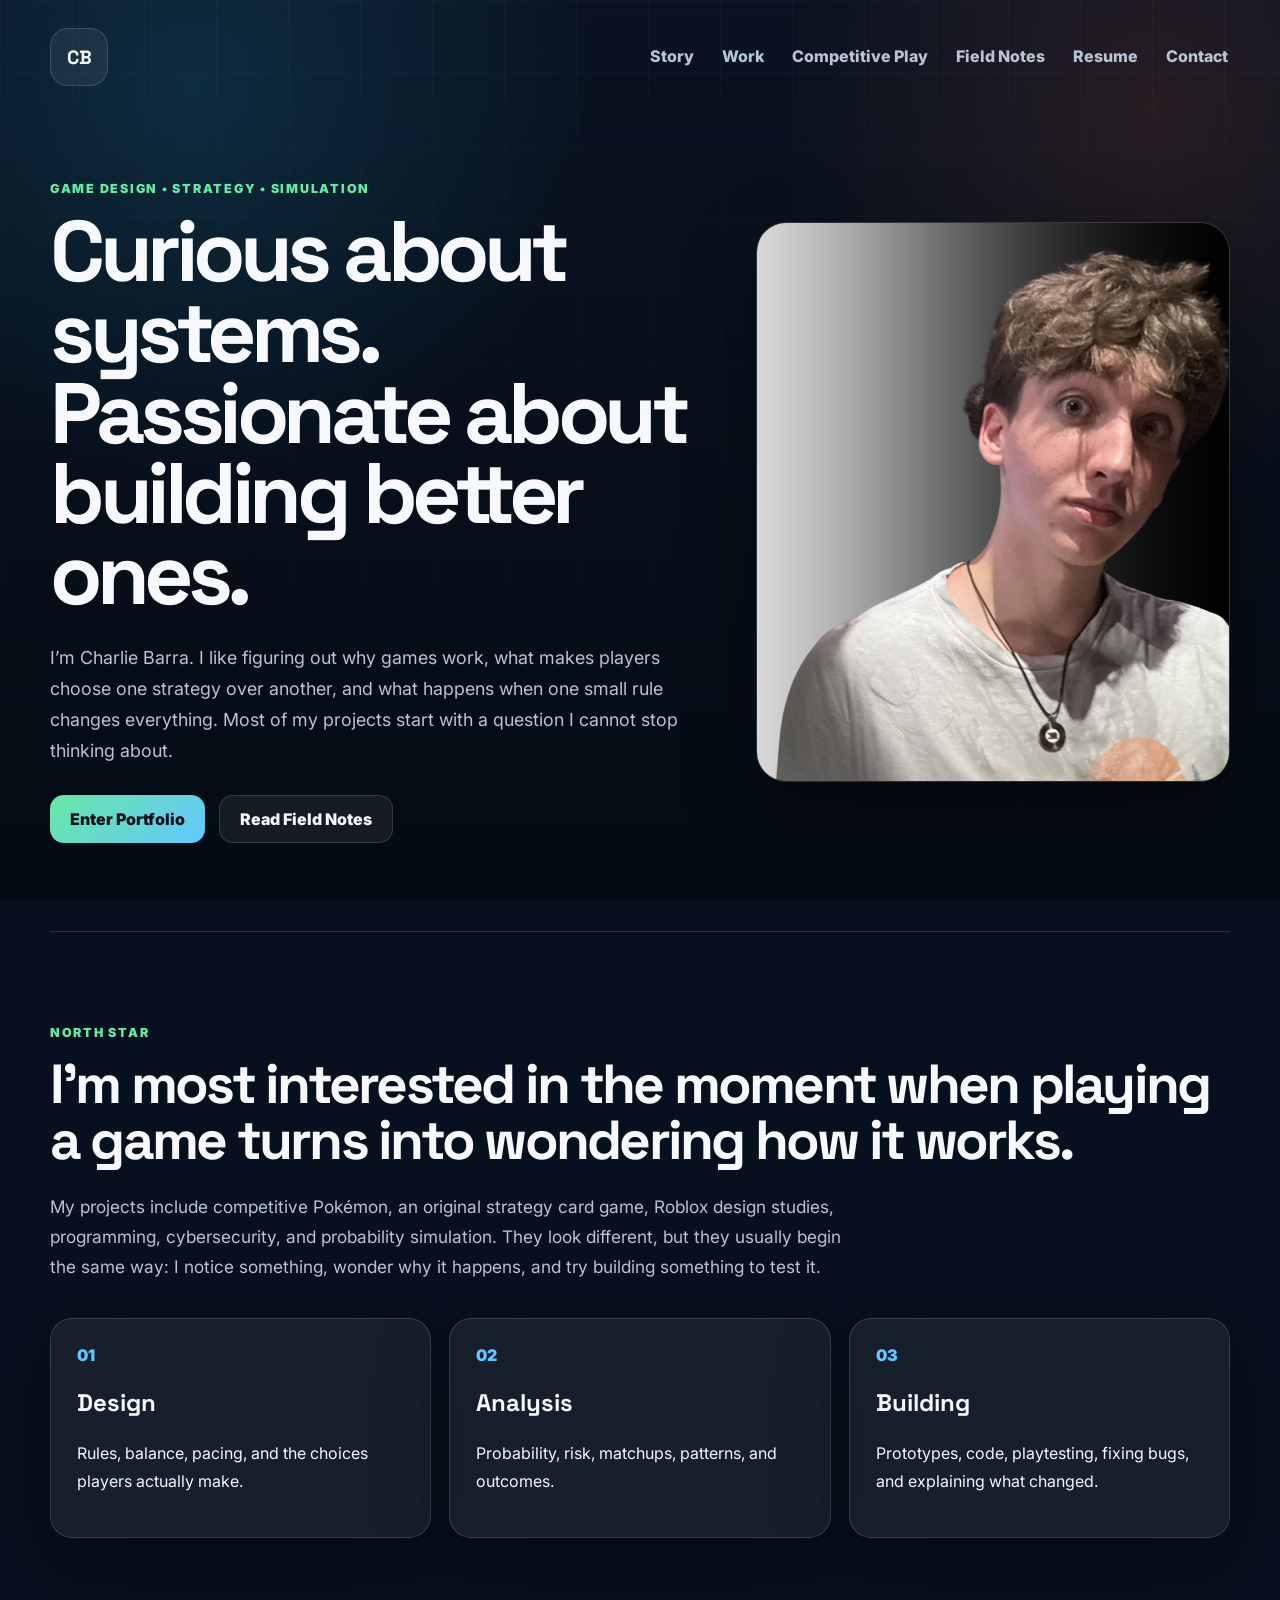
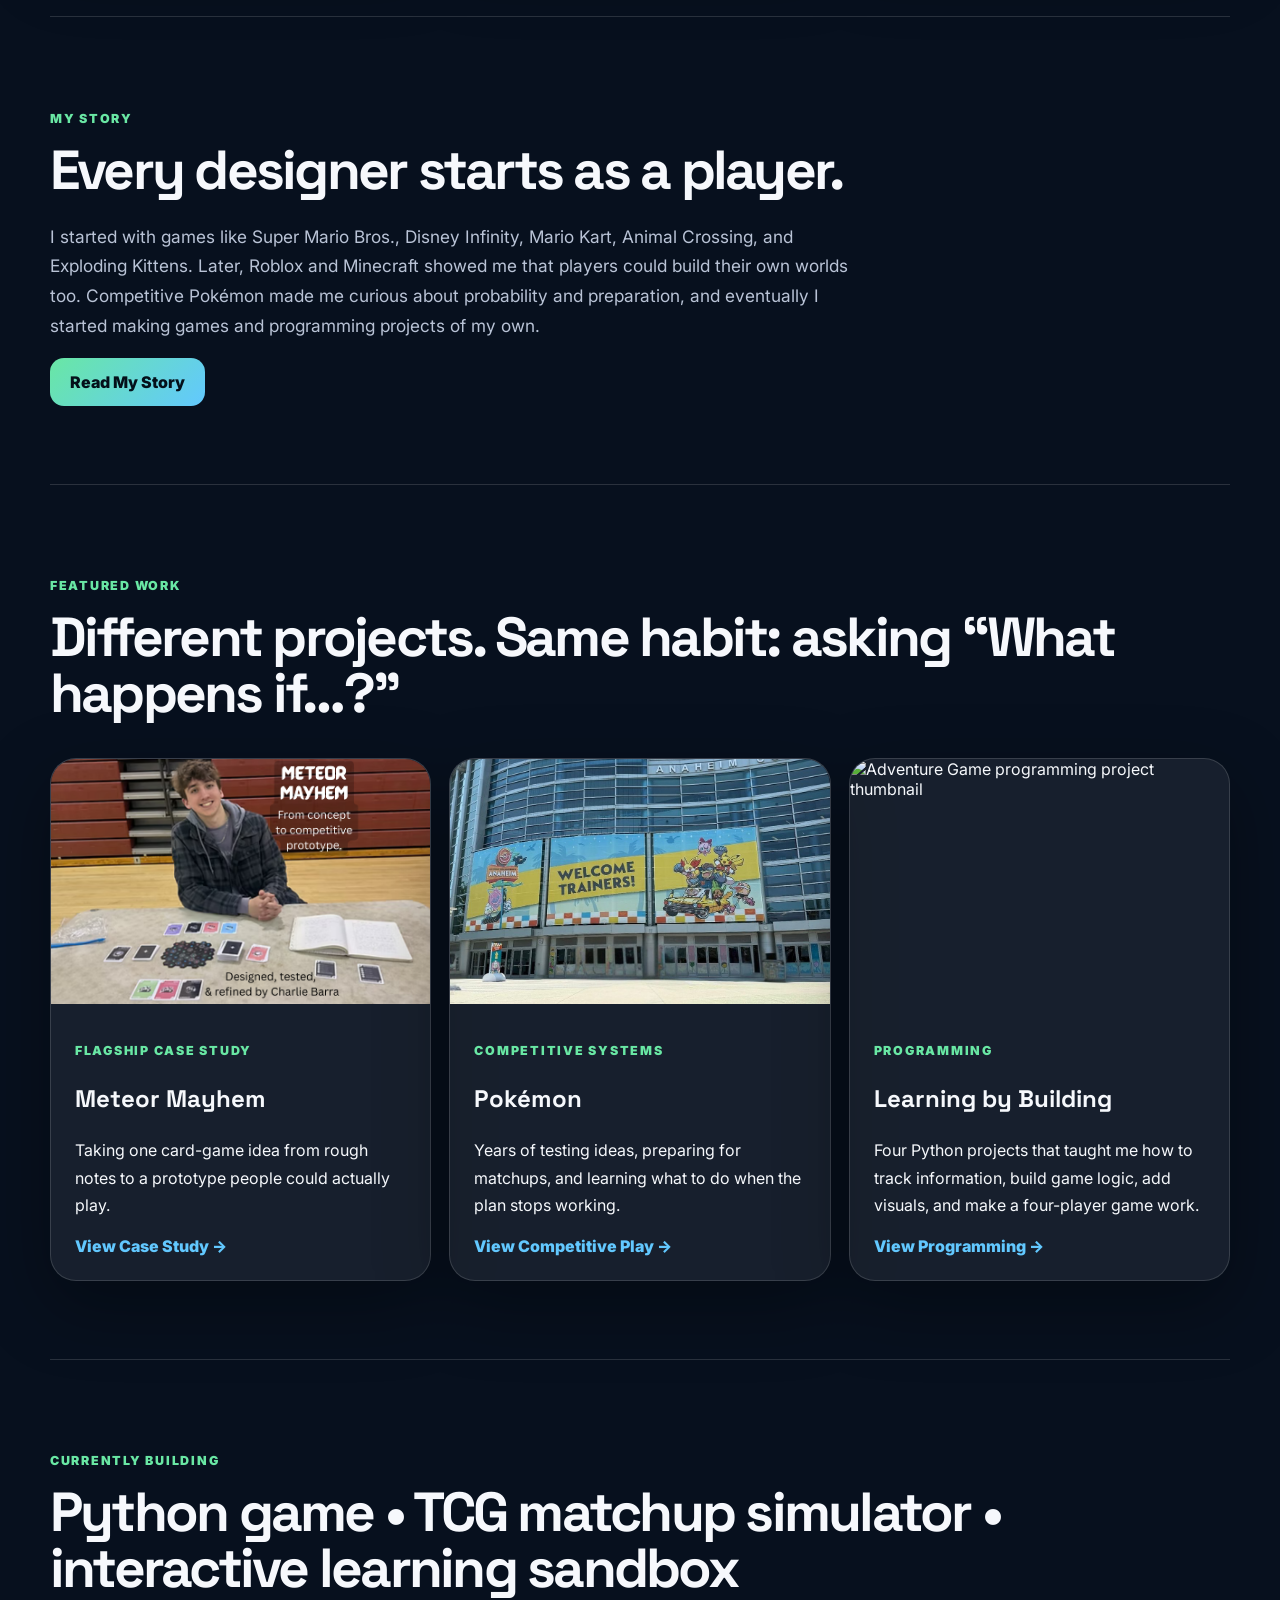
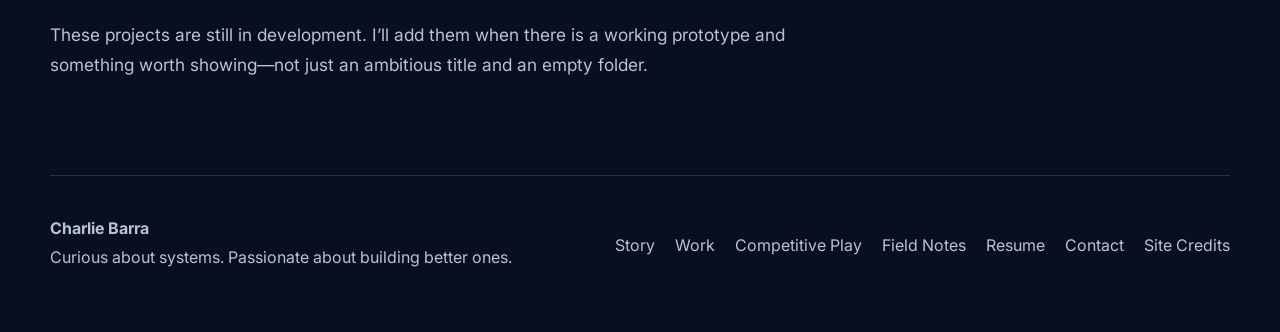
==== commit cebddbb6: "Add files via upload" ====
--- a/index.html
+++ b/index.html
@@ -14,14 +14,51 @@
 <meta content="#11161D" name="theme-color"/>
 <title>Charlie Barra | Game &amp; Interactive Systems Designer</title>
 <meta content="Portfolio of Charlie Barra, an aspiring game and interactive systems designer." name="description"/>
+<link href="https://www.charliebarra.com/" rel="canonical"/>
 <meta content="Charlie Barra | Game &amp; Interactive Systems Designer" property="og:title"/>
 <meta content="Portfolio of Charlie Barra, an aspiring game and interactive systems designer." property="og:description"/>
 <meta content="website" property="og:type"/>
-<meta content="assets/images/meteor-hero.png" property="og:image"/>
+<meta content="https://www.charliebarra.com/" property="og:url"/>
+<meta content="Charlie Barra" property="og:site_name"/>
+<meta content="https://www.charliebarra.com/assets/images/meteor-hero.png" property="og:image"/>
+<meta content="Meteor Mayhem strategy card game prototype by Charlie Barra" property="og:image:alt"/>
+<meta content="summary_large_image" name="twitter:card"/>
+<meta content="Charlie Barra | Game &amp; Interactive Systems Designer" name="twitter:title"/>
+<meta content="Portfolio of Charlie Barra, an aspiring game and interactive systems designer." name="twitter:description"/>
+<meta content="https://www.charliebarra.com/assets/images/meteor-hero.png" name="twitter:image"/>
 <link href="https://fonts.googleapis.com" rel="preconnect"/>
 <link crossorigin="" href="https://fonts.gstatic.com" rel="preconnect"/>
 <link href="https://fonts.googleapis.com/css2?family=Inter:wght@400;500;600;700;800;900&amp;family=Space+Grotesk:wght@500;600;700&amp;display=swap" rel="stylesheet"/>
 <link href="styles.css" rel="stylesheet"/>
+<script type="application/ld+json">
+{
+  "@context": "https://schema.org",
+  "@graph": [
+    {
+      "@type": "Person",
+      "@id": "https://www.charliebarra.com/#charlie-barra",
+      "name": "Charlie Barra",
+      "url": "https://www.charliebarra.com/",
+      "image": "https://www.charliebarra.com/assets/images/hero-charlie.png",
+      "description": "Portfolio of Charlie Barra, an aspiring game and interactive systems designer.",
+      "sameAs": [
+        "https://github.com/charliebarra",
+        "https://www.youtube.com/@charlie-barra"
+      ]
+    },
+    {
+      "@type": "WebSite",
+      "@id": "https://www.charliebarra.com/#website",
+      "url": "https://www.charliebarra.com/",
+      "name": "Charlie Barra Portfolio",
+      "description": "Portfolio of Charlie Barra, an aspiring game and interactive systems designer.",
+      "publisher": {
+        "@id": "https://www.charliebarra.com/#charlie-barra"
+      }
+    }
+  ]
+}
+</script>
 </head>
 <body>
 <a class="skip-link" href="#main">Skip to content</a>
--- a/styles.css
+++ b/styles.css
@@ -248,6 +248,26 @@
 .snapshot-grid{display:grid;grid-template-columns:repeat(4,minmax(0,1fr));gap:16px}
 .snapshot-grid article{padding:22px;border:1px solid var(--line);border-radius:20px;background:var(--panel)}
 .snapshot-grid span{display:block;color:var(--muted);font-size:.84rem;margin-bottom:5px}
+.context-note,.source-note{
+  margin:22px 0 0;
+  padding:16px 18px;
+  border-left:3px solid var(--green);
+  border-radius:0 14px 14px 0;
+  background:rgba(255,255,255,.045);
+  color:var(--muted);
+  font-size:.92rem;
+}
+.project-facts{display:flex;flex-wrap:wrap;gap:8px;margin:0 0 22px}
+.project-facts span{
+  padding:8px 11px;
+  border:1px solid var(--line);
+  border-radius:12px;
+  background:rgba(255,255,255,.05);
+  color:var(--muted);
+  font-size:.78rem;
+}
+.project-facts b{color:var(--text);margin-right:4px}
+.media-copy h4{margin:20px 0 5px;font-size:.82rem;letter-spacing:.08em;text-transform:uppercase;color:var(--green)}
 .process-strip{display:grid;grid-template-columns:repeat(5,minmax(0,1fr));gap:14px}
 .process-strip article{padding:20px;border:1px solid var(--line);border-radius:20px;background:var(--panel)}
 .process-strip strong{font-size:2rem;color:var(--blue)}
@@ -333,6 +353,14 @@
 }
 .contact-link:hover{background:var(--panel-strong)}
 .contact-link span{color:var(--muted)}
+.site-credits{
+  border:1px solid var(--line);
+  border-radius:20px;
+  background:var(--panel);
+}
+.site-credits summary{padding:20px 24px;cursor:pointer;font-weight:800}
+.site-credits>div{padding:0 24px 22px;max-width:860px;color:var(--muted)}
+.site-credits p:last-child{margin-bottom:0}
 
 footer{
   width:min(var(--content),calc(100% - 40px));
@@ -432,3 +460,322 @@
 @media(prefers-reduced-motion:reduce){
   *{scroll-behavior:auto!important;animation:none!important;transition:none!important}
 }
+
+/* ==========================================================
+   Meteor Mayhem — Expanded Case Study
+   ========================================================== */
+
+.meteor-question .wide {
+  max-width: 820px;
+}
+
+.meteor-process-strip article {
+  min-height: 210px;
+}
+
+.playtest-photo-grid {
+  display: grid;
+  grid-template-columns: repeat(2, minmax(0, 1fr));
+  gap: 22px;
+  margin-top: 34px;
+}
+
+.playtest-photo-grid figure {
+  margin: 0;
+  overflow: hidden;
+  border: 1px solid var(--line);
+  border-radius: 24px;
+  background: var(--panel);
+  box-shadow: var(--shadow);
+}
+
+.playtest-photo-grid button {
+  display: block;
+  width: 100%;
+  padding: 0;
+  border: 0;
+  background: transparent;
+  cursor: zoom-in;
+}
+
+.playtest-photo-grid img {
+  display: block;
+  width: 100%;
+  height: 360px;
+  object-fit: cover;
+}
+
+.playtest-photo-grid figcaption {
+  display: grid;
+  gap: 7px;
+  padding: 18px 20px 21px;
+}
+
+.playtest-photo-grid figcaption strong {
+  font-family: "Space Grotesk", Inter, sans-serif;
+  font-size: 1.08rem;
+}
+
+.playtest-photo-grid figcaption span {
+  color: var(--muted);
+  font-size: .91rem;
+  line-height: 1.5;
+}
+
+.playtesting-journal {
+  overflow: hidden;
+  border: 1px solid var(--line);
+  border-radius: 28px;
+  background:
+    linear-gradient(140deg, rgba(105,231,164,.08), transparent 32%),
+    var(--panel);
+  box-shadow: var(--shadow);
+}
+
+.playtesting-journal summary {
+  min-height: 112px;
+  display: flex;
+  align-items: center;
+  justify-content: space-between;
+  gap: 24px;
+  padding: 28px 30px;
+  cursor: pointer;
+  list-style: none;
+}
+
+.playtesting-journal summary::-webkit-details-marker {
+  display: none;
+}
+
+.playtesting-journal summary small {
+  display: block;
+  margin-bottom: 7px;
+  color: var(--green);
+  font-weight: 900;
+  letter-spacing: .13em;
+  text-transform: uppercase;
+}
+
+.playtesting-journal summary strong {
+  display: block;
+  font-family: "Space Grotesk", Inter, sans-serif;
+  font-size: clamp(1.45rem, 3vw, 2.4rem);
+}
+
+.journal-toggle {
+  flex: 0 0 auto;
+  min-height: 44px;
+  display: inline-flex;
+  align-items: center;
+  padding: 0 16px;
+  border: 1px solid var(--line);
+  border-radius: 999px;
+  color: var(--blue);
+  font-size: .86rem;
+  font-weight: 900;
+}
+
+.playtesting-journal[open] .journal-toggle {
+  font-size: 0;
+}
+
+.playtesting-journal[open] .journal-toggle::after {
+  content: "Close journal";
+  font-size: .86rem;
+}
+
+.journal-content {
+  padding: 0 30px 34px;
+  border-top: 1px solid var(--line);
+}
+
+.journal-intro,
+.journal-reflection,
+.journal-questions {
+  max-width: 840px;
+  padding: 34px 0 10px;
+}
+
+.journal-intro h3,
+.journal-reflection h3 {
+  margin: 0 0 15px;
+  font-size: clamp(1.8rem, 3.6vw, 3.1rem);
+}
+
+.journal-intro p:not(.section-label),
+.journal-reflection p,
+.journal-questions li {
+  color: var(--muted);
+}
+
+.journal-entry-grid {
+  display: grid;
+  grid-template-columns: repeat(2, minmax(0, 1fr));
+  gap: 18px;
+  margin-top: 26px;
+}
+
+.journal-entry {
+  padding: 24px;
+  border: 1px solid var(--line);
+  border-radius: 22px;
+  background: rgba(5,11,20,.45);
+}
+
+.journal-entry-wide {
+  grid-column: 1 / -1;
+}
+
+.journal-number {
+  display: inline-grid;
+  place-items: center;
+  width: 42px;
+  height: 42px;
+  margin-bottom: 16px;
+  border: 1px solid var(--line);
+  border-radius: 13px;
+  color: var(--green);
+  font-family: "Space Grotesk", Inter, sans-serif;
+  font-weight: 900;
+}
+
+.journal-entry h3 {
+  margin: 0 0 20px;
+  font-size: 1.45rem;
+}
+
+.journal-entry h4 {
+  margin: 18px 0 5px;
+  color: var(--blue);
+  font-size: .77rem;
+  letter-spacing: .1em;
+  text-transform: uppercase;
+}
+
+.journal-entry p {
+  margin: 0;
+  color: var(--muted);
+}
+
+.journal-surprise {
+  margin-top: 20px !important;
+  padding-top: 18px;
+  border-top: 1px solid var(--line);
+  color: var(--text) !important;
+}
+
+.journal-questions ul,
+.future-box ul {
+  margin: 20px 0 0;
+  padding-left: 22px;
+}
+
+.journal-questions li,
+.future-box li {
+  margin: 10px 0;
+  line-height: 1.6;
+}
+
+.meteor-balance-grid {
+  margin-top: 34px;
+}
+
+.design-evolution {
+  display: grid;
+  grid-template-columns: repeat(5, minmax(0, 1fr));
+  gap: 14px;
+  margin-top: 34px;
+}
+
+.design-evolution article {
+  position: relative;
+  padding: 22px 20px;
+  border: 1px solid var(--line);
+  border-radius: 20px;
+  background: var(--panel);
+}
+
+.design-evolution article:not(:last-child)::after {
+  content: "→";
+  position: absolute;
+  right: -13px;
+  top: 35px;
+  z-index: 2;
+  color: var(--green);
+  font-weight: 900;
+}
+
+.design-evolution span {
+  color: var(--blue);
+  font-weight: 900;
+}
+
+.design-evolution h3 {
+  margin: 12px 0 8px;
+  font-size: 1.15rem;
+}
+
+.design-evolution p {
+  margin: 0;
+  color: var(--muted);
+  font-size: .9rem;
+}
+
+.future-box {
+  padding: 38px;
+  border: 1px solid var(--line);
+  border-radius: 28px;
+  background:
+    radial-gradient(circle at 90% 10%, rgba(98,200,255,.13), transparent 30%),
+    var(--panel);
+  box-shadow: var(--shadow);
+}
+
+.future-box h2 {
+  max-width: 820px;
+}
+
+.future-box li {
+  color: var(--muted);
+}
+
+@media (max-width: 900px) {
+  .design-evolution {
+    grid-template-columns: repeat(2, minmax(0, 1fr));
+  }
+
+  .design-evolution article:not(:last-child)::after {
+    display: none;
+  }
+}
+
+@media (max-width: 700px) {
+  .playtest-photo-grid,
+  .journal-entry-grid,
+  .design-evolution {
+    grid-template-columns: 1fr;
+  }
+
+  .journal-entry-wide {
+    grid-column: auto;
+  }
+
+  .playtest-photo-grid img {
+    height: auto;
+    max-height: 480px;
+  }
+
+  .playtesting-journal summary {
+    align-items: flex-start;
+    flex-direction: column;
+    padding: 23px 22px;
+  }
+
+  .journal-content {
+    padding: 0 20px 26px;
+  }
+
+  .future-box {
+    padding: 28px 22px;
+  }
+}
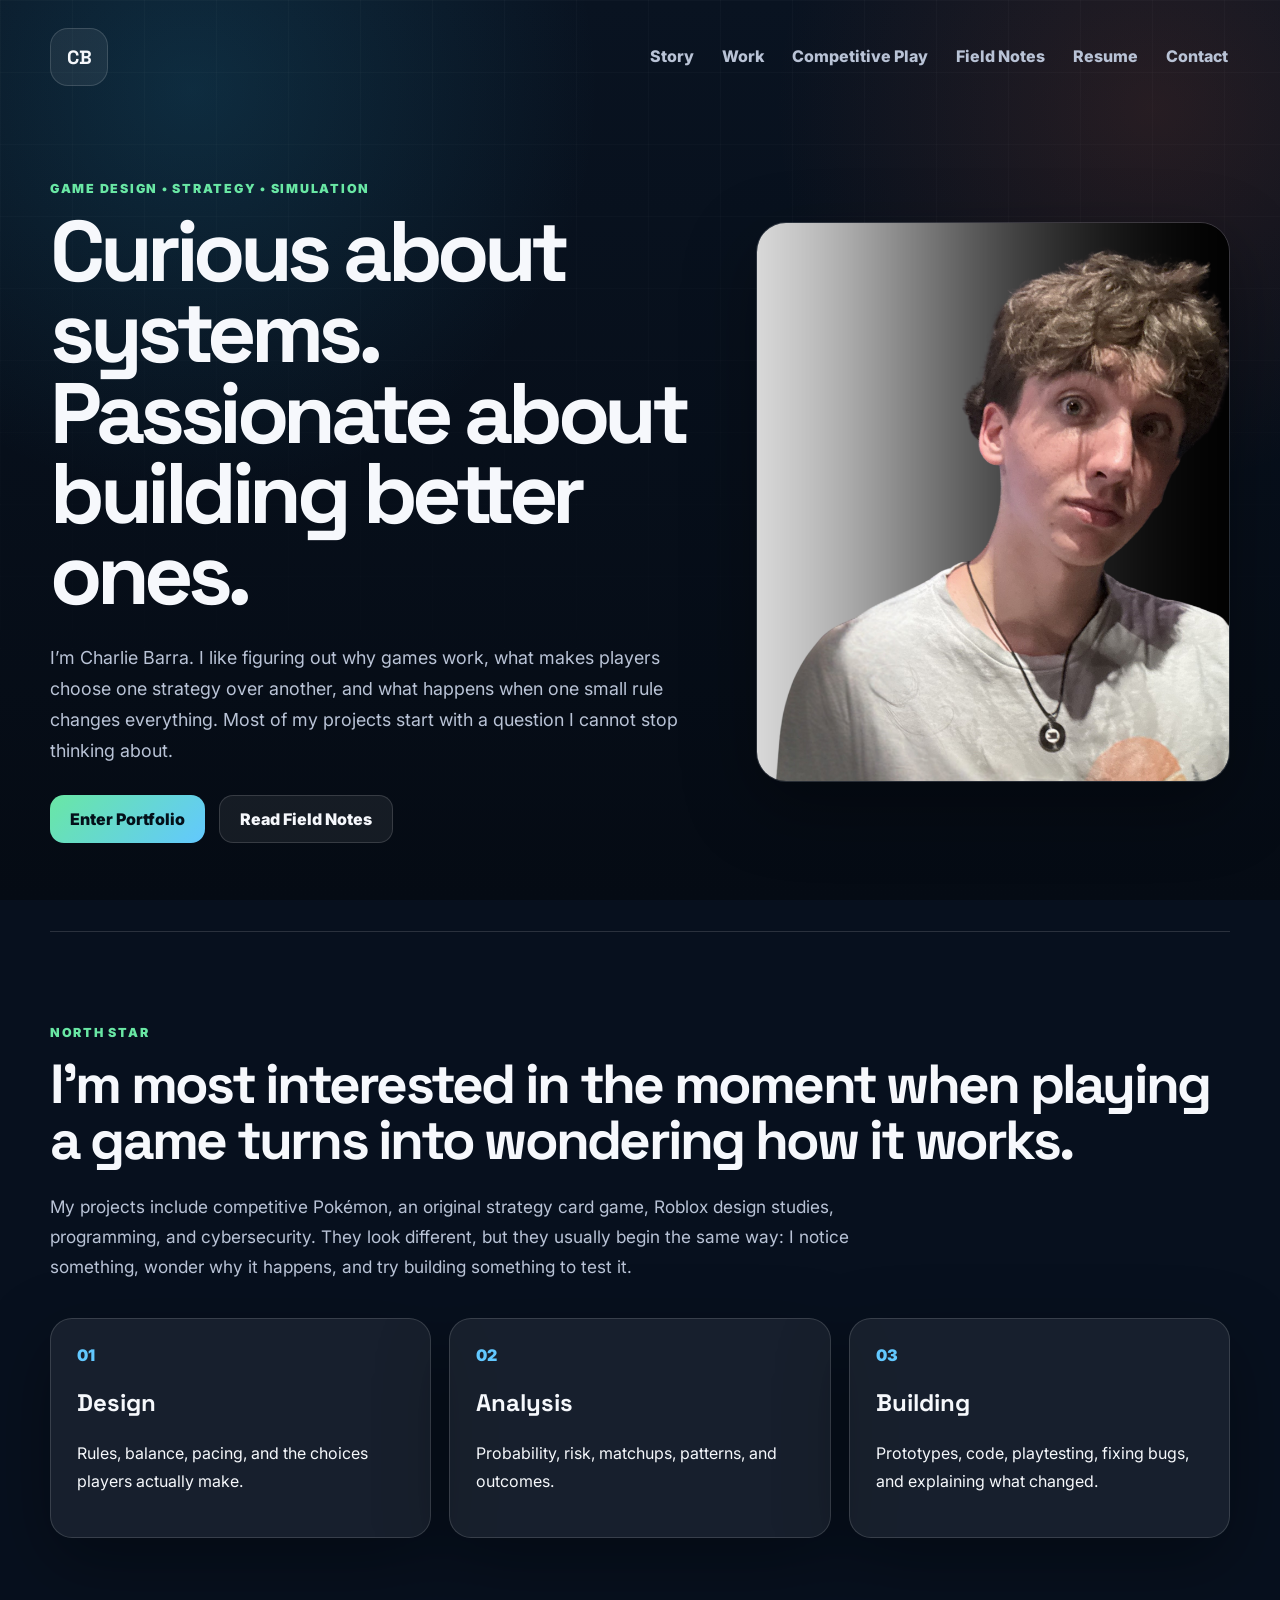
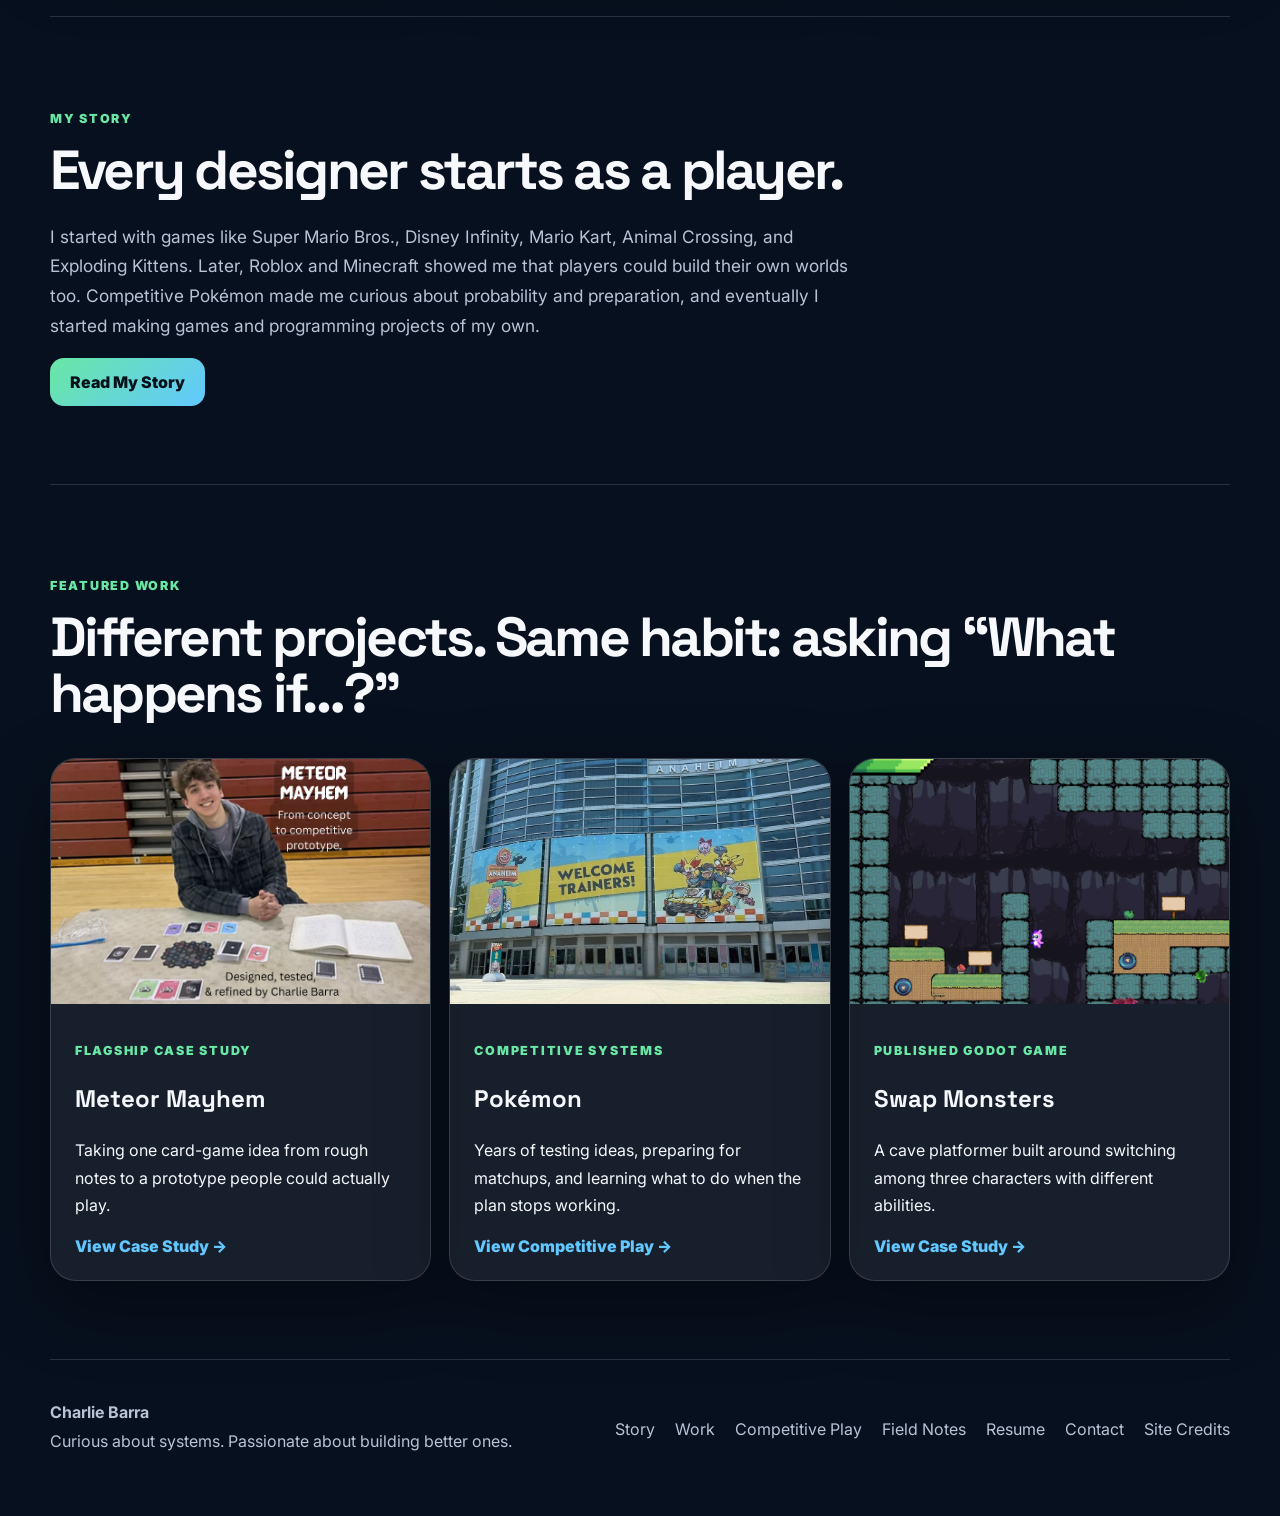
==== commit 4c8f3c4d: "Align portfolio facts, attribution, and project links" ====
--- a/index.html
+++ b/index.html
@@ -20,12 +20,12 @@
 <meta content="website" property="og:type"/>
 <meta content="https://www.charliebarra.com/" property="og:url"/>
 <meta content="Charlie Barra" property="og:site_name"/>
-<meta content="https://www.charliebarra.com/assets/images/meteor-hero.png" property="og:image"/>
-<meta content="Meteor Mayhem strategy card game prototype by Charlie Barra" property="og:image:alt"/>
+<meta content="https://www.charliebarra.com/assets/images/hero-charlie.png" property="og:image"/>
+<meta content="Charlie Barra, aspiring game and interactive systems designer" property="og:image:alt"/>
 <meta content="summary_large_image" name="twitter:card"/>
 <meta content="Charlie Barra | Game &amp; Interactive Systems Designer" name="twitter:title"/>
 <meta content="Portfolio of Charlie Barra, an aspiring game and interactive systems designer." name="twitter:description"/>
-<meta content="https://www.charliebarra.com/assets/images/meteor-hero.png" name="twitter:image"/>
+<meta content="https://www.charliebarra.com/assets/images/hero-charlie.png" name="twitter:image"/>
 <link href="https://fonts.googleapis.com" rel="preconnect"/>
 <link crossorigin="" href="https://fonts.gstatic.com" rel="preconnect"/>
 <link href="https://fonts.googleapis.com/css2?family=Inter:wght@400;500;600;700;800;900&amp;family=Space+Grotesk:wght@500;600;700&amp;display=swap" rel="stylesheet"/>
@@ -80,7 +80,7 @@
 <section class="section">
 <p class="section-label">North Star</p>
 <h2>I’m most interested in the moment when playing a game turns into wondering how it works.</h2>
-<p class="wide">My projects include competitive Pokémon, an original strategy card game, Roblox design studies, programming, cybersecurity, and probability simulation. They look different, but they usually begin the same way: I notice something, wonder why it happens, and try building something to test it.</p>
+<p class="wide">My projects include competitive Pokémon, an original strategy card game, Roblox design studies, programming, and cybersecurity. They look different, but they usually begin the same way: I notice something, wonder why it happens, and try building something to test it.</p>
 <div class="principle-grid">
 <article><span>01</span><h3>Design</h3><p>Rules, balance, pacing, and the choices players actually make.</p></article>
 <article><span>02</span><h3>Analysis</h3><p>Probability, risk, matchups, patterns, and outcomes.</p></article>
@@ -99,13 +99,8 @@
 <div class="feature-grid">
 <a class="feature-card" href="meteor-mayhem.html"><img alt="Meteor Mayhem prototype" decoding="async" height="1012" src="assets/images/meteor-hero.png" width="1800"/><div><p class="tag">Flagship Case Study</p><h3>Meteor Mayhem</h3><p>Taking one card-game idea from rough notes to a prototype people could actually play.</p><span>View Case Study →</span></div></a>
 <a class="feature-card" href="pokemon.html"><img alt="Pokémon World Championships" decoding="async" height="1400" loading="lazy" src="assets/images/pokemon-2025-worlds-1.jpg" width="1050"/><div><p class="tag">Competitive Systems</p><h3>Pokémon</h3><p>Years of testing ideas, preparing for matchups, and learning what to do when the plan stops working.</p><span>View Competitive Play →</span></div></a>
-<a class="feature-card" href="programming.html"><img alt="Adventure Game programming project thumbnail" src="https://img.youtube.com/vi/DsgcZfHn2iM/maxresdefault.jpg"/><div><p class="tag">Programming</p><h3>Learning by Building</h3><p>Four Python projects that taught me how to track information, build game logic, add visuals, and make a four-player game work.</p><span>View Programming →</span></div></a>
+<a class="feature-card" href="swap-monsters.html"><img alt="Swap Monsters cave level and three-character switching system" decoding="async" height="1354" src="assets/images/swap-monsters/swap-monsters-hero.png" width="1684"/><div><p class="tag">Published Godot Game</p><h3>Swap Monsters</h3><p>A cave platformer built around switching among three characters with different abilities.</p><span>View Case Study →</span></div></a>
 </div>
-</section>
-<section class="section current-building">
-<p class="section-label">Currently Building</p>
-<h2>Python game • TCG matchup simulator • interactive learning sandbox</h2>
-<p class="wide">These projects are still in development. I’ll add them when there is a working prototype and something worth showing—not just an ambitious title and an empty folder.</p>
 </section>
 </main>
 <footer>
@@ -114,4 +109,4 @@
 </footer>
 <script src="script.js"></script>
 </body>
-</html>+</html>
--- a/styles.css
+++ b/styles.css
@@ -148,6 +148,26 @@
   box-shadow:var(--shadow);
 }
 .principle-grid span{color:var(--blue);font-weight:900}
+.certification-card{
+  display:grid;
+  grid-template-columns:140px minmax(0,1fr);
+  gap:30px;
+  align-items:center;
+  padding:28px;
+  border:1px solid var(--line);
+  border-radius:var(--radius-md);
+  background:var(--panel);
+  box-shadow:var(--shadow);
+}
+.certification-badge img{width:140px;display:block}
+.certification-card h2,.resume-certification h2{font-size:clamp(1.5rem,2.7vw,2.35rem);letter-spacing:-.035em;margin-bottom:10px}
+.certification-card p{max-width:760px;color:var(--muted)}
+.certification-card .certification-meta{margin:0;color:var(--blue);font-weight:850}
+.text-link{display:inline-block;color:var(--green);font-weight:850;margin-top:4px}
+.text-link:hover{text-decoration:underline;text-underline-offset:4px}
+.resume-certification{display:grid;grid-template-columns:96px minmax(0,1fr);gap:20px;align-items:center}
+.resume-certification img{width:96px;display:block}
+.resume-certification p{color:var(--muted)}
 .feature-card{
   overflow:hidden;
   border:1px solid var(--line);
@@ -184,6 +204,20 @@
   font-weight:800;
   line-height:1.55;
 }
+.design-quote{
+  max-width:930px;
+  margin:30px 0;
+  padding:26px 30px;
+  border-left:4px solid var(--orange);
+  border-radius:18px;
+  background:var(--panel);
+  box-shadow:var(--shadow);
+  font-family:"Space Grotesk",Inter,sans-serif;
+  font-size:clamp(1.25rem,2.2vw,1.75rem);
+  font-weight:700;
+  line-height:1.5;
+}
+.artifact-grid{grid-template-columns:repeat(3,minmax(0,1fr))}
 .story-chapter{padding:76px 0;border-top:1px solid var(--line)}
 .chapter-grid{
   display:grid;
@@ -293,6 +327,19 @@
 .video-frame{margin-top:30px}
 .video-frame iframe,.media-embed iframe{width:100%;aspect-ratio:16/9;border:0;display:block}
 .media-list{display:grid;gap:38px;margin-top:36px}
+.programming-highlight{
+  display:grid;
+  grid-template-columns:minmax(0,1.15fr) minmax(300px,.85fr);
+  gap:30px;
+  align-items:center;
+  padding:26px;
+  border:1px solid var(--line);
+  border-radius:28px;
+  background:var(--panel);
+  box-shadow:var(--shadow);
+}
+.programming-highlight img{width:100%;height:350px;display:block;object-fit:cover;border-radius:20px}
+.programming-highlight p:not(.section-label){color:var(--muted)}
 .media-project:nth-child(even) .media-embed{order:2}
 .media-copy p:not(.tag){color:var(--muted)}
 .pill-row{display:flex;flex-wrap:wrap;gap:10px;margin-top:22px}
@@ -304,6 +351,73 @@
   font-size:.86rem;
   font-weight:800;
 }
+
+/* Swap Monsters case study */
+.swap-snapshot{grid-template-columns:repeat(3,minmax(0,1fr))}
+.player-loop{
+  display:flex;
+  flex-wrap:wrap;
+  align-items:center;
+  gap:12px;
+  margin-top:32px;
+}
+.player-loop span{
+  padding:13px 16px;
+  border:1px solid var(--line);
+  border-radius:14px;
+  background:var(--panel);
+  font-weight:850;
+}
+.player-loop b{color:var(--green);font-size:1.2rem}
+.ability-grid,.technical-grid,.recognition-card{
+  display:grid;
+  grid-template-columns:repeat(3,minmax(0,1fr));
+  gap:20px;
+  margin-top:34px;
+}
+.ability-grid article,.technical-grid article,.recognition-card>div{
+  overflow:hidden;
+  border:1px solid var(--line);
+  border-radius:24px;
+  background:var(--panel);
+  box-shadow:var(--shadow);
+}
+.ability-grid img{width:100%;aspect-ratio:16/9;display:block;object-fit:cover}
+.ability-grid article>div,.technical-grid article>div,.technical-grid .system-card,.recognition-card>div{padding:24px}
+.ability-grid h3,.technical-grid h3{margin:0 0 10px}
+.ability-grid p,.technical-grid p,.recognition-card p{color:var(--muted)}
+.swap-process{
+  display:grid;
+  grid-template-columns:repeat(4,minmax(0,1fr));
+  gap:14px;
+  margin-top:34px;
+}
+.swap-process article{padding:20px;border:1px solid var(--line);border-radius:20px;background:var(--panel)}
+.swap-process strong{font-size:1.7rem;color:var(--blue)}
+.swap-process span{display:block;font-weight:900;margin:8px 0}
+.swap-process p{margin-bottom:0;color:var(--muted);font-size:.9rem}
+.swap-gallery img{object-position:center}
+.technical-grid img{width:100%;height:280px;display:block;object-fit:contain;background:#171717}
+.technical-grid .system-card{display:flex;flex-direction:column;justify-content:center}
+.recognition-card{grid-template-columns:repeat(2,minmax(0,1fr))}
+.recognition-card blockquote{margin:16px 0;padding-left:18px;border-left:3px solid var(--orange);font-family:"Space Grotesk",sans-serif;font-size:1.2rem;font-weight:700;line-height:1.5}
+.controls-panel{
+  display:grid;
+  grid-template-columns:minmax(220px,.65fr) minmax(0,1.35fr);
+  gap:28px;
+  align-items:center;
+  margin-top:24px;
+  padding:24px;
+  border:1px solid var(--line);
+  border-radius:24px;
+  background:var(--panel);
+  box-shadow:var(--shadow);
+}
+.controls-panel h2{margin-bottom:0}
+.controls-panel dl{display:grid;grid-template-columns:repeat(2,minmax(0,1fr));gap:12px;margin:0}
+.controls-panel dl div{padding:14px 16px;border:1px solid var(--line);border-radius:14px;background:rgba(255,255,255,.025)}
+.controls-panel dt{color:var(--muted);font-size:.78rem;font-weight:800;letter-spacing:.08em;text-transform:uppercase}
+.controls-panel dd{margin:5px 0 0;font-weight:850}
 
 /* Pokémon */
 .achievement-grid{grid-template-columns:repeat(5,minmax(0,1fr))}
@@ -407,14 +521,19 @@
 @media(max-width:900px){
   .nav{align-items:flex-start}
   .nav nav{justify-content:flex-end}
-  .hero,.story-hero,.case-hero,.chapter-grid,.large-project-card,.media-project{grid-template-columns:1fr}
+  .hero,.story-hero,.case-hero,.chapter-grid,.large-project-card,.media-project,.programming-highlight{grid-template-columns:1fr}
   .chapter-grid.reverse .chapter-copy,.media-project:nth-child(even) .media-embed{order:initial}
   .hero-media img,.story-hero>img,.case-hero>img,.chapter-image img{height:auto;max-height:620px}
   .principle-grid,.feature-grid,.note-grid{grid-template-columns:1fr}
   .work-grid,.resume-grid,.lesson-grid{grid-template-columns:1fr}
+  .artifact-grid{grid-template-columns:1fr}
   .snapshot-grid{grid-template-columns:repeat(2,minmax(0,1fr))}
   .gallery-grid.four{grid-template-columns:repeat(2,minmax(0,1fr))}
   .tournament-gallery{grid-template-columns:repeat(2,minmax(0,1fr))}
+  .ability-grid,.technical-grid{grid-template-columns:1fr}
+  .swap-process{grid-template-columns:repeat(2,minmax(0,1fr))}
+  .recognition-card{grid-template-columns:1fr}
+  .controls-panel{grid-template-columns:1fr}
 }
 @media(max-width:650px){
   .nav{
@@ -450,7 +569,15 @@
   .hero{padding:38px 0 64px;min-height:auto}
   h1{font-size:clamp(2.7rem,15vw,4.2rem)}
   h2{font-size:clamp(2rem,10vw,3.1rem)}
+  .certification-card,.resume-certification{grid-template-columns:76px minmax(0,1fr);gap:16px;align-items:start}
+  .certification-card{padding:20px}
+  .certification-card img,.resume-certification img{width:76px}
+  .certification-card h2,.resume-certification h2{font-size:1.35rem}
   .snapshot-grid,.process-strip,.gallery-grid,.gallery-grid.four,.card-sheet-grid,.achievement-grid,.tournament-gallery{grid-template-columns:1fr}
+  .swap-snapshot,.swap-process{grid-template-columns:1fr}
+  .player-loop{align-items:stretch;flex-direction:column}
+  .player-loop b{transform:rotate(90deg);align-self:center}
+  .controls-panel dl{grid-template-columns:1fr}
   .large-project-card,.media-project{padding:18px}
   .gallery-grid img,.card-sheet-grid img,.tournament-card img{height:auto;max-height:430px}
   .contact-link,footer{flex-direction:column;align-items:flex-start}
@@ -477,7 +604,9 @@
   display: grid;
   grid-template-columns: repeat(2, minmax(0, 1fr));
   gap: 22px;
-  margin-top: 34px;
+  width: 100%;
+  max-width: 606px;
+  margin: 34px auto 0;
 }
 
 .playtest-photo-grid figure {
@@ -501,7 +630,7 @@
 .playtest-photo-grid img {
   display: block;
   width: 100%;
-  height: 360px;
+  height: 292px;
   object-fit: cover;
 }
 
@@ -756,13 +885,16 @@
     grid-template-columns: 1fr;
   }
 
+  .playtest-photo-grid {
+    max-width: 292px;
+  }
+
   .journal-entry-wide {
     grid-column: auto;
   }
 
   .playtest-photo-grid img {
-    height: auto;
-    max-height: 480px;
+    height: 292px;
   }
 
   .playtesting-journal summary {
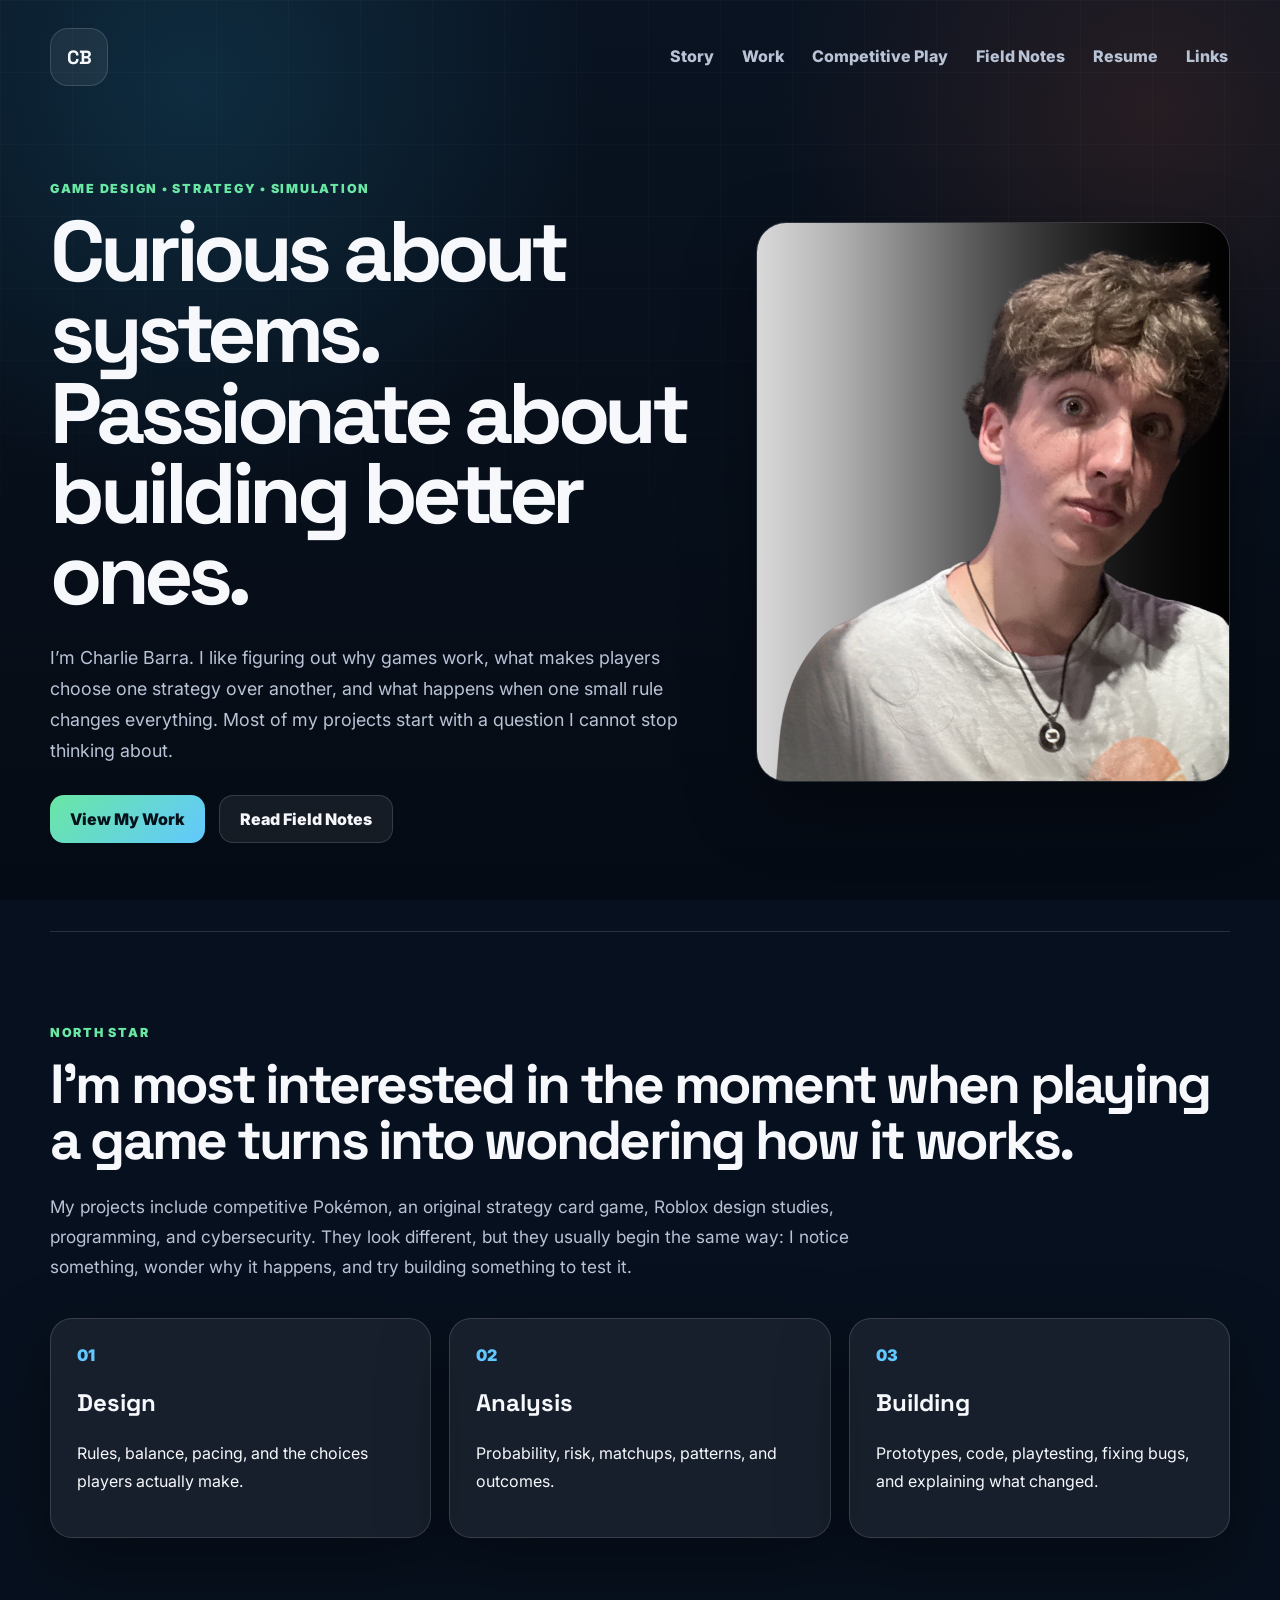
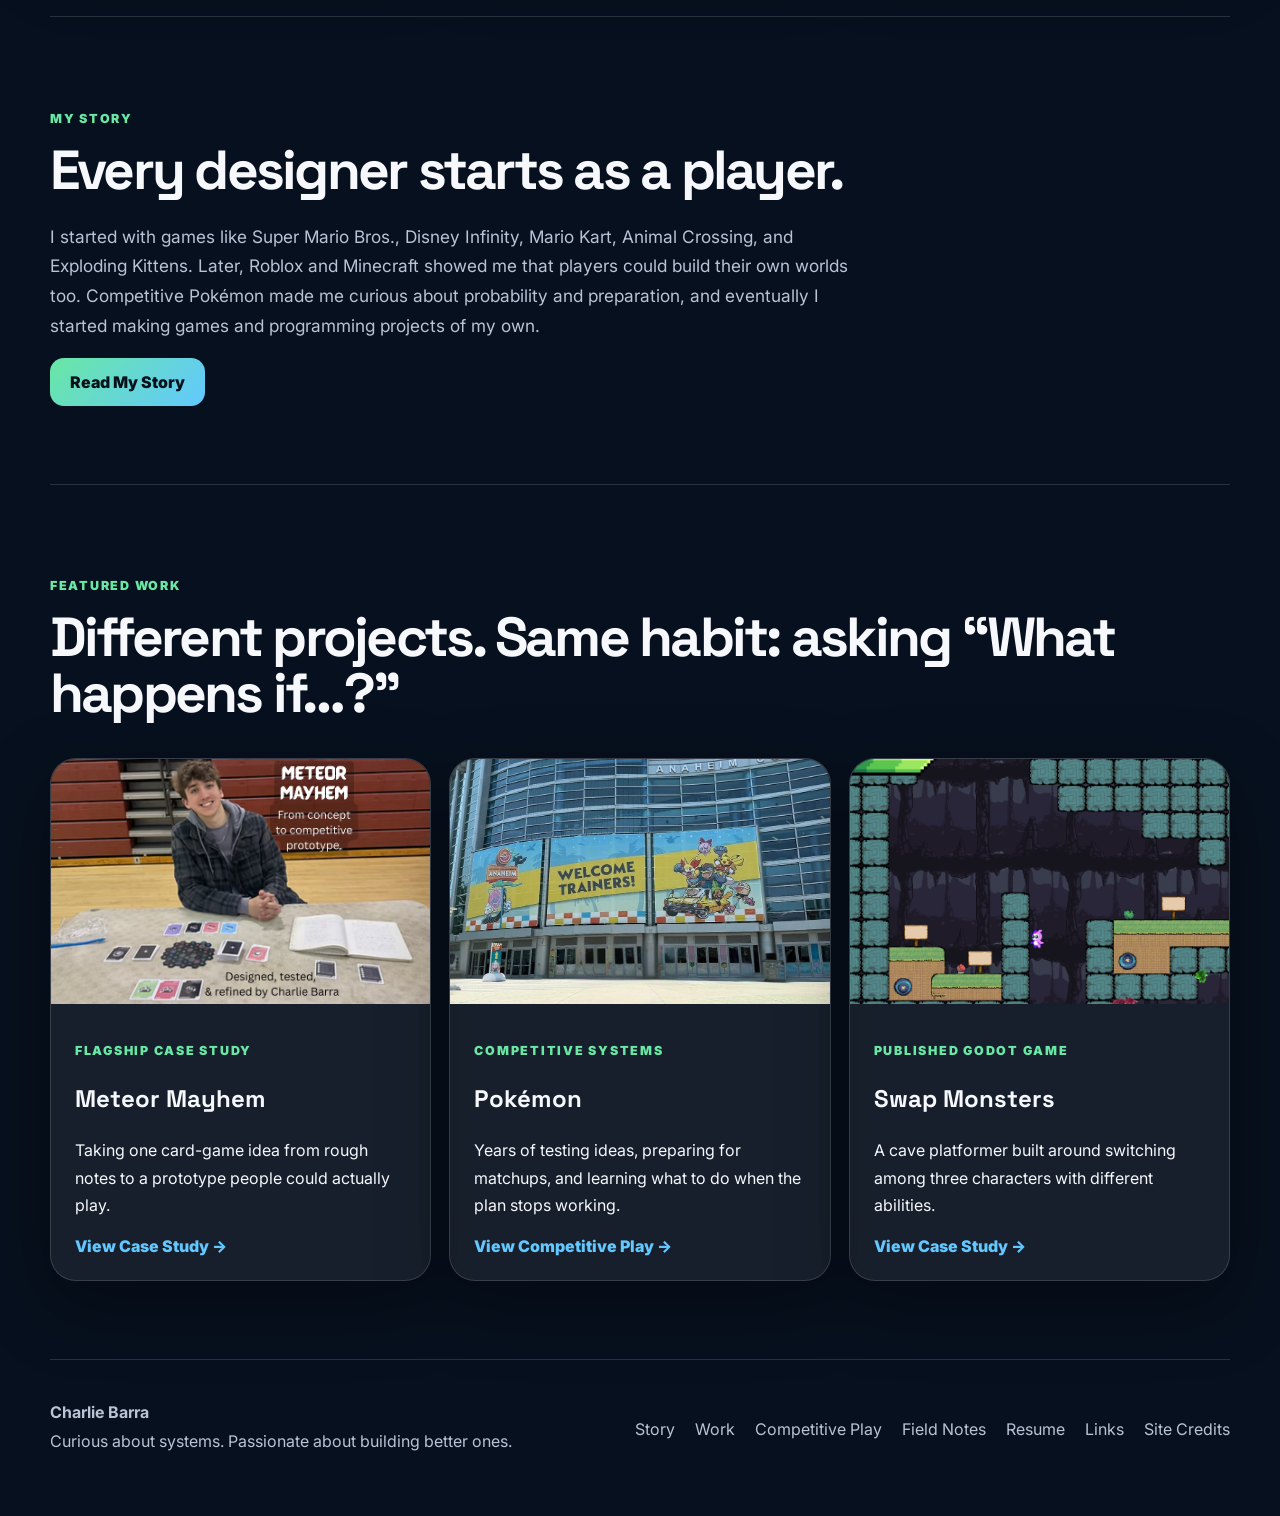
==== commit c006b289: "Apply portfolio QA content and navigation updates" ====
--- a/index.html
+++ b/index.html
@@ -63,7 +63,7 @@
 <body>
 <a class="skip-link" href="#main">Skip to content</a>
 <div class="site-bg"></div><div class="grid-bg"></div>
-<header class="nav"><a class="logo" href="index.html">CB</a><nav><a href="story.html">Story</a><a href="projects.html">Work</a><a href="pokemon.html">Competitive Play</a><a href="notebook.html">Field Notes</a><a href="resume.html">Resume</a><a href="contact.html">Contact</a></nav></header>
+<header class="nav"><a class="logo" href="index.html">CB</a><nav><a href="story.html">Story</a><a href="projects.html">Work</a><a href="pokemon.html">Competitive Play</a><a href="notebook.html">Field Notes</a><a href="resume.html">Resume</a><a href="contact.html">Links</a></nav></header>
 <main id="main">
 <section class="hero">
 <div class="hero-copy">
@@ -71,7 +71,7 @@
 <h1>Curious about systems.<br/>Passionate about building better ones.</h1>
 <p>I’m Charlie Barra. I like figuring out why games work, what makes players choose one strategy over another, and what happens when one small rule changes everything. Most of my projects start with a question I cannot stop thinking about.</p>
 <div class="actions">
-<a class="btn primary" href="projects.html">Enter Portfolio</a>
+<a class="btn primary" href="projects.html">View My Work</a>
 <a class="btn" href="notebook.html">Read Field Notes</a>
 </div>
 </div>
@@ -105,7 +105,7 @@
 </main>
 <footer>
 <div><strong>Charlie Barra</strong><p>Curious about systems. Passionate about building better ones.</p></div>
-<div class="footer-links"><a href="story.html">Story</a><a href="projects.html">Work</a><a href="pokemon.html">Competitive Play</a><a href="notebook.html">Field Notes</a><a href="resume.html">Resume</a><a href="contact.html">Contact</a></div>
+<div class="footer-links"><a href="story.html">Story</a><a href="projects.html">Work</a><a href="pokemon.html">Competitive Play</a><a href="notebook.html">Field Notes</a><a href="resume.html">Resume</a><a href="contact.html">Links</a></div>
 </footer>
 <script src="script.js"></script>
 </body>
--- a/styles.css
+++ b/styles.css
@@ -80,6 +80,12 @@
   border-bottom:3px solid transparent;
 }
 .nav nav a:hover,.nav nav a[aria-current="page"]{color:var(--text);border-color:var(--green)}
+.breadcrumb{display:flex;align-items:center;gap:9px;margin:0 0 16px;color:var(--muted);font-size:.88rem}
+.breadcrumb a{color:var(--blue);text-decoration:none}
+.breadcrumb a:hover{text-decoration:underline}
+.reference-card{max-width:505px;margin:34px 0 0}
+.reference-card img{display:block;width:100%;height:auto;border-radius:20px;border:1px solid var(--line);background:var(--panel)}
+.reference-card figcaption{margin-top:12px;color:var(--muted);font-size:.94rem;line-height:1.55}
 
 main{min-height:70vh}
 .section,.hero,.page-hero,.story-hero,.story-prologue,.story-chapter,.case-hero{
@@ -567,7 +573,7 @@
   .section{padding:58px 0}
   .page-hero{padding:44px 0 62px}
   .hero{padding:38px 0 64px;min-height:auto}
-  h1{font-size:clamp(2.7rem,15vw,4.2rem)}
+  h1{font-size:clamp(2.35rem,13vw,3.7rem)}
   h2{font-size:clamp(2rem,10vw,3.1rem)}
   .certification-card,.resume-certification{grid-template-columns:76px minmax(0,1fr);gap:16px;align-items:start}
   .certification-card{padding:20px}
